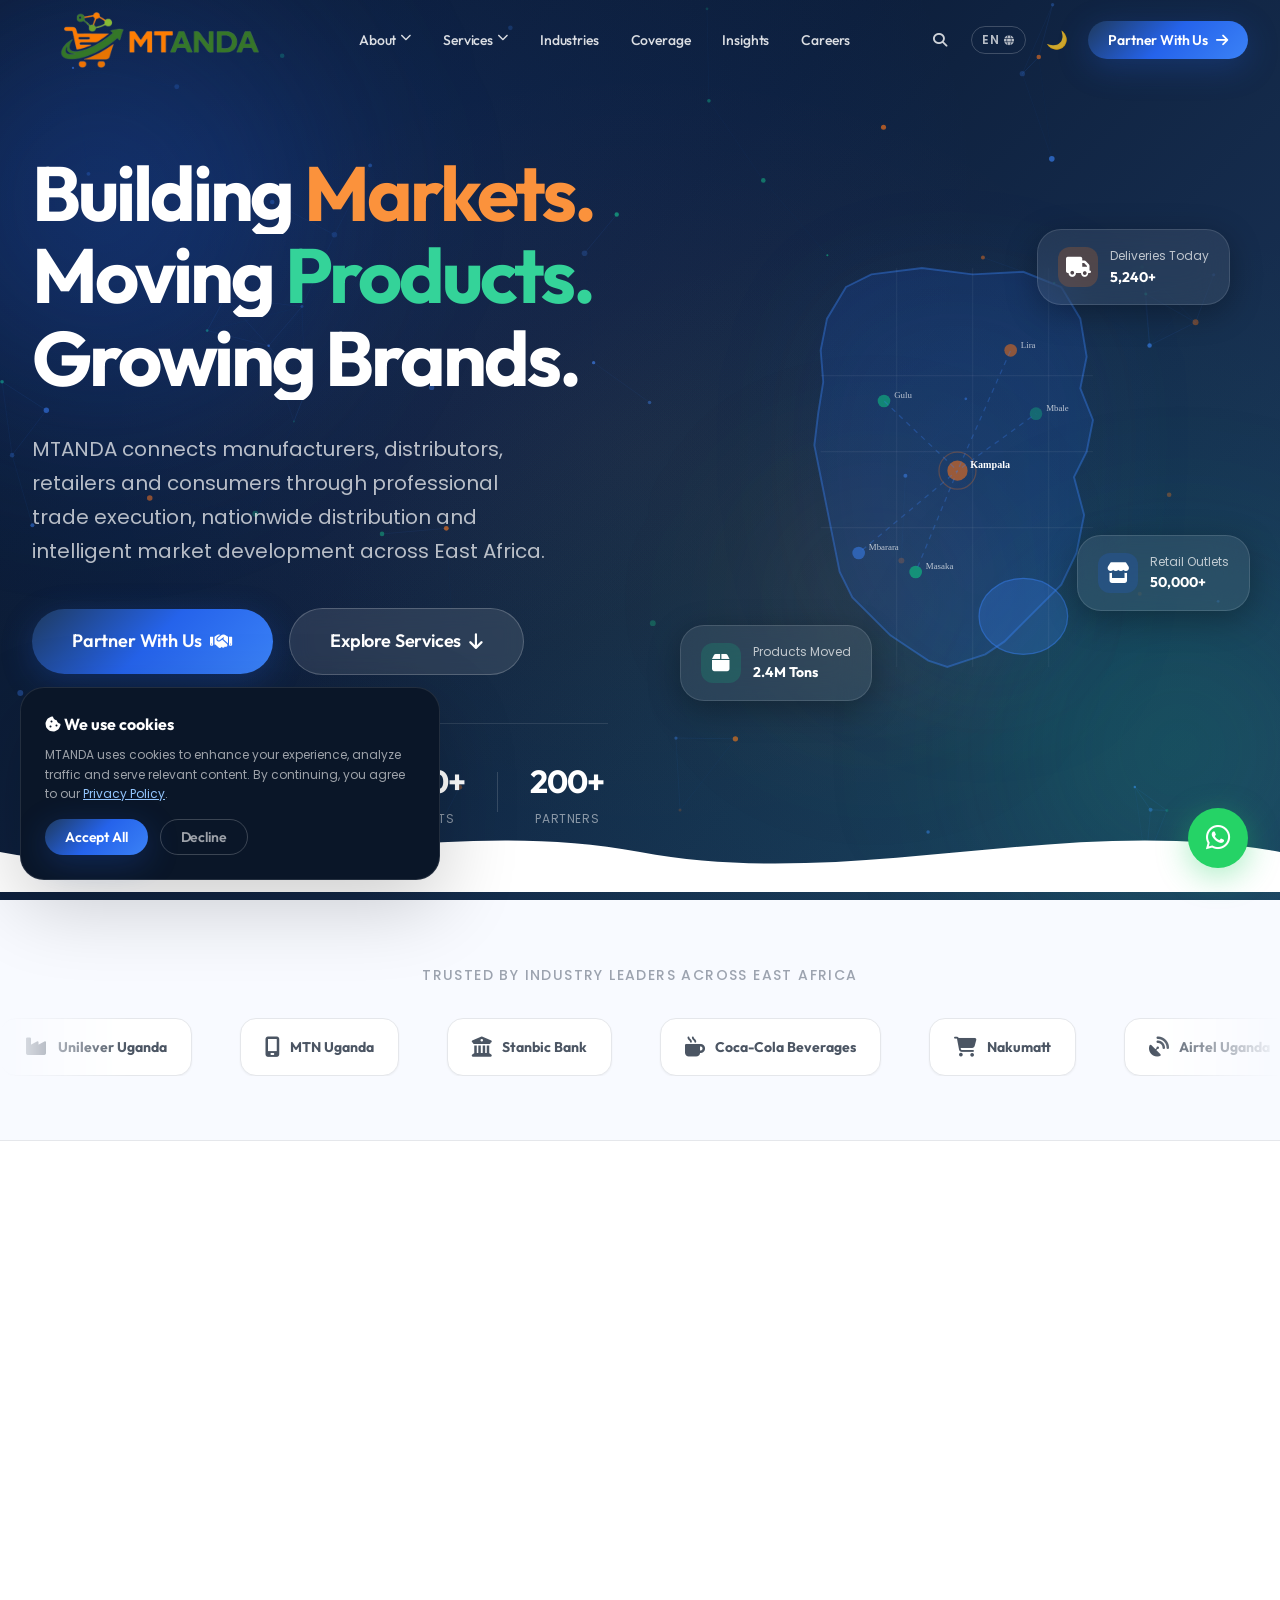
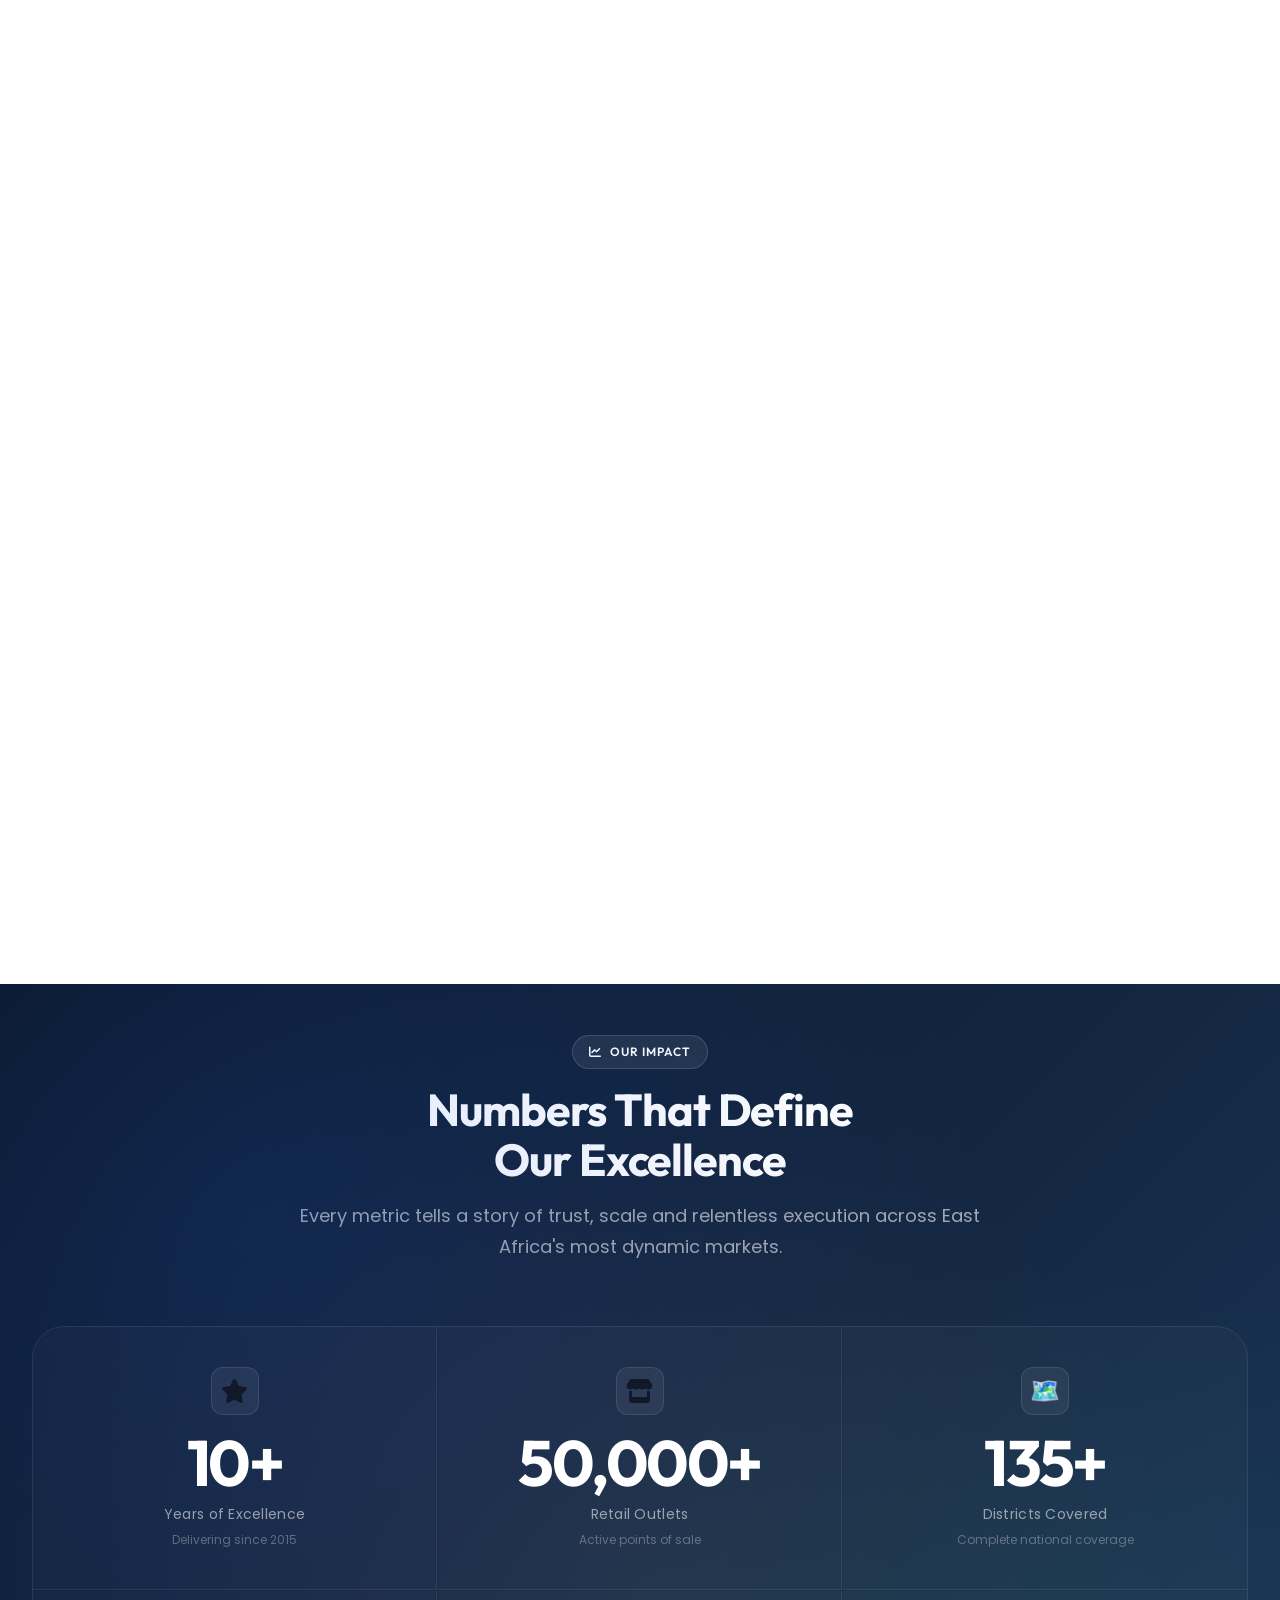
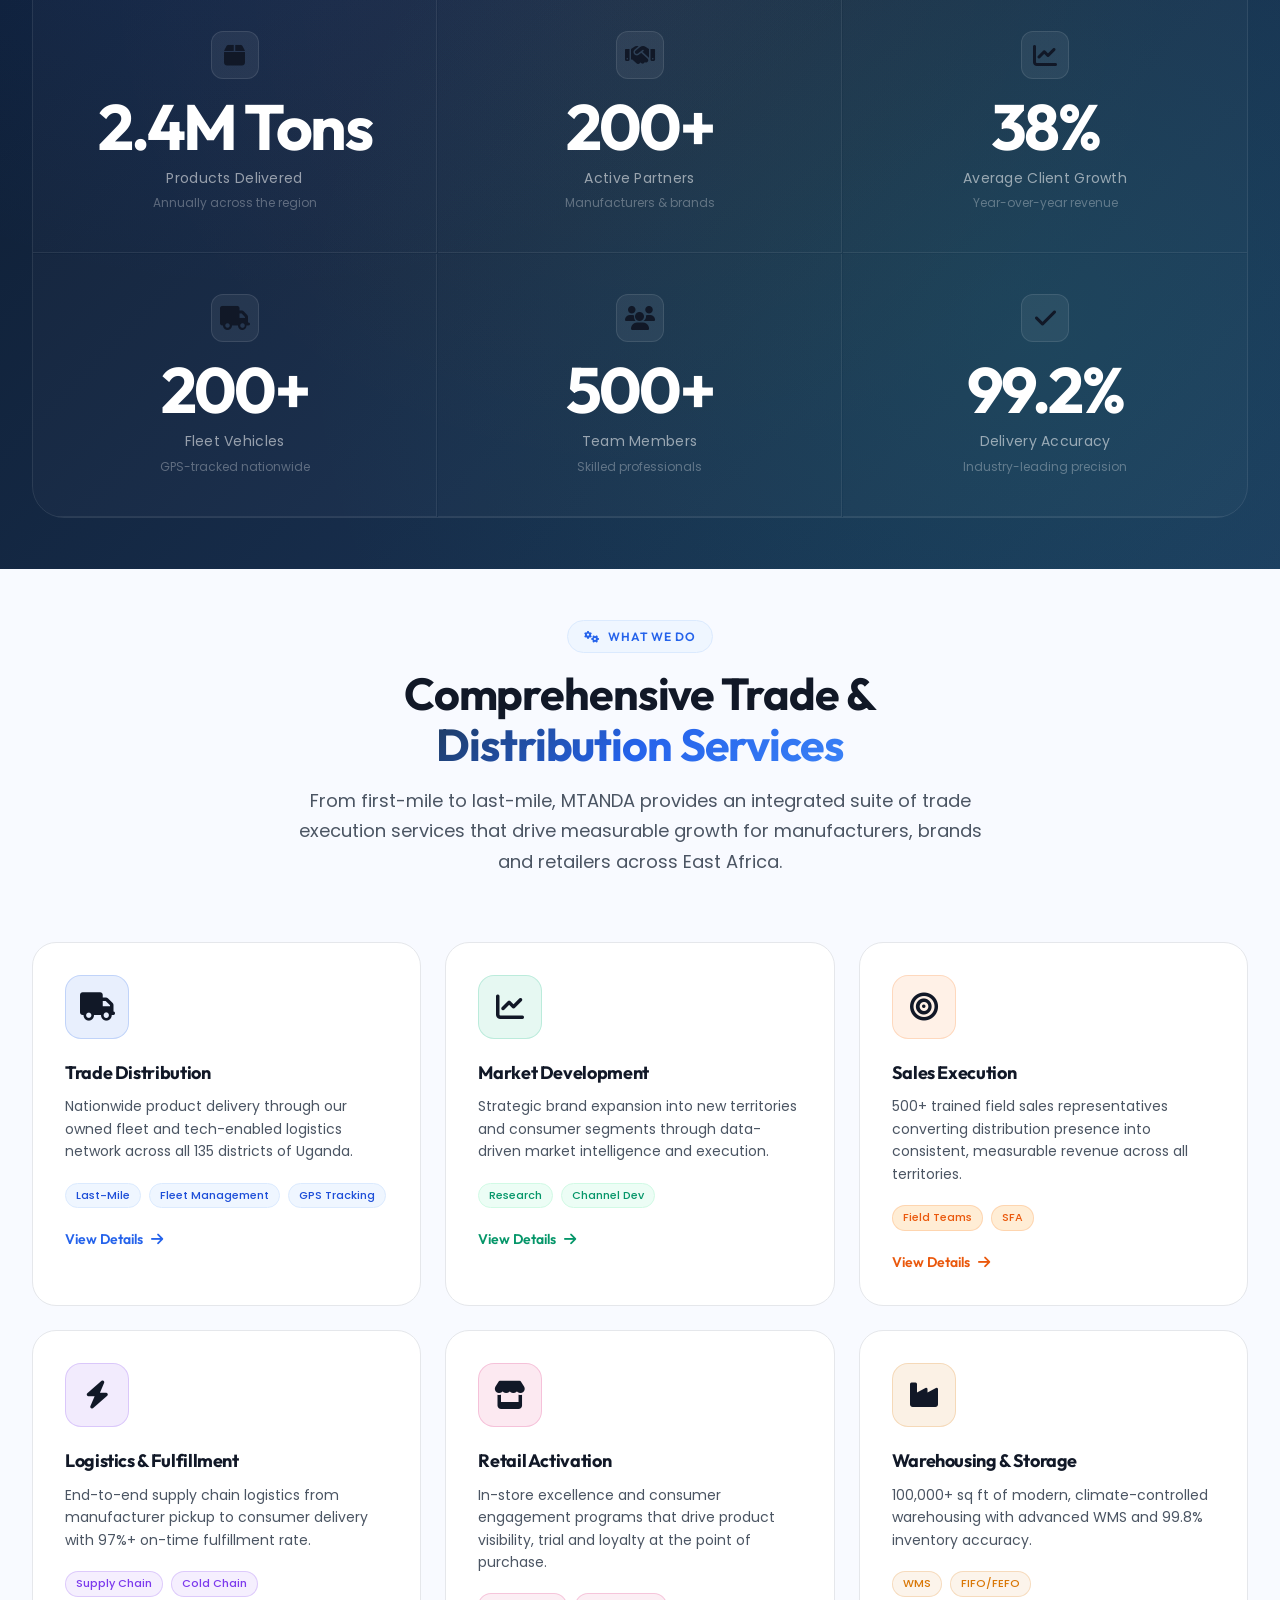
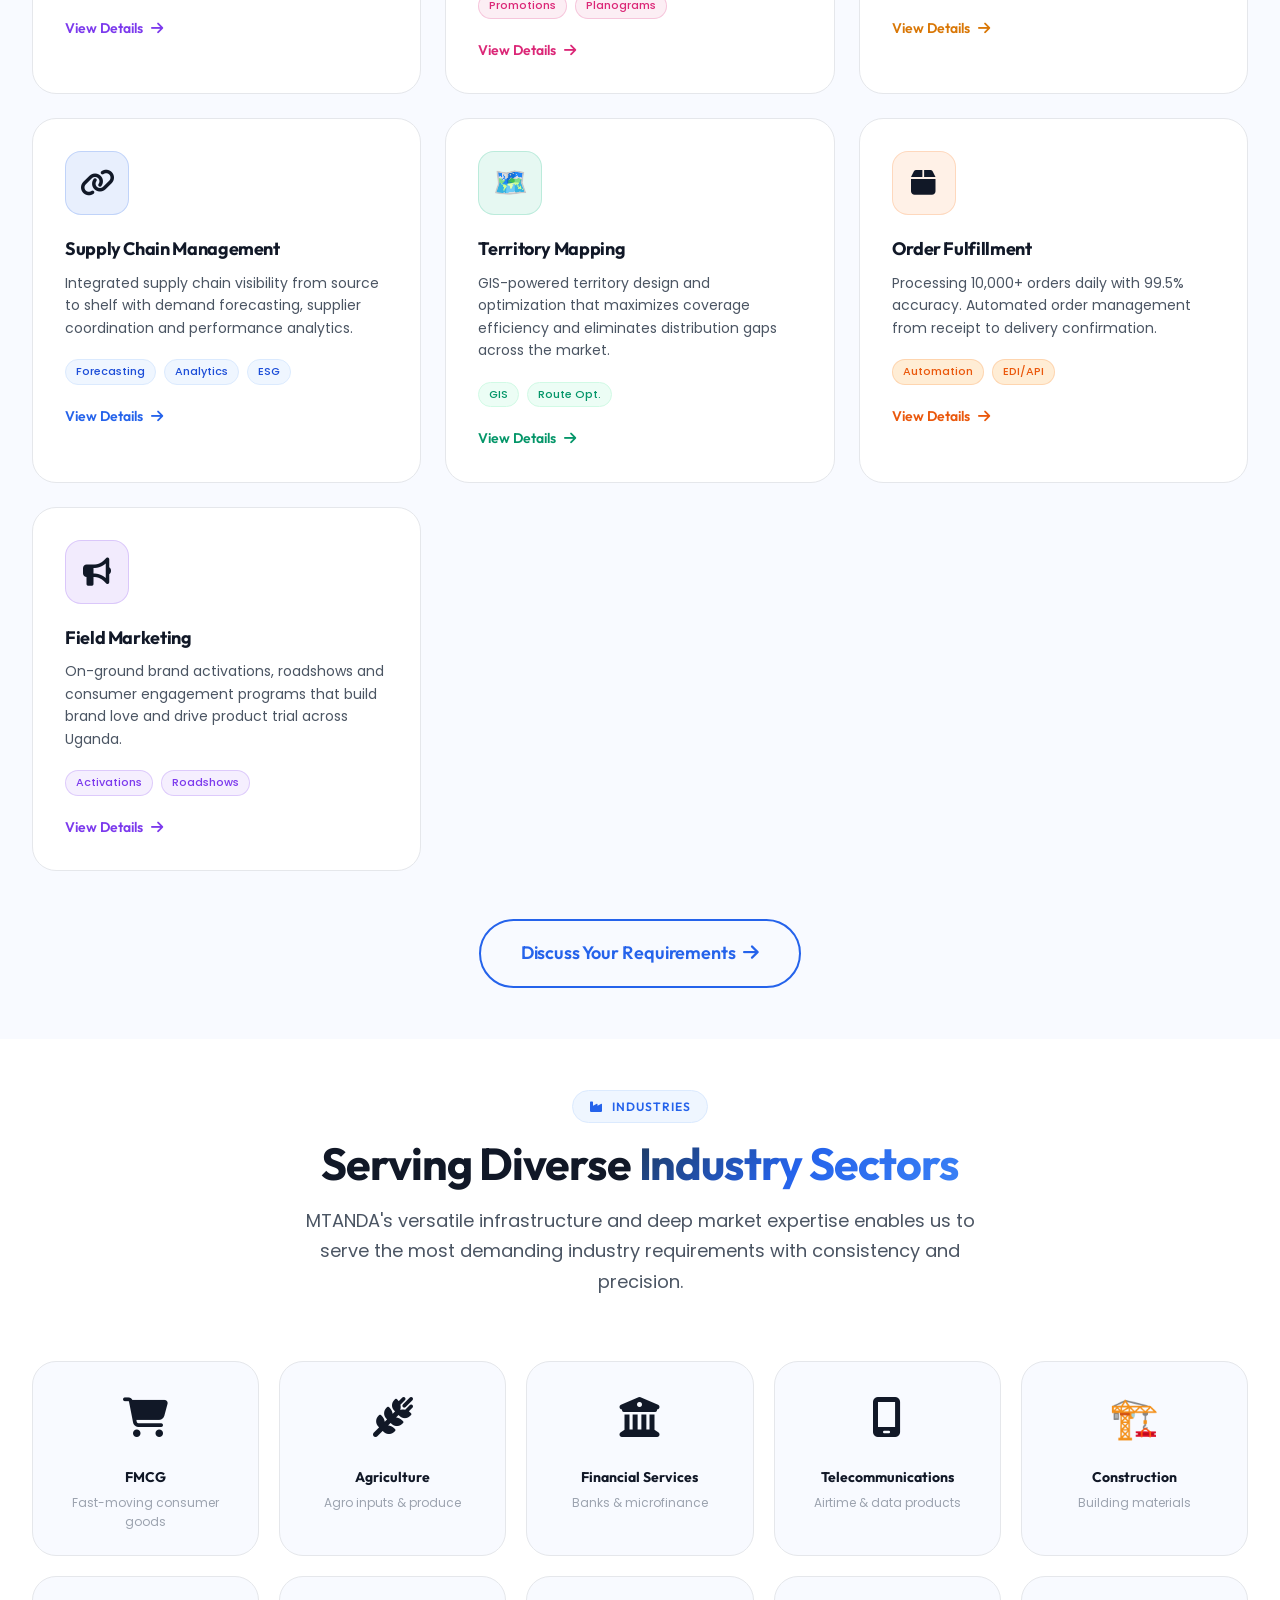
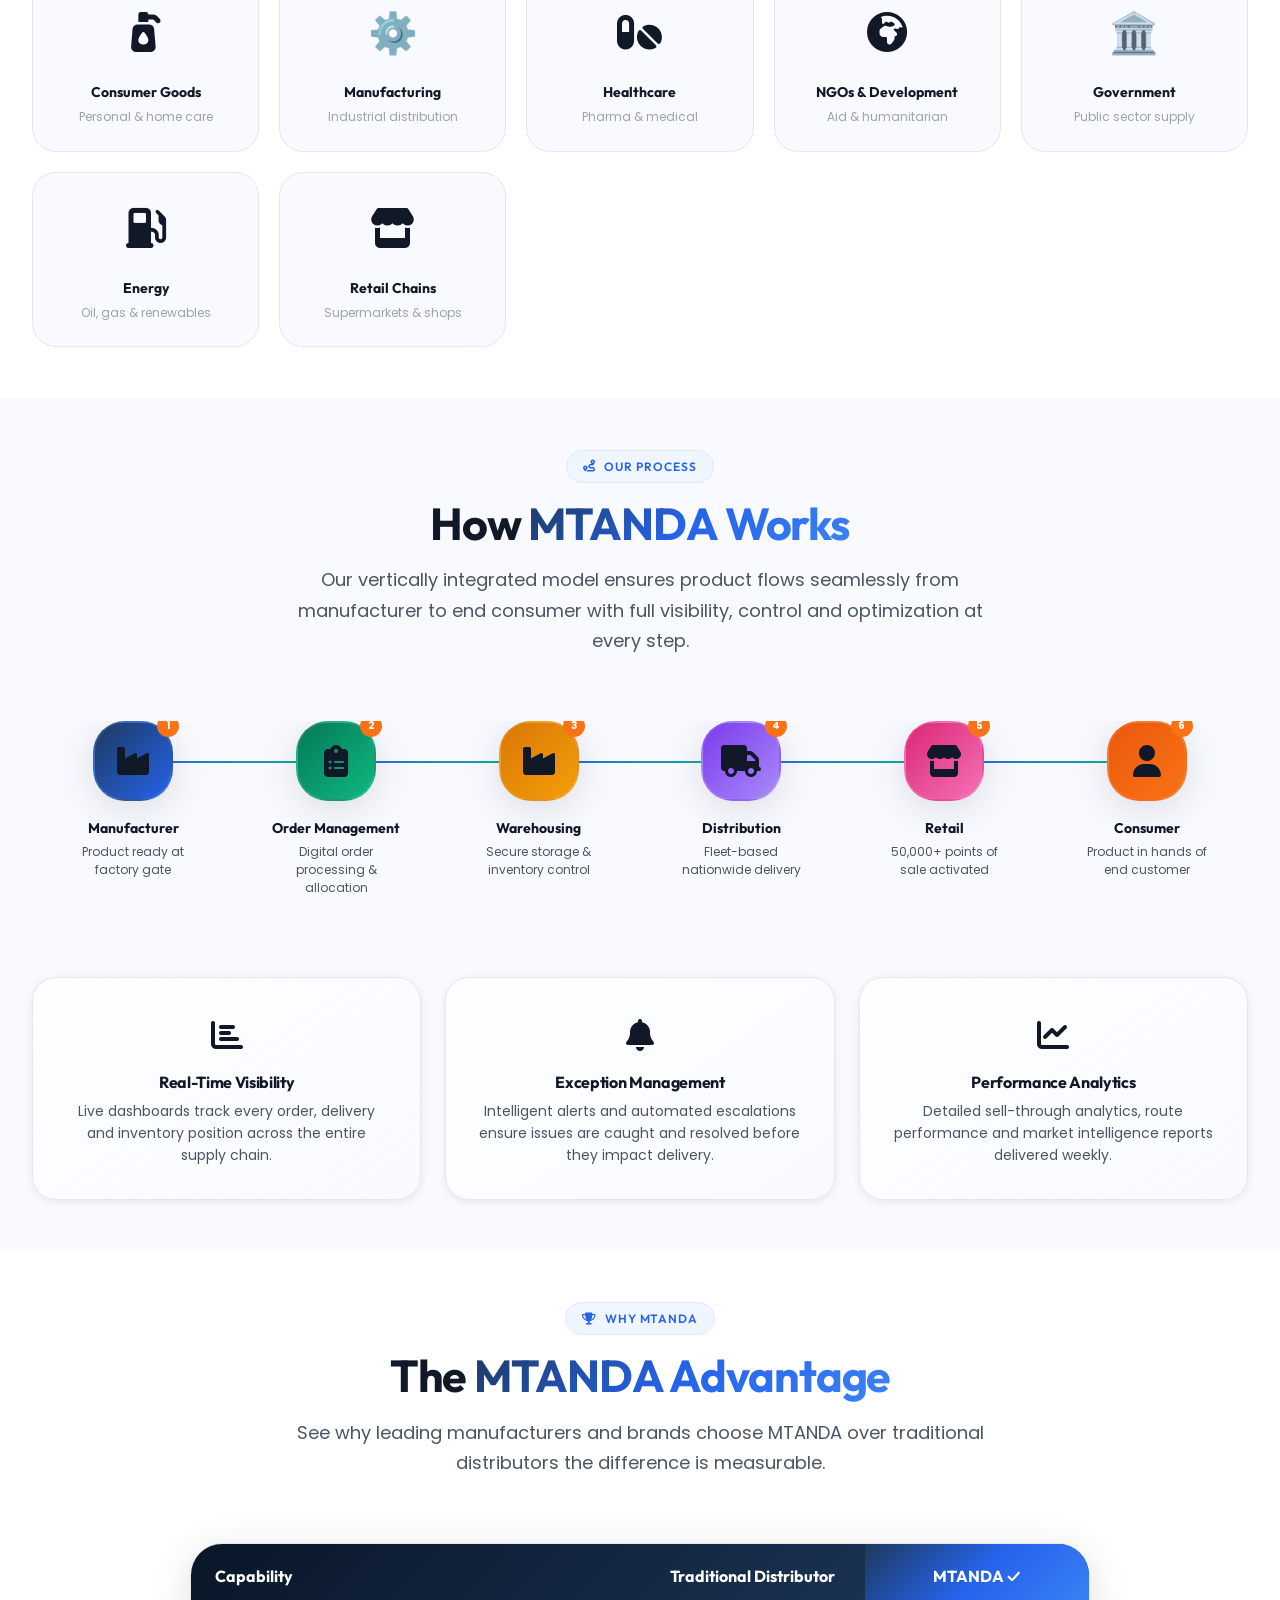
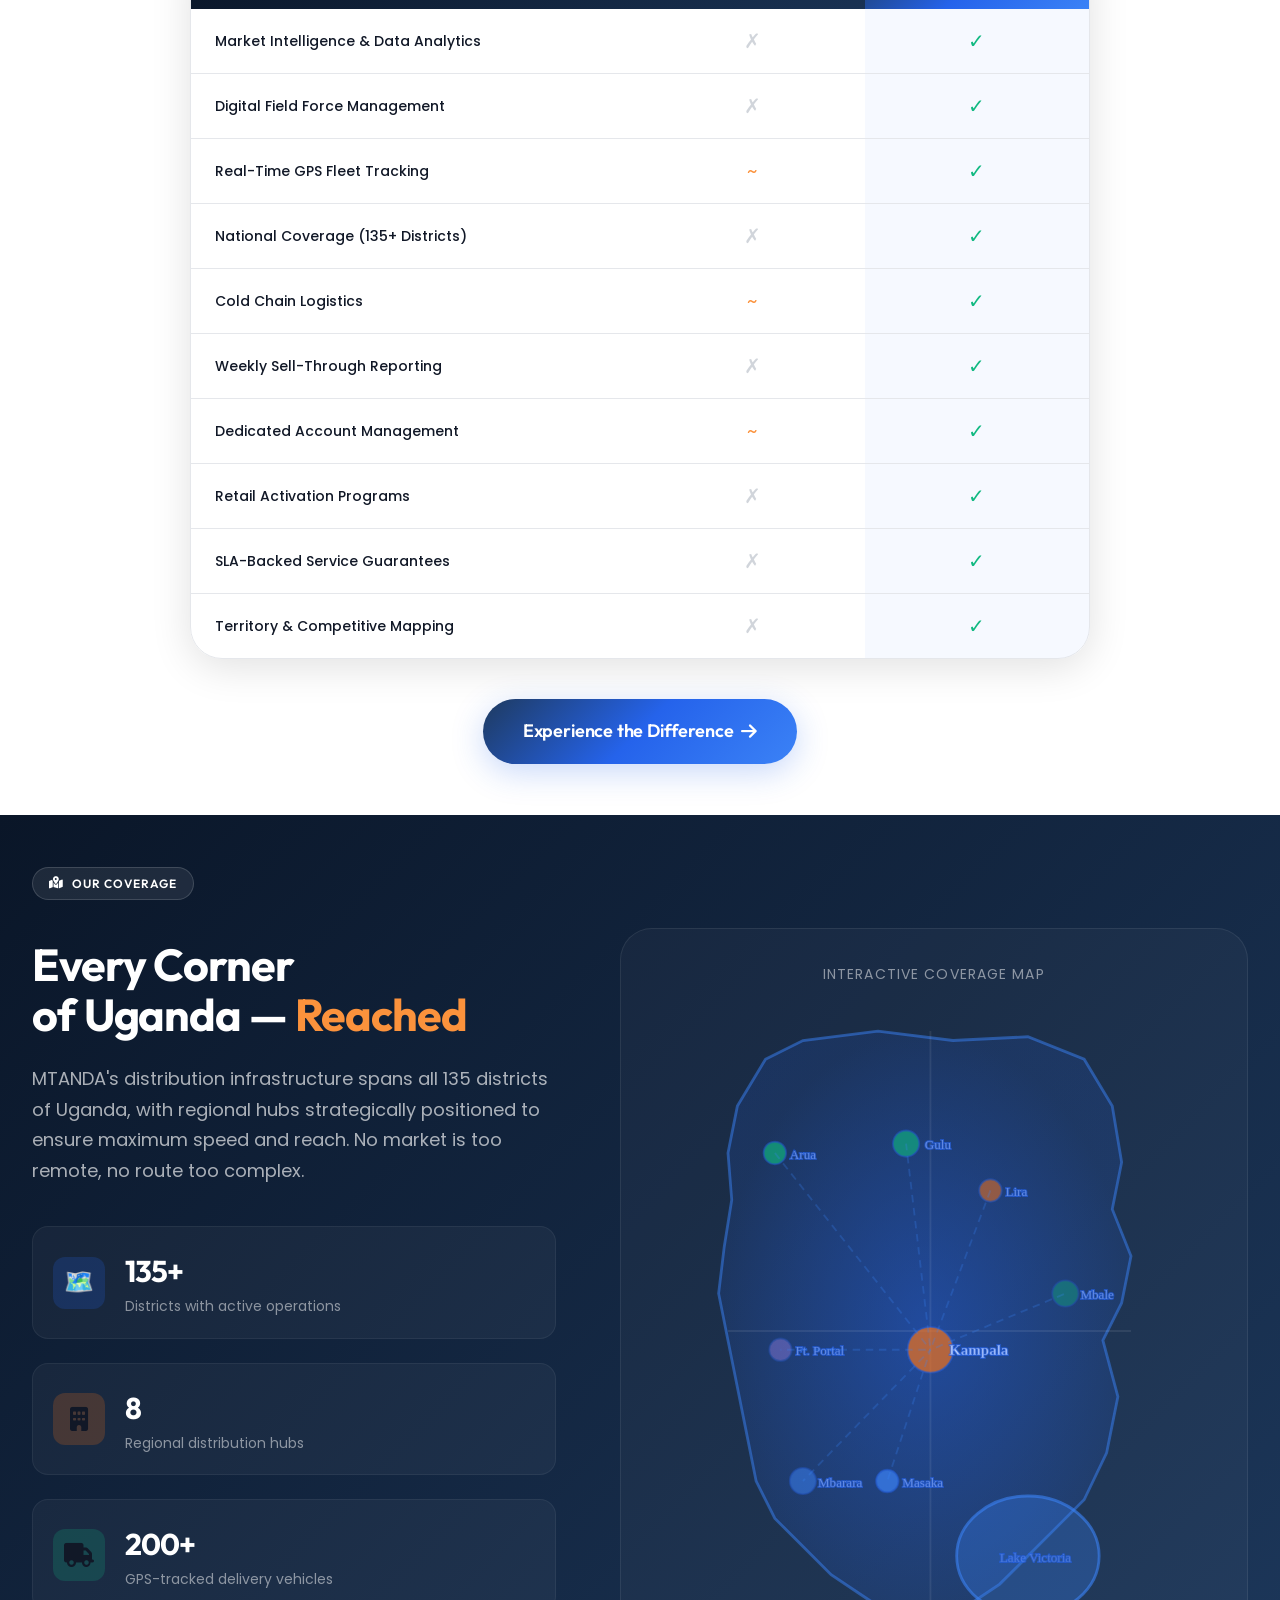
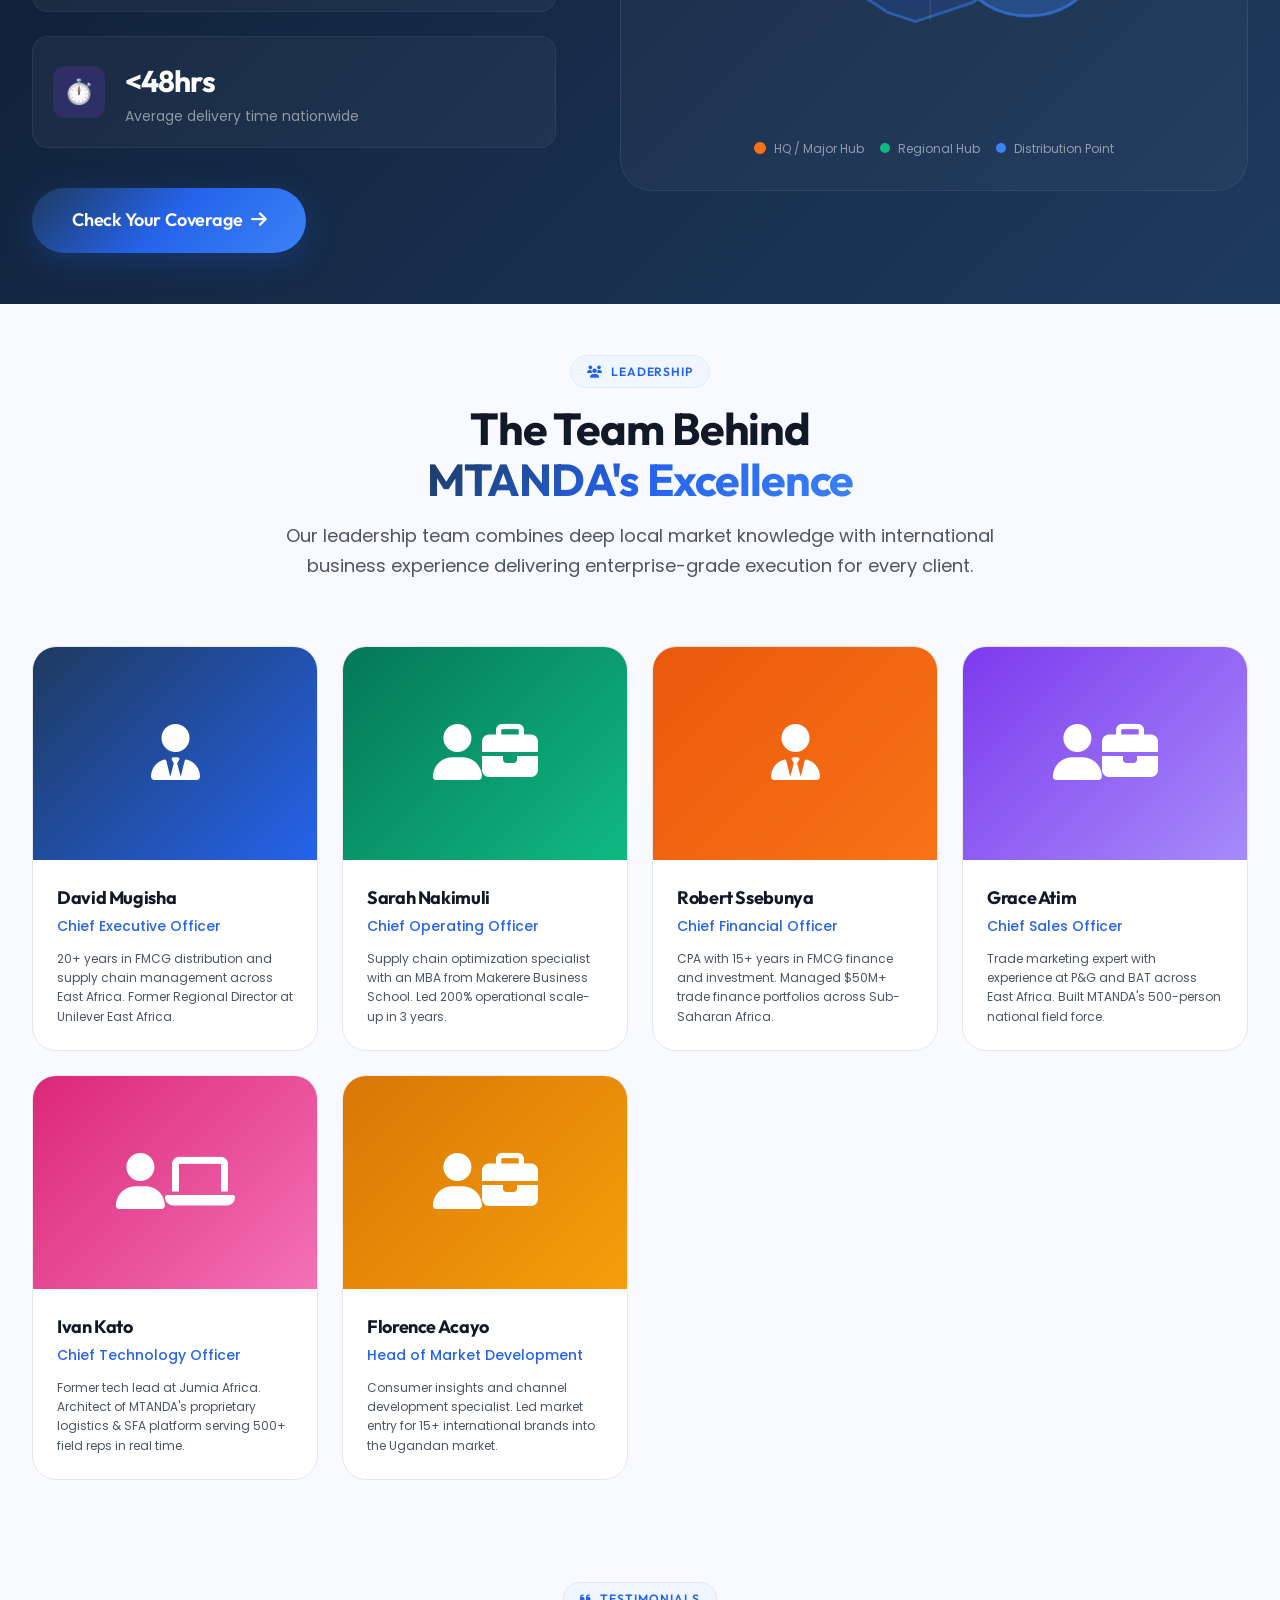
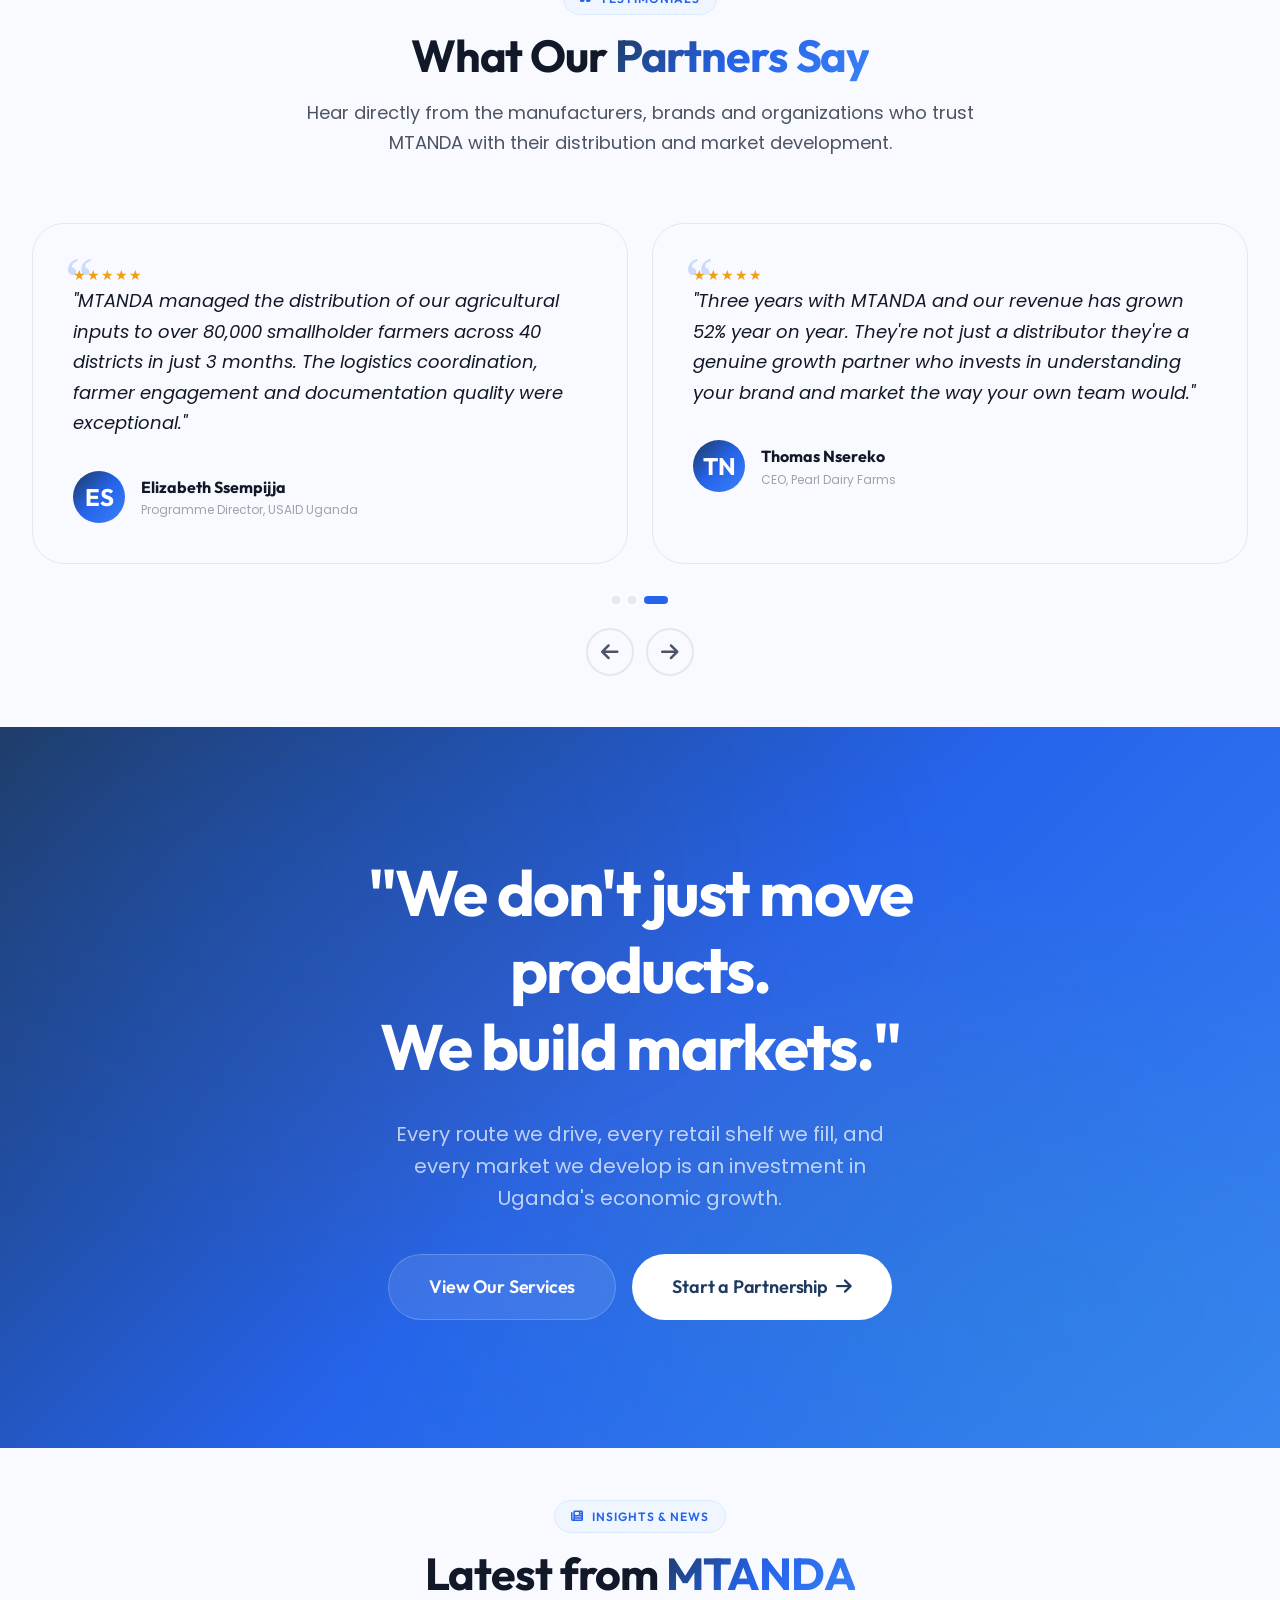
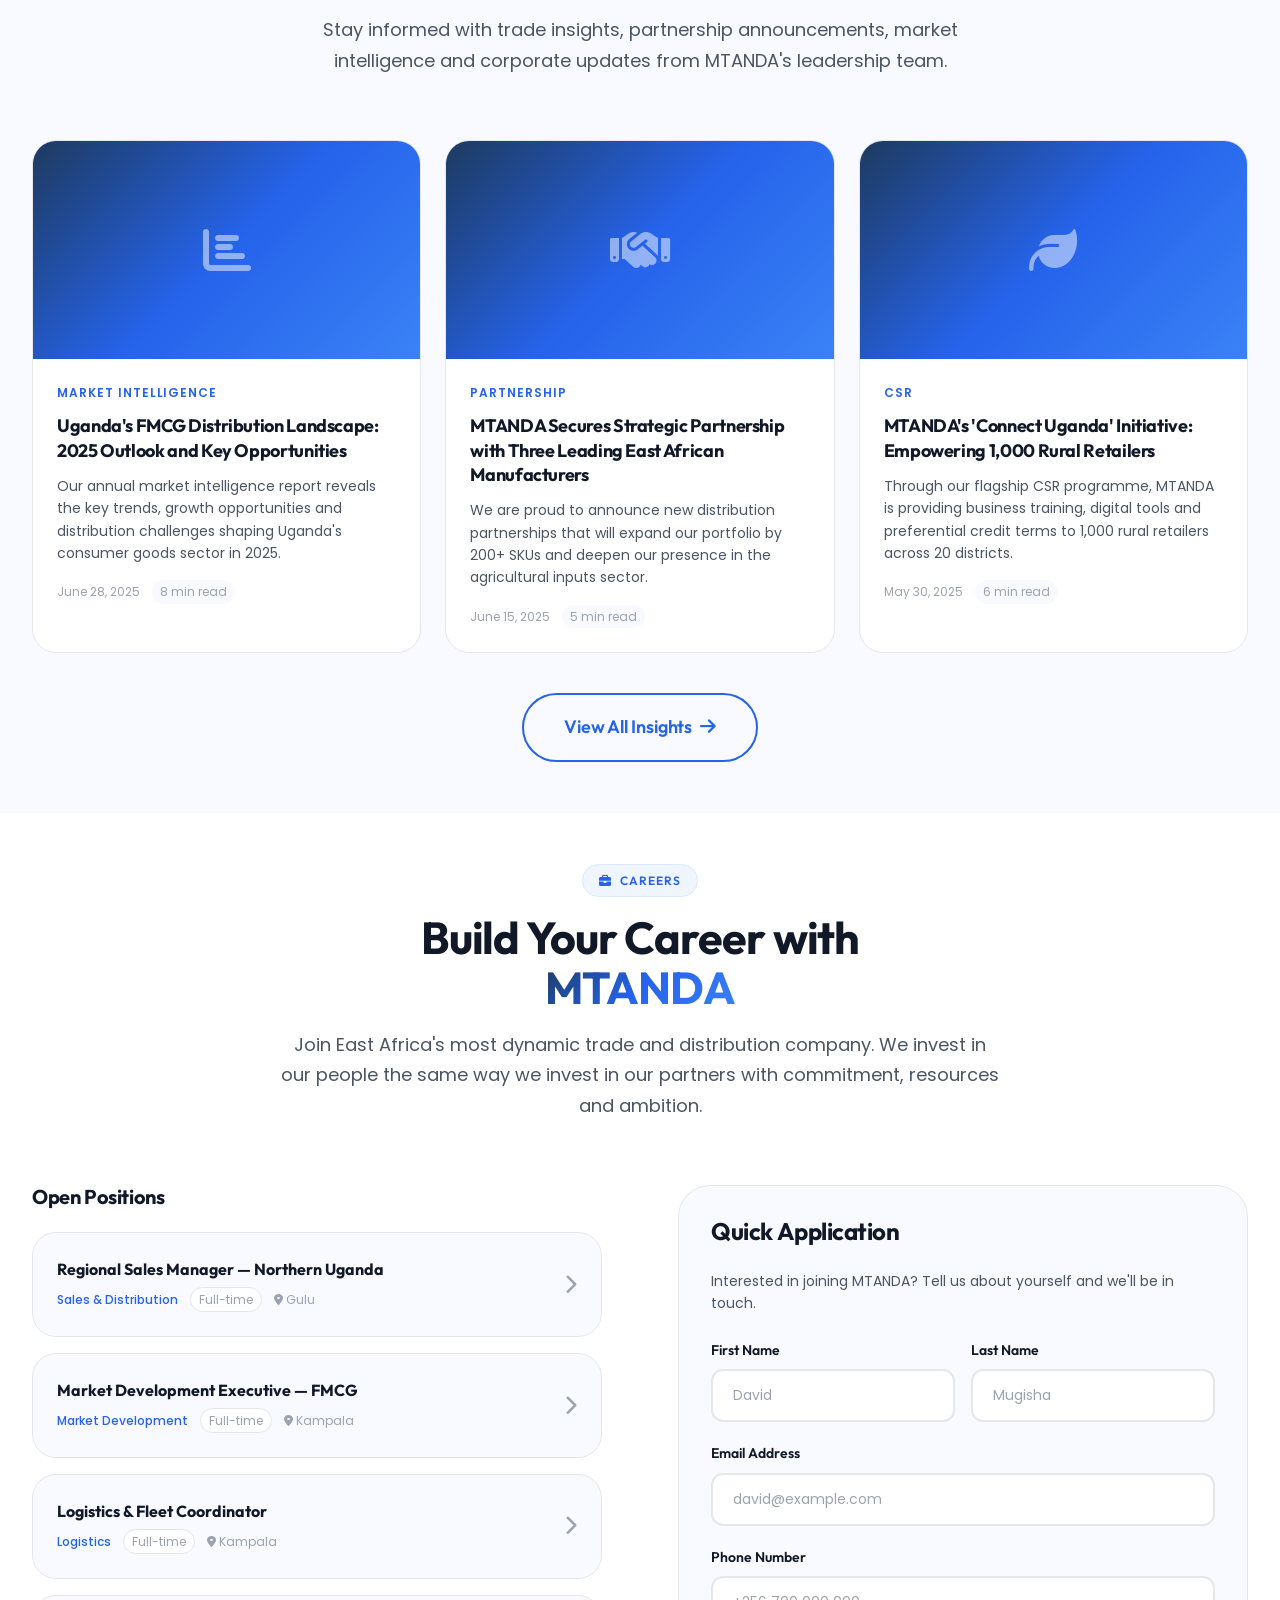
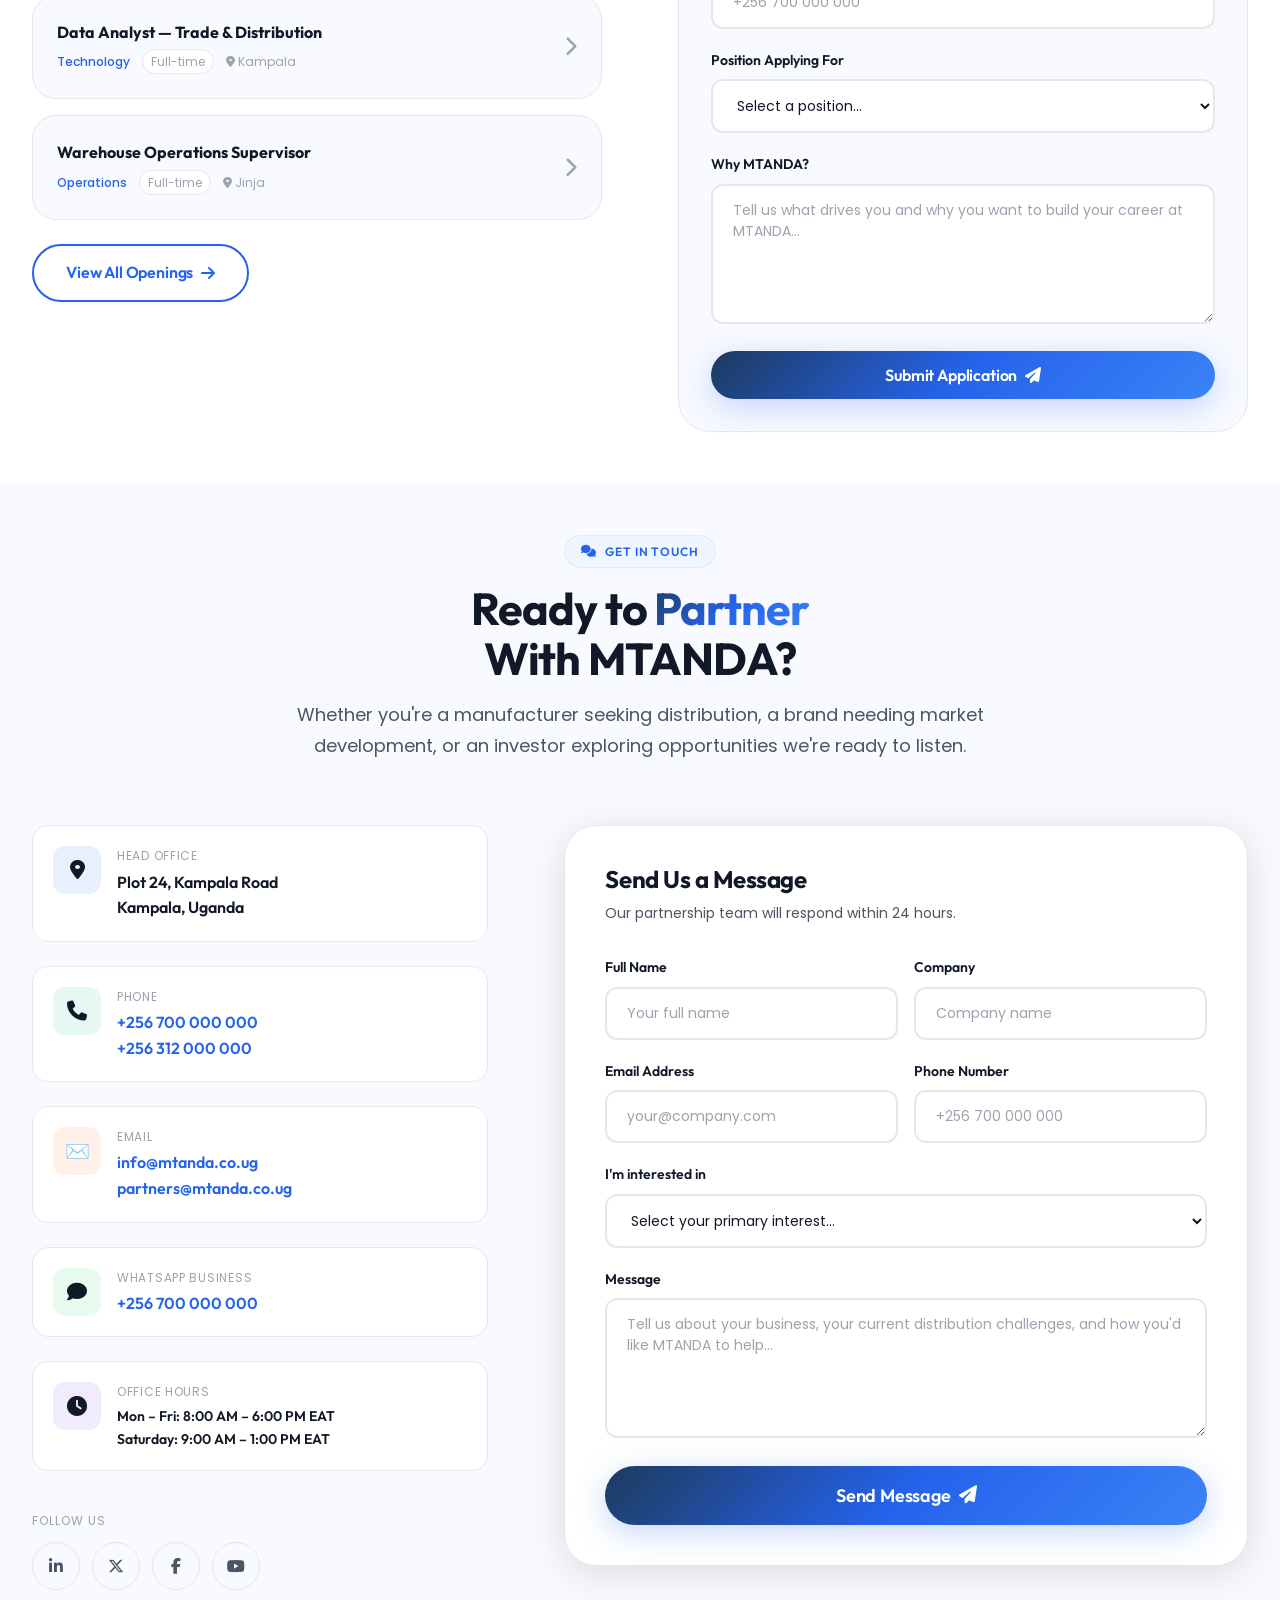
==== index.html @ e6c15548 "Add files via upload" ====
<!DOCTYPE html>
<html lang="en" data-theme="light">
<head>
  <meta charset="UTF-8" />
  <meta name="viewport" content="width=device-width, initial-scale=1.0" />
  <meta http-equiv="X-UA-Compatible" content="IE=edge" />

  <!-- Primary Meta -->
  <title>MTANDA — Building Markets. Moving Products. Growing Brands.</title>
  <meta name="description" content="MTANDA (Ceres Holdings Limited) is Uganda's premier trade distribution, supply chain, and market development company. We connect manufacturers, distributors, retailers, and consumers across East Africa." />
  <meta name="keywords" content="MTANDA, Uganda distribution, supply chain Uganda, trade distribution, market development, last-mile logistics, Ceres Holdings, FMCG Uganda" />
  <meta name="author" content="MTANDA — Ceres Holdings Limited" />
  <meta name="robots" content="index, follow" />
  <link rel="canonical" href="https://mtanda.co.ug/" />

  <!-- Open Graph -->
  <meta property="og:type" content="website" />
  <meta property="og:url" content="https://mtanda.co.ug/" />
  <meta property="og:title" content="MTANDA — Building Markets. Moving Products. Growing Brands." />
  <meta property="og:description" content="Uganda's premier trade distribution and supply chain company, connecting manufacturers to consumers across East Africa." />
  <meta property="og:image" content="https://mtanda.co.ug/assets/images/og-image.jpg" />
  <meta property="og:locale" content="en_UG" />
  <meta property="og:site_name" content="MTANDA" />

  <!-- Twitter Card -->
  <meta name="twitter:card" content="summary_large_image" />
  <meta name="twitter:title" content="MTANDA — Building Markets. Moving Products. Growing Brands." />
  <meta name="twitter:description" content="Uganda's premier trade distribution and supply chain company." />
  <meta name="twitter:image" content="https://mtanda.co.ug/assets/images/og-image.jpg" />

  <!-- PWA -->
  <link rel="manifest" href="/manifest.json" />
  <meta name="theme-color" content="#0A1628" />
  <meta name="apple-mobile-web-app-capable" content="yes" />
  <meta name="apple-mobile-web-app-status-bar-style" content="black-translucent" />
  <meta name="apple-mobile-web-app-title" content="MTANDA" />

  <!-- Preconnect -->
  <link rel="preconnect" href="https://fonts.googleapis.com" />
  <link rel="preconnect" href="https://fonts.gstatic.com" crossorigin />

  <!-- Fonts -->
  <link href="https://fonts.googleapis.com/css2?family=Outfit:wght@300;400;500;600;700;800&family=Poppins:wght@300;400;500;600;700;800&display=swap" rel="stylesheet" />

  <!-- Icons (Font Awesome) -->
  <link rel="stylesheet" href="https://cdnjs.cloudflare.com/ajax/libs/font-awesome/6.5.1/css/all.min.css" crossorigin="anonymous" />

  <!-- Styles -->
  <link rel="stylesheet" href="css/main.css" />

  <!-- Schema Markup -->
  <script type="application/ld+json">
  {
    "@context": "https://schema.org",
    "@type": "Organization",
    "name": "MTANDA",
    "legalName": "Ceres Holdings Limited",
    "url": "https://mtanda.co.ug",
    "logo": "https://mtanda.co.ug/assets/images/logo.png",
    "description": "Uganda's premier trade distribution, supply chain, and market development company.",
    "address": {
      "@type": "PostalAddress",
      "streetAddress": "Plot 24, Kampala Road",
      "addressLocality": "Kampala",
      "addressRegion": "Central Region",
      "addressCountry": "UG"
    },
    "contactPoint": {
      "@type": "ContactPoint",
      "telephone": "+256-700-000-000",
      "contactType": "customer service",
      "availableLanguage": ["English", "Swahili"]
    },
    "sameAs": [
      "https://www.linkedin.com/company/mtanda-ug",
      "https://twitter.com/mtanda_ug"
    ],
    "foundingDate": "2015",
    "numberOfEmployees": { "@type": "QuantitativeValue", "value": 500 },
    "areaServed": ["Uganda", "East Africa"],
    "serviceType": ["Trade Distribution", "Supply Chain Management", "Market Development", "Last-Mile Logistics"]
  }
  </script>
</head>

<body>
  <!-- ═══════════════════════════════════════
       LOADING SCREEN
  ═══════════════════════════════════════ -->
  <div id="loading-screen" role="status" aria-label="Loading MTANDA website">
    <div class="loader-logo" style="margin-bottom: 1rem;">
      <img src="img/Mtanda.png" alt="MTANDA Logo" style="max-height: 240px;" />
    </div>
    <div class="loader-bar">
      <div class="loader-progress"></div>
    </div>
    <div style="font-size:0.75rem;color:rgba(255,255,255,0.3);letter-spacing:0.05em;">Building Markets. Moving Products. Growing Brands.</div>
  </div>

  <!-- ═══════════════════════════════════════
       SCROLL PROGRESS
  ═══════════════════════════════════════ -->
  <div id="scroll-progress" aria-hidden="true"></div>

  <!-- ═══════════════════════════════════════
       NAVIGATION
  ═══════════════════════════════════════ -->
  <header>
    <nav id="navbar" role="navigation" aria-label="Main navigation">
      <div class="nav-inner">
        <!-- Logo -->
        <a href="/" class="nav-logo" aria-label="MTANDA Home">
          <img src="img/Mtanda.png" alt="MTANDA Logo" style="height: 144px; width: auto;" />
        </a>

        <!-- Desktop Menu -->
        <ul class="nav-menu" role="list">
          <li class="nav-item">
            <a href="about.html" class="nav-link" data-page="about.html">
              About <i class="fa-solid fa-chevron-down chevron" aria-hidden="true"></i>
            </a>
            <div class="mega-menu" role="menu" aria-label="About submenu">
              <div class="mega-menu-grid">
                <a href="about.html#story" class="mega-link" role="menuitem">
                  <div class="mega-link-icon" style="background:#EFF6FF;"><i class="fa-solid fa-building"></i></div>
                  <div class="mega-link-text"><strong>Our Story</strong><span>Who we are & our journey</span></div>
                </a>
                <a href="about.html#mission" class="mega-link" role="menuitem">
                  <div class="mega-link-icon" style="background:#ECFDF5;"><i class="fa-solid fa-bullseye"></i></div>
                  <div class="mega-link-text"><strong>Mission & Vision</strong><span>Our purpose and direction</span></div>
                </a>
                <a href="about.html#leadership" class="mega-link" role="menuitem">
                  <div class="mega-link-icon" style="background:#FFEDD5;"><i class="fa-solid fa-users"></i></div>
                  <div class="mega-link-text"><strong>Leadership Team</strong><span>Meet our executives</span></div>
                </a>
              </div>
            </div>
          </li>
          <li class="nav-item">
            <a href="services.html" class="nav-link" data-page="services.html">
              Services <i class="fa-solid fa-chevron-down chevron" aria-hidden="true"></i>
            </a>
            <div class="mega-menu" role="menu" aria-label="Services submenu">
              <div class="mega-menu-grid">
                <a href="services.html#trade-distribution" class="mega-link" role="menuitem">
                  <div class="mega-link-icon" style="background:#EFF6FF;"><i class="fa-solid fa-truck"></i></div>
                  <div class="mega-link-text"><strong>Trade Distribution</strong><span>Nationwide product delivery</span></div>
                </a>
                <a href="services.html#market-development" class="mega-link" role="menuitem">
                  <div class="mega-link-icon" style="background:#ECFDF5;"><i class="fa-solid fa-chart-line"></i></div>
                  <div class="mega-link-text"><strong>Market Development</strong><span>Strategic market expansion</span></div>
                </a>
                <a href="services.html#sales-execution" class="mega-link" role="menuitem">
                  <div class="mega-link-icon" style="background:#FFEDD5;"><i class="fa-solid fa-bullseye"></i></div>
                  <div class="mega-link-text"><strong>Sales Execution</strong><span>Field teams driving revenue</span></div>
                </a>
                <a href="services.html#logistics" class="mega-link" role="menuitem">
                  <div class="mega-link-icon" style="background:#EFF6FF;"><i class="fa-solid fa-bolt"></i></div>
                  <div class="mega-link-text"><strong>Logistics</strong><span>End-to-end fulfillment</span></div>
                </a>
                <a href="services.html#warehousing" class="mega-link" role="menuitem">
                  <div class="mega-link-icon" style="background:#ECFDF5;"><i class="fa-solid fa-industry"></i></div>
                  <div class="mega-link-text"><strong>Warehousing</strong><span>Storage & inventory</span></div>
                </a>
                <a href="services.html#supply-chain" class="mega-link" role="menuitem">
                  <div class="mega-link-icon" style="background:#FFEDD5;"><i class="fa-solid fa-link"></i></div>
                  <div class="mega-link-text"><strong>Supply Chain</strong><span>End-to-end visibility</span></div>
                </a>
              </div>
            </div>
          </li>
          <li class="nav-item">
            <a href="industries.html" class="nav-link" data-page="industries.html">Industries</a>
          </li>
          <li class="nav-item">
            <a href="coverage.html" class="nav-link" data-page="coverage.html">Coverage</a>
          </li>
          <li class="nav-item">
            <a href="blog.html" class="nav-link" data-page="blog.html">Insights</a>
          </li>
          <li class="nav-item">
            <a href="careers.html" class="nav-link" data-page="careers.html">Careers</a>
          </li>
        </ul>

        <!-- Nav Actions -->
        <div class="nav-actions">
          <!-- Search -->
          <button class="nav-btn-ghost" data-search-toggle id="search-trigger" aria-label="Search">
            <i class="fa-solid fa-magnifying-glass" aria-hidden="true"></i>
          </button>
          <!-- Language -->
          <div class="lang-switcher">
            <button class="lang-btn" data-lang-toggle aria-label="Switch language">
              <span data-lang-btn>EN</span>
              <i class="fa-solid fa-globe" aria-hidden="true" style="font-size:0.625rem;"></i>
            </button>
          </div>
          <!-- Theme -->
          <button class="theme-toggle" data-theme-toggle aria-label="Toggle dark mode" id="theme-btn">
            <span data-theme-icon><i class="fa-solid fa-moon"></i></span>
          </button>
          <!-- CTA -->
          <a href="contact.html" class="btn btn-primary btn-sm" id="nav-cta">
            Partner With Us
            <i class="fa-solid fa-arrow-right" aria-hidden="true"></i>
          </a>
          <!-- Hamburger -->
          <button class="mobile-menu-btn" id="mobile-menu-btn" aria-label="Open mobile menu" aria-expanded="false" aria-controls="mobile-menu">
            <span class="hamburger-line"></span>
            <span class="hamburger-line"></span>
            <span class="hamburger-line"></span>
          </button>
        </div>
      </div>
    </nav>
  </header>

  <!-- Mobile Menu -->
  <div id="mobile-menu" role="dialog" aria-modal="true" aria-label="Mobile navigation menu">
    <a href="about.html" class="mobile-nav-link">About MTANDA</a>
    <a href="services.html" class="mobile-nav-link">Our Services</a>
    <a href="industries.html" class="mobile-nav-link">Industries</a>
    <a href="coverage.html" class="mobile-nav-link">Coverage</a>
    <a href="partners.html" class="mobile-nav-link">Partners</a>
    <a href="blog.html" class="mobile-nav-link">Insights & News</a>
    <a href="careers.html" class="mobile-nav-link">Careers</a>
    <a href="contact.html" class="mobile-nav-link">Contact Us</a>
    <div style="margin-top:2rem;">
      <a href="contact.html" class="btn btn-primary w-full" style="justify-content:center;">Partner With Us</a>
    </div>
  </div>

  <!-- Search Overlay -->
  <div id="search-overlay" role="search" aria-label="Site search">
    <div class="search-box">
      <input type="search" id="search-input" class="search-input" placeholder="Search services, industries..." aria-label="Search" autocomplete="off" />
      <div class="search-close" tabindex="0" role="button" aria-label="Close search">Press ESC or click to close</div>
    </div>
  </div>

  <main id="main-content">
    <!-- ═══════════════════════════════════════
         SECTION 1: HERO
    ═══════════════════════════════════════ -->
    <section id="hero" aria-label="Hero section">
      <canvas id="hero-canvas" aria-hidden="true"></canvas>
      <div class="hero-bg-gradient" aria-hidden="true"></div>
      <div class="hero-blob hero-blob-1" aria-hidden="true"></div>
      <div class="hero-blob hero-blob-2" aria-hidden="true"></div>
      <div class="hero-blob hero-blob-3" aria-hidden="true"></div>

      <div class="hero-content">
        <div class="container">
          <div class="hero-inner">
            <!-- Left: Text -->
            <div class="hero-text">
              <div class="hero-badge" data-aos="fade-up">
                <span class="hero-badge-dot" aria-hidden="true"></span>
                Uganda's #1 Trade Distribution Company
              </div>
              <h1 class="hero-headline" data-aos="fade-up" data-aos-delay="100">
                <span class="line">Building <span class="accent">Markets.</span></span>
                <span class="line">Moving <span class="emerald">Products.</span></span>
                <span class="line">Growing Brands.</span>
              </h1>
              <p class="hero-subtitle" data-aos="fade-up" data-aos-delay="200">
                MTANDA connects manufacturers, distributors, retailers and consumers through professional trade execution, nationwide distribution and intelligent market development across East Africa.
              </p>
              <div class="hero-actions" data-aos="fade-up" data-aos-delay="300">
                <a href="#contact" class="btn btn-primary btn-lg" id="hero-partner-btn">
                  Partner With Us
                  <i class="fa-solid fa-handshake" aria-hidden="true"></i>
                </a>
                <a href="#services" class="btn btn-secondary btn-lg" id="hero-services-btn">
                  Explore Services
                  <i class="fa-solid fa-arrow-down" aria-hidden="true"></i>
                </a>
              </div>
              <div class="hero-stats" data-aos="fade-up" data-aos-delay="400">
                <div class="hero-stat-item">
                  <div class="hero-stat-number"><span data-counter="10" data-suffix="+">0+</span></div>
                  <div class="hero-stat-label">Years Experience</div>
                </div>
                <div class="hero-stat-divider" aria-hidden="true"></div>
                <div class="hero-stat-item">
                  <div class="hero-stat-number"><span data-counter="135" data-suffix="+">0+</span></div>
                  <div class="hero-stat-label">Districts</div>
                </div>
                <div class="hero-stat-divider" aria-hidden="true"></div>
                <div class="hero-stat-item">
                  <div class="hero-stat-number"><span data-counter="50000" data-suffix="+">0+</span></div>
                  <div class="hero-stat-label">Retail Outlets</div>
                </div>
                <div class="hero-stat-divider" aria-hidden="true"></div>
                <div class="hero-stat-item">
                  <div class="hero-stat-number"><span data-counter="200" data-suffix="+">0+</span></div>
                  <div class="hero-stat-label">Partners</div>
                </div>
              </div>
            </div>

            <!-- Right: Visual -->
            <div class="hero-visual" aria-hidden="true">
              <!-- Uganda Map SVG -->
              <div class="hero-map-container">
                <svg viewBox="0 0 300 380" fill="none" xmlns="http://www.w3.org/2000/svg" style="width:100%;max-width:380px;margin:0 auto;display:block;filter:drop-shadow(0 20px 60px rgba(37,99,235,0.4));">
                  <!-- Uganda outline shape -->
                  <path d="M60,30 L80,20 L120,15 L160,20 L200,18 L230,30 L245,55 L250,85 L245,110 L255,135 L250,160 L240,180 L248,210 L242,240 L230,265 L215,280 L200,295 L185,310 L170,320 L155,325 L140,330 L125,325 L110,315 L95,305 L80,290 L65,275 L55,255 L50,230 L45,205 L40,180 L35,155 L38,130 L42,105 L40,80 L45,55 Z" fill="rgba(37,99,235,0.15)" stroke="rgba(59,130,246,0.4)" stroke-width="1.5"/>
                  <!-- Lake Victoria -->
                  <ellipse cx="200" cy="290" rx="35" ry="30" fill="rgba(59,130,246,0.25)" stroke="rgba(59,130,246,0.5)" stroke-width="1"/>
                  <!-- Grid lines -->
                  <line x1="40" y1="100" x2="255" y2="100" stroke="rgba(255,255,255,0.05)" stroke-width="1"/>
                  <line x1="40" y1="160" x2="255" y2="160" stroke="rgba(255,255,255,0.05)" stroke-width="1"/>
                  <line x1="40" y1="220" x2="255" y2="220" stroke="rgba(255,255,255,0.05)" stroke-width="1"/>
                  <line x1="100" y1="15" x2="100" y2="330" stroke="rgba(255,255,255,0.05)" stroke-width="1"/>
                  <line x1="160" y1="15" x2="160" y2="330" stroke="rgba(255,255,255,0.05)" stroke-width="1"/>
                  <line x1="220" y1="15" x2="220" y2="330" stroke="rgba(255,255,255,0.05)" stroke-width="1"/>
                  <!-- District dots -->
                  <circle cx="148" cy="175" r="8" fill="#F97316" opacity="0.9"><animate attributeName="opacity" values="0.9;0.3;0.9" dur="2s" repeatCount="indefinite"/></circle>
                  <circle cx="148" cy="175" r="16" fill="none" stroke="#F97316" stroke-width="1"><animate attributeName="r" values="8;20;8" dur="2s" repeatCount="indefinite"/><animate attributeName="opacity" values="0.6;0;0.6" dur="2s" repeatCount="indefinite"/></circle>
                  <!-- Kampala label -->
                  <text x="158" y="173" fill="white" font-size="8" font-family="Inter" font-weight="600">Kampala</text>
                  <!-- Other cities -->
                  <circle cx="90" cy="120" r="5" fill="#10B981" opacity="0.8"><animate attributeName="opacity" values="0.8;0.3;0.8" dur="3s" repeatCount="indefinite"/></circle>
                  <text x="98" y="118" fill="rgba(255,255,255,0.7)" font-size="7" font-family="Inter">Gulu</text>
                  <circle cx="210" cy="130" r="5" fill="#10B981" opacity="0.8"><animate attributeName="opacity" values="0.8;0.3;0.8" dur="2.5s" repeatCount="indefinite"/></circle>
                  <text x="218" y="128" fill="rgba(255,255,255,0.7)" font-size="7" font-family="Inter">Mbale</text>
                  <circle cx="70" cy="240" r="5" fill="#3B82F6" opacity="0.8"><animate attributeName="opacity" values="0.8;0.3;0.8" dur="3.5s" repeatCount="indefinite"/></circle>
                  <text x="78" y="238" fill="rgba(255,255,255,0.7)" font-size="7" font-family="Inter">Mbarara</text>
                  <circle cx="190" cy="80" r="5" fill="#F97316" opacity="0.8"><animate attributeName="opacity" values="0.8;0.3;0.8" dur="2s" repeatCount="indefinite"/></circle>
                  <text x="198" y="78" fill="rgba(255,255,255,0.7)" font-size="7" font-family="Inter">Lira</text>
                  <circle cx="115" cy="255" r="5" fill="#10B981" opacity="0.8"><animate attributeName="opacity" values="0.8;0.3;0.8" dur="4s" repeatCount="indefinite"/></circle>
                  <text x="123" y="253" fill="rgba(255,255,255,0.7)" font-size="7" font-family="Inter">Masaka</text>
                  <!-- Connection lines -->
                  <line x1="148" y1="175" x2="90" y2="120" stroke="rgba(59,130,246,0.3)" stroke-width="1" stroke-dasharray="4,4"><animate attributeName="stroke-dashoffset" values="0;-8" dur="1s" repeatCount="indefinite"/></line>
                  <line x1="148" y1="175" x2="210" y2="130" stroke="rgba(59,130,246,0.3)" stroke-width="1" stroke-dasharray="4,4"><animate attributeName="stroke-dashoffset" values="0;-8" dur="1.2s" repeatCount="indefinite"/></line>
                  <line x1="148" y1="175" x2="70" y2="240" stroke="rgba(59,130,246,0.3)" stroke-width="1" stroke-dasharray="4,4"><animate attributeName="stroke-dashoffset" values="0;-8" dur="0.9s" repeatCount="indefinite"/></line>
                  <line x1="148" y1="175" x2="190" y2="80" stroke="rgba(59,130,246,0.3)" stroke-width="1" stroke-dasharray="4,4"><animate attributeName="stroke-dashoffset" values="0;-8" dur="1.1s" repeatCount="indefinite"/></line>
                  <line x1="148" y1="175" x2="115" y2="255" stroke="rgba(59,130,246,0.3)" stroke-width="1" stroke-dasharray="4,4"><animate attributeName="stroke-dashoffset" values="0;-8" dur="1.3s" repeatCount="indefinite"/></line>
                </svg>

                <!-- Floating Cards -->
                <div class="hero-card-float" style="top:-20px;right:-30px;" aria-hidden="true">
                  <div class="float-card-icon" style="background:rgba(249,115,22,0.2);"><i class="fa-solid fa-truck"></i></div>
                  <div>
                    <div class="float-card-label">Deliveries Today</div>
                    <div class="float-card-value">5,240+</div>
                  </div>
                </div>
                <div class="hero-card-float" style="bottom:30px;left:-40px;" aria-hidden="true">
                  <div class="float-card-icon" style="background:rgba(16,185,129,0.2);"><i class="fa-solid fa-box"></i></div>
                  <div>
                    <div class="float-card-label">Products Moved</div>
                    <div class="float-card-value">2.4M Tons</div>
                  </div>
                </div>
                <div class="hero-card-float" style="bottom:120px;right:-50px;" aria-hidden="true">
                  <div class="float-card-icon" style="background:rgba(37,99,235,0.2);"><i class="fa-solid fa-store"></i></div>
                  <div>
                    <div class="float-card-label">Retail Outlets</div>
                    <div class="float-card-value">50,000+</div>
                  </div>
                </div>
              </div>
            </div>
          </div>
        </div>
      </div>

      <!-- Wave divider -->
      <div style="position:absolute;bottom:0;left:0;right:0;" aria-hidden="true">
        <svg viewBox="0 0 1440 80" fill="none" xmlns="http://www.w3.org/2000/svg" preserveAspectRatio="none" style="width:100%;height:80px;">
          <path d="M0,40 C240,80 480,0 720,40 C960,80 1200,0 1440,40 L1440,80 L0,80 Z" fill="white"/>
        </svg>
      </div>
    </section>

    <!-- ═══════════════════════════════════════
         SECTION 2: TRUSTED BY
    ═══════════════════════════════════════ -->
    <section id="trusted-by" aria-label="Trusted by leading companies">
      <div class="container">
        <p class="trusted-label">Trusted by industry leaders across East Africa</p>
      </div>
      <div class="logos-wrapper">
        <div class="logos-track" aria-hidden="true">
          <!-- Set 1 -->
          <div class="logo-item"><span class="logo-icon"><i class="fa-solid fa-industry"></i></span> Unilever Uganda</div>
          <div class="logo-item"><span class="logo-icon"><i class="fa-solid fa-mobile-screen"></i></span> MTN Uganda</div>
          <div class="logo-item"><span class="logo-icon"><i class="fa-solid fa-building-columns"></i></span> Stanbic Bank</div>
          <div class="logo-item"><span class="logo-icon"><i class="fa-solid fa-mug-hot"></i></span> Coca-Cola Beverages</div>
          <div class="logo-item"><span class="logo-icon"><i class="fa-solid fa-cart-shopping"></i></span> Nakumatt</div>
          <div class="logo-item"><span class="logo-icon"><i class="fa-solid fa-satellite-dish"></i></span> Airtel Uganda</div>
          <div class="logo-item"><span class="logo-icon">🏗️</span> National Building Review</div>
          <div class="logo-item"><span class="logo-icon"><i class="fa-solid fa-wheat-awn"></i></span> USAID Uganda</div>
          <div class="logo-item"><span class="logo-icon"><i class="fa-solid fa-pills"></i></span> GlaxoSmithKline</div>
          <div class="logo-item"><span class="logo-icon"><i class="fa-solid fa-pump-soap"></i></span> Procter & Gamble</div>
          <div class="logo-item"><span class="logo-icon">🏛️</span> Ministry of Trade</div>
          <div class="logo-item"><span class="logo-icon"><i class="fa-solid fa-gas-pump"></i></span> Total Energies</div>
          <!-- Set 2 (duplicate for seamless scroll) -->
          <div class="logo-item"><span class="logo-icon"><i class="fa-solid fa-industry"></i></span> Unilever Uganda</div>
          <div class="logo-item"><span class="logo-icon"><i class="fa-solid fa-mobile-screen"></i></span> MTN Uganda</div>
          <div class="logo-item"><span class="logo-icon"><i class="fa-solid fa-building-columns"></i></span> Stanbic Bank</div>
          <div class="logo-item"><span class="logo-icon"><i class="fa-solid fa-mug-hot"></i></span> Coca-Cola Beverages</div>
          <div class="logo-item"><span class="logo-icon"><i class="fa-solid fa-cart-shopping"></i></span> Nakumatt</div>
          <div class="logo-item"><span class="logo-icon"><i class="fa-solid fa-satellite-dish"></i></span> Airtel Uganda</div>
          <div class="logo-item"><span class="logo-icon">🏗️</span> National Building Review</div>
          <div class="logo-item"><span class="logo-icon"><i class="fa-solid fa-wheat-awn"></i></span> USAID Uganda</div>
          <div class="logo-item"><span class="logo-icon"><i class="fa-solid fa-pills"></i></span> GlaxoSmithKline</div>
          <div class="logo-item"><span class="logo-icon"><i class="fa-solid fa-pump-soap"></i></span> Procter & Gamble</div>
          <div class="logo-item"><span class="logo-icon">🏛️</span> Ministry of Trade</div>
          <div class="logo-item"><span class="logo-icon"><i class="fa-solid fa-gas-pump"></i></span> Total Energies</div>
        </div>
      </div>
    </section>

    <!-- ═══════════════════════════════════════
         SECTION 3: ABOUT
    ═══════════════════════════════════════ -->
    <section id="about" class="section" aria-label="About MTANDA">
      <div class="container">
        <div class="about-grid">
          <!-- Left: Story -->
          <div>
            <div class="section-tag" data-aos="fade-right">
              <i class="fa-solid fa-building" aria-hidden="true"></i>
              About MTANDA
            </div>
            <h2 class="display-md" style="margin-bottom:var(--space-6);" data-aos="fade-right" data-aos-delay="100">
              East Africa's Most<br><span class="text-gradient">Trusted Trade Partner</span>
            </h2>
            <p class="about-story" data-aos="fade-right" data-aos-delay="150">
              Founded as <strong>Ceres Holdings Limited</strong>, MTANDA was born from a simple but powerful idea: Uganda's markets deserve world-class distribution. Since our founding, we have grown from a regional distributor into East Africa's most comprehensive trade execution and supply chain partner.
            </p>
            <p class="about-story" data-aos="fade-right" data-aos-delay="200">
              Today, MTANDA operates across all 135 districts of Uganda with an integrated team of field specialists, logistics professionals, and market development experts who bring unmatched execution capability to every partnership.
            </p>

            <div class="about-values" data-aos="fade-right" data-aos-delay="250">
              <div class="value-card tilt-card">
                <div class="value-icon"><i class="fa-solid fa-bullseye"></i></div>
                <div class="value-title">Precision Execution</div>
                <div class="value-desc">Every order delivered with accuracy, speed and full chain-of-custody visibility.</div>
              </div>
              <div class="value-card tilt-card">
                <div class="value-icon"><i class="fa-solid fa-handshake"></i></div>
                <div class="value-title">Trusted Partnerships</div>
                <div class="value-desc">Long-term relationships built on transparency, reliability and shared growth.</div>
              </div>
              <div class="value-card tilt-card">
                <div class="value-icon"><i class="fa-solid fa-lightbulb"></i></div>
                <div class="value-title">Market Intelligence</div>
                <div class="value-desc">Data-driven insights that transform distribution into competitive advantage.</div>
              </div>
              <div class="value-card tilt-card">
                <div class="value-icon"><i class="fa-solid fa-earth-africa"></i></div>
                <div class="value-title">Pan-African Reach</div>
                <div class="value-desc">Infrastructure and ambition to scale across East Africa's emerging markets.</div>
              </div>
            </div>

            <a href="#contact" class="btn btn-primary btn-lg" data-aos="fade-right" data-aos-delay="300" id="about-cta">
              Work With Us
              <i class="fa-solid fa-arrow-right" aria-hidden="true"></i>
            </a>
          </div>

          <!-- Right: Mission/Vision + Timeline -->
          <div>
            <!-- MVV Cards -->
            <div style="display:grid;gap:var(--space-5);margin-bottom:var(--space-8);">
              <div class="card" style="background:var(--gradient-primary);border:none;color:white;" data-aos="fade-left" data-aos-delay="100">
                <div style="font-size:1.75rem;margin-bottom:var(--space-3);"><i class="fa-solid fa-bullseye"></i></div>
                <h3 style="font-family:var(--font-display);font-size:var(--text-lg);font-weight:700;margin-bottom:var(--space-2);color:white;">Our Mission</h3>
                <p style="font-size:var(--text-sm);color:rgba(255,255,255,0.8);line-height:1.7;">To build efficient, transparent and intelligent trade ecosystems that connect manufacturers to consumers creating economic value for all stakeholders across the supply chain.</p>
              </div>
              <div class="card" style="background:var(--gradient-emerald);border:none;color:white;" data-aos="fade-left" data-aos-delay="150">
                <div style="font-size:1.75rem;margin-bottom:var(--space-3);"><i class="fa-solid fa-binoculars"></i></div>
                <h3 style="font-family:var(--font-display);font-size:var(--text-lg);font-weight:700;margin-bottom:var(--space-2);color:white;">Our Vision</h3>
                <p style="font-size:var(--text-sm);color:rgba(255,255,255,0.8);line-height:1.7;">To be the most trusted and technologically advanced trade distribution company across East and Central Africa setting the standard for supply chain excellence.</p>
              </div>
            </div>

            <!-- Timeline -->
            <h3 style="font-family:var(--font-display);font-size:var(--text-xl);font-weight:700;color:var(--text-primary);margin-bottom:var(--space-6);" data-aos="fade-left" data-aos-delay="200">Our Journey</h3>
            <div class="timeline" data-aos="fade-left" data-aos-delay="250">
              <div class="timeline-item">
                <div class="timeline-dot"></div>
                <div class="timeline-year">2015 — Founded</div>
                <div class="timeline-title">Ceres Holdings Limited established</div>
                <div class="timeline-desc">MTANDA launched operations in Kampala with a founding team of 12 professionals and a clear vision for transforming Uganda's distribution landscape.</div>
              </div>
              <div class="timeline-item">
                <div class="timeline-dot" style="background:var(--secondary);"></div>
                <div class="timeline-year">2017 — Regional Expansion</div>
                <div class="timeline-title">Expanded to 40 districts</div>
                <div class="timeline-desc">Opened regional hubs in Gulu, Mbale, and Mbarara. Grew to 150+ staff and onboarded our first FMCG multinational clients.</div>
              </div>
              <div class="timeline-item">
                <div class="timeline-dot" style="background:var(--accent);"></div>
                <div class="timeline-year">2019 — Technology Leap</div>
                <div class="timeline-title">Launched digital field force management</div>
                <div class="timeline-desc">Deployed proprietary mobile-based sales force automation, real-time GPS tracking and BI dashboard — a first in Uganda's distribution sector.</div>
              </div>
              <div class="timeline-item">
                <div class="timeline-dot" style="background:var(--primary);"></div>
                <div class="timeline-year">2021 — National Coverage</div>
                <div class="timeline-title">All 135 districts covered</div>
                <div class="timeline-desc">Achieved full national coverage. Grew fleet to 200+ vehicles, established 100,000+ sq ft of warehousing and expanded team to 500+ professionals.</div>
              </div>
              <div class="timeline-item">
                <div class="timeline-dot" style="background:var(--secondary);"></div>
                <div class="timeline-year">2023 — Market Leadership</div>
                <div class="timeline-title">Uganda's #1 trade distribution company</div>
                <div class="timeline-desc">Recognized as the market leader in trade distribution. Launched East Africa expansion and onboarded 50+ new manufacturer partnerships.</div>
              </div>
              <div class="timeline-item">
                <div class="timeline-dot" style="background:var(--accent);"></div>
                <div class="timeline-year">Today — East Africa's Trade Partner</div>
                <div class="timeline-title">50,000+ retail outlets served</div>
                <div class="timeline-desc">Serving 200+ partners, managing 50,000+ retail outlets and moving over 2.4 million tons of products annually across the region.</div>
              </div>
            </div>
          </div>
        </div>
      </div>
    </section>

    <!-- ═══════════════════════════════════════
         SECTION 4: STATISTICS
    ═══════════════════════════════════════ -->
    <section id="statistics" class="section" aria-label="MTANDA impact statistics">
      <div class="container">
        <div class="section-header" data-aos="fade-up">
          <div class="section-tag" style="background:rgba(255,255,255,0.08);border-color:rgba(255,255,255,0.15);color:white;">
            <i class="fa-solid fa-chart-line" aria-hidden="true"></i>
            Our Impact
          </div>
          <h2 class="display-md" style="color:white;">Numbers That Define<br>Our Excellence</h2>
          <p style="color:rgba(255,255,255,0.6);">Every metric tells a story of trust, scale and relentless execution across East Africa's most dynamic markets.</p>
        </div>

        <div class="stats-grid">
          <div class="stat-item" data-aos="scale-up" data-aos-delay="0">
            <div class="stat-icon"><i class="fa-solid fa-star"></i></div>
            <div class="stat-number">
              <span data-counter="10" data-suffix="+" data-duration="2000">0+</span>
            </div>
            <div class="stat-label">Years of Excellence</div>
            <div class="stat-sub">Delivering since 2015</div>
          </div>
          <div class="stat-item" data-aos="scale-up" data-aos-delay="80">
            <div class="stat-icon"><i class="fa-solid fa-store"></i></div>
            <div class="stat-number">
              <span data-counter="50000" data-suffix="+" data-duration="2500">0+</span>
            </div>
            <div class="stat-label">Retail Outlets</div>
            <div class="stat-sub">Active points of sale</div>
          </div>
          <div class="stat-item" data-aos="scale-up" data-aos-delay="160">
            <div class="stat-icon">🗺️</div>
            <div class="stat-number">
              <span data-counter="135" data-suffix="+" data-duration="1800">0+</span>
            </div>
            <div class="stat-label">Districts Covered</div>
            <div class="stat-sub">Complete national coverage</div>
          </div>
          <div class="stat-item" data-aos="scale-up" data-aos-delay="0">
            <div class="stat-icon"><i class="fa-solid fa-box"></i></div>
            <div class="stat-number">
              <span data-counter="2.4" data-suffix="M Tons" data-duration="2200">0</span>
            </div>
            <div class="stat-label">Products Delivered</div>
            <div class="stat-sub">Annually across the region</div>
          </div>
          <div class="stat-item" data-aos="scale-up" data-aos-delay="80">
            <div class="stat-icon"><i class="fa-solid fa-handshake"></i></div>
            <div class="stat-number">
              <span data-counter="200" data-suffix="+" data-duration="1900">0+</span>
            </div>
            <div class="stat-label">Active Partners</div>
            <div class="stat-sub">Manufacturers & brands</div>
          </div>
          <div class="stat-item" data-aos="scale-up" data-aos-delay="160">
            <div class="stat-icon"><i class="fa-solid fa-chart-line"></i></div>
            <div class="stat-number">
              <span data-counter="38" data-suffix="%" data-duration="1700">0%</span>
            </div>
            <div class="stat-label">Average Client Growth</div>
            <div class="stat-sub">Year-over-year revenue</div>
          </div>
          <div class="stat-item" data-aos="scale-up" data-aos-delay="0">
            <div class="stat-icon"><i class="fa-solid fa-truck"></i></div>
            <div class="stat-number">
              <span data-counter="200" data-suffix="+" data-duration="1800">0+</span>
            </div>
            <div class="stat-label">Fleet Vehicles</div>
            <div class="stat-sub">GPS-tracked nationwide</div>
          </div>
          <div class="stat-item" data-aos="scale-up" data-aos-delay="80">
            <div class="stat-icon"><i class="fa-solid fa-users"></i></div>
            <div class="stat-number">
              <span data-counter="500" data-suffix="+" data-duration="2000">0+</span>
            </div>
            <div class="stat-label">Team Members</div>
            <div class="stat-sub">Skilled professionals</div>
          </div>
          <div class="stat-item" data-aos="scale-up" data-aos-delay="160">
            <div class="stat-icon"><i class="fa-solid fa-check"></i></div>
            <div class="stat-number">
              <span data-counter="99.2" data-suffix="%" data-duration="2100">0%</span>
            </div>
            <div class="stat-label">Delivery Accuracy</div>
            <div class="stat-sub">Industry-leading precision</div>
          </div>
        </div>
      </div>
    </section>

    <!-- ═══════════════════════════════════════
         SECTION 5: SERVICES
    ═══════════════════════════════════════ -->
    <section id="services" class="section" aria-label="MTANDA Services">
      <div class="container">
        <div class="section-header" data-aos="fade-up">
          <div class="section-tag">
            <i class="fa-solid fa-gears" aria-hidden="true"></i>
            What We Do
          </div>
          <h2 class="display-md">Comprehensive Trade & <br><span class="text-gradient">Distribution Services</span></h2>
          <p>From first-mile to last-mile, MTANDA provides an integrated suite of trade execution services that drive measurable growth for manufacturers, brands and retailers across East Africa.</p>
        </div>

        <div class="services-grid">
          <!-- Service 1 -->
          <div class="service-card service-card-1 tilt-card" data-service-modal="trade-distribution" tabindex="0" role="button" aria-label="View Trade Distribution service details" data-aos="fade-up" data-aos-delay="0" id="service-trade">
            <div class="service-icon-wrap" style="background:rgba(37,99,235,0.1);border:1px solid rgba(37,99,235,0.2);"><i class="fa-solid fa-truck"></i></div>
            <div class="service-title">Trade Distribution</div>
            <div class="service-desc">Nationwide product delivery through our owned fleet and tech-enabled logistics network across all 135 districts of Uganda.</div>
            <div class="service-tags">
              <span class="service-tag">Last-Mile</span>
              <span class="service-tag">Fleet Management</span>
              <span class="service-tag">GPS Tracking</span>
            </div>
            <div class="service-cta">
              View Details <i class="fa-solid fa-arrow-right" aria-hidden="true"></i>
            </div>
          </div>

          <!-- Service 2 -->
          <div class="service-card service-card-2 tilt-card" data-service-modal="market-development" tabindex="0" role="button" aria-label="View Market Development service details" data-aos="fade-up" data-aos-delay="60" id="service-market">
            <div class="service-icon-wrap" style="background:rgba(16,185,129,0.1);border:1px solid rgba(16,185,129,0.2);"><i class="fa-solid fa-chart-line"></i></div>
            <div class="service-title">Market Development</div>
            <div class="service-desc">Strategic brand expansion into new territories and consumer segments through data-driven market intelligence and execution.</div>
            <div class="service-tags">
              <span class="service-tag" style="background:var(--emerald-50);color:var(--emerald-600);border-color:var(--emerald-100);">Research</span>
              <span class="service-tag" style="background:var(--emerald-50);color:var(--emerald-600);border-color:var(--emerald-100);">Channel Dev</span>
            </div>
            <div class="service-cta" style="color:var(--emerald-600);">
              View Details <i class="fa-solid fa-arrow-right" aria-hidden="true"></i>
            </div>
          </div>

          <!-- Service 3 -->
          <div class="service-card service-card-3 tilt-card" data-service-modal="sales-execution" tabindex="0" role="button" aria-label="View Sales Execution service details" data-aos="fade-up" data-aos-delay="120" id="service-sales">
            <div class="service-icon-wrap" style="background:rgba(249,115,22,0.1);border:1px solid rgba(249,115,22,0.2);"><i class="fa-solid fa-bullseye"></i></div>
            <div class="service-title">Sales Execution</div>
            <div class="service-desc">500+ trained field sales representatives converting distribution presence into consistent, measurable revenue across all territories.</div>
            <div class="service-tags">
              <span class="service-tag" style="background:var(--orange-100);color:var(--orange-600);border-color:rgba(249,115,22,0.2);">Field Teams</span>
              <span class="service-tag" style="background:var(--orange-100);color:var(--orange-600);border-color:rgba(249,115,22,0.2);">SFA</span>
            </div>
            <div class="service-cta" style="color:var(--orange-600);">
              View Details <i class="fa-solid fa-arrow-right" aria-hidden="true"></i>
            </div>
          </div>

          <!-- Service 4 -->
          <div class="service-card service-card-4 tilt-card" data-service-modal="logistics" tabindex="0" role="button" aria-label="View Logistics service details" data-aos="fade-up" data-aos-delay="0" id="service-logistics">
            <div class="service-icon-wrap" style="background:rgba(124,58,237,0.1);border:1px solid rgba(124,58,237,0.2);"><i class="fa-solid fa-bolt"></i></div>
            <div class="service-title">Logistics & Fulfillment</div>
            <div class="service-desc">End-to-end supply chain logistics from manufacturer pickup to consumer delivery with 97%+ on-time fulfillment rate.</div>
            <div class="service-tags">
              <span class="service-tag" style="background:rgba(124,58,237,0.08);color:#7C3AED;border-color:rgba(124,58,237,0.2);">Supply Chain</span>
              <span class="service-tag" style="background:rgba(124,58,237,0.08);color:#7C3AED;border-color:rgba(124,58,237,0.2);">Cold Chain</span>
            </div>
            <div class="service-cta" style="color:#7C3AED;">
              View Details <i class="fa-solid fa-arrow-right" aria-hidden="true"></i>
            </div>
          </div>

          <!-- Service 5 -->
          <div class="service-card service-card-5 tilt-card" data-service-modal="retail-activation" tabindex="0" role="button" aria-label="View Retail Activation service details" data-aos="fade-up" data-aos-delay="60" id="service-retail">
            <div class="service-icon-wrap" style="background:rgba(219,39,119,0.1);border:1px solid rgba(219,39,119,0.2);"><i class="fa-solid fa-store"></i></div>
            <div class="service-title">Retail Activation</div>
            <div class="service-desc">In-store excellence and consumer engagement programs that drive product visibility, trial and loyalty at the point of purchase.</div>
            <div class="service-tags">
              <span class="service-tag" style="background:rgba(219,39,119,0.08);color:#DB2777;border-color:rgba(219,39,119,0.2);">Promotions</span>
              <span class="service-tag" style="background:rgba(219,39,119,0.08);color:#DB2777;border-color:rgba(219,39,119,0.2);">Planograms</span>
            </div>
            <div class="service-cta" style="color:#DB2777;">
              View Details <i class="fa-solid fa-arrow-right" aria-hidden="true"></i>
            </div>
          </div>

          <!-- Service 6 -->
          <div class="service-card service-card-6 tilt-card" data-service-modal="warehousing" tabindex="0" role="button" aria-label="View Warehousing service details" data-aos="fade-up" data-aos-delay="120" id="service-warehousing">
            <div class="service-icon-wrap" style="background:rgba(217,119,6,0.1);border:1px solid rgba(217,119,6,0.2);"><i class="fa-solid fa-industry"></i></div>
            <div class="service-title">Warehousing & Storage</div>
            <div class="service-desc">100,000+ sq ft of modern, climate-controlled warehousing with advanced WMS and 99.8% inventory accuracy.</div>
            <div class="service-tags">
              <span class="service-tag" style="background:rgba(217,119,6,0.08);color:#D97706;border-color:rgba(217,119,6,0.2);">WMS</span>
              <span class="service-tag" style="background:rgba(217,119,6,0.08);color:#D97706;border-color:rgba(217,119,6,0.2);">FIFO/FEFO</span>
            </div>
            <div class="service-cta" style="color:#D97706;">
              View Details <i class="fa-solid fa-arrow-right" aria-hidden="true"></i>
            </div>
          </div>

          <!-- Service 7 -->
          <div class="service-card service-card-7 tilt-card" data-service-modal="supply-chain" tabindex="0" role="button" aria-label="View Supply Chain service details" data-aos="fade-up" data-aos-delay="0" id="service-supplychain">
            <div class="service-icon-wrap" style="background:rgba(37,99,235,0.1);border:1px solid rgba(37,99,235,0.2);"><i class="fa-solid fa-link"></i></div>
            <div class="service-title">Supply Chain Management</div>
            <div class="service-desc">Integrated supply chain visibility from source to shelf with demand forecasting, supplier coordination and performance analytics.</div>
            <div class="service-tags">
              <span class="service-tag">Forecasting</span>
              <span class="service-tag">Analytics</span>
              <span class="service-tag">ESG</span>
            </div>
            <div class="service-cta">
              View Details <i class="fa-solid fa-arrow-right" aria-hidden="true"></i>
            </div>
          </div>

          <!-- Service 8 -->
          <div class="service-card service-card-8 tilt-card" data-service-modal="territory-mapping" tabindex="0" role="button" aria-label="View Territory Mapping service details" data-aos="fade-up" data-aos-delay="60" id="service-territory">
            <div class="service-icon-wrap" style="background:rgba(16,185,129,0.1);border:1px solid rgba(16,185,129,0.2);">🗺️</div>
            <div class="service-title">Territory Mapping</div>
            <div class="service-desc">GIS-powered territory design and optimization that maximizes coverage efficiency and eliminates distribution gaps across the market.</div>
            <div class="service-tags">
              <span class="service-tag" style="background:var(--emerald-50);color:var(--emerald-600);border-color:var(--emerald-100);">GIS</span>
              <span class="service-tag" style="background:var(--emerald-50);color:var(--emerald-600);border-color:var(--emerald-100);">Route Opt.</span>
            </div>
            <div class="service-cta" style="color:var(--emerald-600);">
              View Details <i class="fa-solid fa-arrow-right" aria-hidden="true"></i>
            </div>
          </div>

          <!-- Service 9 -->
          <div class="service-card service-card-9 tilt-card" data-service-modal="order-fulfillment" tabindex="0" role="button" aria-label="View Order Fulfillment service details" data-aos="fade-up" data-aos-delay="120" id="service-fulfillment">
            <div class="service-icon-wrap" style="background:rgba(249,115,22,0.1);border:1px solid rgba(249,115,22,0.2);"><i class="fa-solid fa-box"></i></div>
            <div class="service-title">Order Fulfillment</div>
            <div class="service-desc">Processing 10,000+ orders daily with 99.5% accuracy. Automated order management from receipt to delivery confirmation.</div>
            <div class="service-tags">
              <span class="service-tag" style="background:var(--orange-100);color:var(--orange-600);border-color:rgba(249,115,22,0.2);">Automation</span>
              <span class="service-tag" style="background:var(--orange-100);color:var(--orange-600);border-color:rgba(249,115,22,0.2);">EDI/API</span>
            </div>
            <div class="service-cta" style="color:var(--orange-600);">
              View Details <i class="fa-solid fa-arrow-right" aria-hidden="true"></i>
            </div>
          </div>

          <!-- Service 10 -->
          <div class="service-card service-card-10 tilt-card" data-service-modal="field-marketing" tabindex="0" role="button" aria-label="View Field Marketing service details" data-aos="fade-up" data-aos-delay="0" id="service-marketing">
            <div class="service-icon-wrap" style="background:rgba(124,58,237,0.1);border:1px solid rgba(124,58,237,0.2);"><i class="fa-solid fa-bullhorn"></i></div>
            <div class="service-title">Field Marketing</div>
            <div class="service-desc">On-ground brand activations, roadshows and consumer engagement programs that build brand love and drive product trial across Uganda.</div>
            <div class="service-tags">
              <span class="service-tag" style="background:rgba(124,58,237,0.08);color:#7C3AED;border-color:rgba(124,58,237,0.2);">Activations</span>
              <span class="service-tag" style="background:rgba(124,58,237,0.08);color:#7C3AED;border-color:rgba(124,58,237,0.2);">Roadshows</span>
            </div>
            <div class="service-cta" style="color:#7C3AED;">
              View Details <i class="fa-solid fa-arrow-right" aria-hidden="true"></i>
            </div>
          </div>
        </div>

        <div style="text-align:center;margin-top:var(--space-12);" data-aos="fade-up">
          <a href="#contact" class="btn btn-outline btn-lg" id="services-cta">
            Discuss Your Requirements
            <i class="fa-solid fa-arrow-right" aria-hidden="true"></i>
          </a>
        </div>
      </div>
    </section>

    <!-- ═══════════════════════════════════════
         SECTION 6: INDUSTRIES
    ═══════════════════════════════════════ -->
    <section id="industries" class="section" style="background:var(--bg-primary);" aria-label="Industries we serve">
      <div class="container">
        <div class="section-header" data-aos="fade-up">
          <div class="section-tag">
            <i class="fa-solid fa-industry" aria-hidden="true"></i>
            Industries
          </div>
          <h2 class="display-md">Serving Diverse <span class="text-gradient">Industry Sectors</span></h2>
          <p>MTANDA's versatile infrastructure and deep market expertise enables us to serve the most demanding industry requirements with consistency and precision.</p>
        </div>

        <div class="industries-grid">
          <div class="industry-card" style="--card-color:rgba(37,99,235,0.08);" data-aos="scale-up" data-aos-delay="0" id="industry-fmcg">
            <div class="industry-icon"><i class="fa-solid fa-cart-shopping"></i></div>
            <div class="industry-name">FMCG</div>
            <div class="industry-sub">Fast-moving consumer goods</div>
          </div>
          <div class="industry-card" data-aos="scale-up" data-aos-delay="50" id="industry-agriculture">
            <div class="industry-icon"><i class="fa-solid fa-wheat-awn"></i></div>
            <div class="industry-name">Agriculture</div>
            <div class="industry-sub">Agro inputs & produce</div>
          </div>
          <div class="industry-card" data-aos="scale-up" data-aos-delay="100" id="industry-finance">
            <div class="industry-icon"><i class="fa-solid fa-building-columns"></i></div>
            <div class="industry-name">Financial Services</div>
            <div class="industry-sub">Banks & microfinance</div>
          </div>
          <div class="industry-card" data-aos="scale-up" data-aos-delay="150" id="industry-telecom">
            <div class="industry-icon"><i class="fa-solid fa-mobile-screen"></i></div>
            <div class="industry-name">Telecommunications</div>
            <div class="industry-sub">Airtime & data products</div>
          </div>
          <div class="industry-card" data-aos="scale-up" data-aos-delay="200" id="industry-construction">
            <div class="industry-icon">🏗️</div>
            <div class="industry-name">Construction</div>
            <div class="industry-sub">Building materials</div>
          </div>
          <div class="industry-card" data-aos="scale-up" data-aos-delay="0" id="industry-consumer">
            <div class="industry-icon"><i class="fa-solid fa-pump-soap"></i></div>
            <div class="industry-name">Consumer Goods</div>
            <div class="industry-sub">Personal & home care</div>
          </div>
          <div class="industry-card" data-aos="scale-up" data-aos-delay="50" id="industry-manufacturing">
            <div class="industry-icon">⚙️</div>
            <div class="industry-name">Manufacturing</div>
            <div class="industry-sub">Industrial distribution</div>
          </div>
          <div class="industry-card" data-aos="scale-up" data-aos-delay="100" id="industry-pharma">
            <div class="industry-icon"><i class="fa-solid fa-pills"></i></div>
            <div class="industry-name">Healthcare</div>
            <div class="industry-sub">Pharma & medical</div>
          </div>
          <div class="industry-card" data-aos="scale-up" data-aos-delay="150" id="industry-ngo">
            <div class="industry-icon"><i class="fa-solid fa-earth-africa"></i></div>
            <div class="industry-name">NGOs & Development</div>
            <div class="industry-sub">Aid & humanitarian</div>
          </div>
          <div class="industry-card" data-aos="scale-up" data-aos-delay="200" id="industry-government">
            <div class="industry-icon">🏛️</div>
            <div class="industry-name">Government</div>
            <div class="industry-sub">Public sector supply</div>
          </div>
          <div class="industry-card" data-aos="scale-up" data-aos-delay="0" id="industry-energy">
            <div class="industry-icon"><i class="fa-solid fa-gas-pump"></i></div>
            <div class="industry-name">Energy</div>
            <div class="industry-sub">Oil, gas & renewables</div>
          </div>
          <div class="industry-card" data-aos="scale-up" data-aos-delay="50" id="industry-retail">
            <div class="industry-icon"><i class="fa-solid fa-store"></i></div>
            <div class="industry-name">Retail Chains</div>
            <div class="industry-sub">Supermarkets & shops</div>
          </div>
        </div>
      </div>
    </section>

    <!-- ═══════════════════════════════════════
         SECTION 7: HOW MTANDA WORKS
    ═══════════════════════════════════════ -->
    <section id="process" class="section" aria-label="How MTANDA works">
      <div class="container">
        <div class="section-header" data-aos="fade-up">
          <div class="section-tag">
            <i class="fa-solid fa-route" aria-hidden="true"></i>
            Our Process
          </div>
          <h2 class="display-md">How <span class="text-gradient">MTANDA Works</span></h2>
          <p>Our vertically integrated model ensures product flows seamlessly from manufacturer to end consumer with full visibility, control and optimization at every step.</p>
        </div>

        <div style="overflow-x:auto;padding-bottom:var(--space-4);">
          <div class="process-flow" style="min-width:800px;" data-aos="fade-up" data-aos-delay="100">

            <div class="process-step">
              <div class="process-connector"></div>
              <div class="process-node" style="background:linear-gradient(135deg,#1E3A5F,#2563EB);">
                <i class="fa-solid fa-industry"></i>
                <span class="process-step-num">1</span>
              </div>
              <div class="process-step-title">Manufacturer</div>
              <div class="process-step-desc">Product ready at factory gate</div>
            </div>

            <div class="process-step">
              <div class="process-connector"></div>
              <div class="process-node" style="background:linear-gradient(135deg,#047857,#10B981);">
                <i class="fa-solid fa-clipboard-list"></i>
                <span class="process-step-num">2</span>
              </div>
              <div class="process-step-title">Order Management</div>
              <div class="process-step-desc">Digital order processing & allocation</div>
            </div>

            <div class="process-step">
              <div class="process-connector"></div>
              <div class="process-node" style="background:linear-gradient(135deg,#D97706,#F59E0B);">
                <i class="fa-solid fa-industry"></i>
                <span class="process-step-num">3</span>
              </div>
              <div class="process-step-title">Warehousing</div>
              <div class="process-step-desc">Secure storage & inventory control</div>
            </div>

            <div class="process-step">
              <div class="process-connector"></div>
              <div class="process-node" style="background:linear-gradient(135deg,#7C3AED,#A78BFA);">
                <i class="fa-solid fa-truck"></i>
                <span class="process-step-num">4</span>
              </div>
              <div class="process-step-title">Distribution</div>
              <div class="process-step-desc">Fleet-based nationwide delivery</div>
            </div>

            <div class="process-step">
              <div class="process-connector"></div>
              <div class="process-node" style="background:linear-gradient(135deg,#DB2777,#F472B6);">
                <i class="fa-solid fa-store"></i>
                <span class="process-step-num">5</span>
              </div>
              <div class="process-step-title">Retail</div>
              <div class="process-step-desc">50,000+ points of sale activated</div>
            </div>

            <div class="process-step">
              <div class="process-node" style="background:linear-gradient(135deg,#EA580C,#F97316);">
                <i class="fa-solid fa-user"></i>
                <span class="process-step-num">6</span>
              </div>
              <div class="process-step-title">Consumer</div>
              <div class="process-step-desc">Product in hands of end customer</div>
            </div>
          </div>
        </div>

        <!-- Process features -->
        <div style="display:grid;grid-template-columns:repeat(3,1fr);gap:var(--space-6);margin-top:var(--space-12);" data-aos="fade-up" data-aos-delay="200">
          <div class="card" style="text-align:center;" id="process-feature-1">
            <div style="font-size:2rem;margin-bottom:var(--space-3);"><i class="fa-solid fa-chart-bar"></i></div>
            <h4 style="font-family:var(--font-display);font-weight:700;margin-bottom:var(--space-2);">Real-Time Visibility</h4>
            <p style="font-size:var(--text-sm);color:var(--text-secondary);">Live dashboards track every order, delivery and inventory position across the entire supply chain.</p>
          </div>
          <div class="card" style="text-align:center;" id="process-feature-2">
            <div style="font-size:2rem;margin-bottom:var(--space-3);"><i class="fa-solid fa-bell"></i></div>
            <h4 style="font-family:var(--font-display);font-weight:700;margin-bottom:var(--space-2);">Exception Management</h4>
            <p style="font-size:var(--text-sm);color:var(--text-secondary);">Intelligent alerts and automated escalations ensure issues are caught and resolved before they impact delivery.</p>
          </div>
          <div class="card" style="text-align:center;" id="process-feature-3">
            <div style="font-size:2rem;margin-bottom:var(--space-3);"><i class="fa-solid fa-chart-line"></i></div>
            <h4 style="font-family:var(--font-display);font-weight:700;margin-bottom:var(--space-2);">Performance Analytics</h4>
            <p style="font-size:var(--text-sm);color:var(--text-secondary);">Detailed sell-through analytics, route performance and market intelligence reports delivered weekly.</p>
          </div>
        </div>
      </div>
    </section>

    <!-- ═══════════════════════════════════════
         SECTION 8: WHY CHOOSE MTANDA
    ═══════════════════════════════════════ -->
    <section id="comparison" class="section" aria-label="Why choose MTANDA">
      <div class="container">
        <div class="section-header" data-aos="fade-up">
          <div class="section-tag">
            <i class="fa-solid fa-trophy" aria-hidden="true"></i>
            Why MTANDA
          </div>
          <h2 class="display-md">The <span class="text-gradient">MTANDA Advantage</span></h2>
          <p>See why leading manufacturers and brands choose MTANDA over traditional distributors the difference is measurable.</p>
        </div>

        <div class="comparison-wrapper" data-aos="scale-up" data-aos-delay="100">
          <div class="comparison-table" role="table" aria-label="MTANDA vs Traditional Distributor comparison">
            <div class="comparison-header" role="row">
              <div role="columnheader">Capability</div>
              <div role="columnheader" style="text-align:center;">Traditional Distributor</div>
              <div class="mtanda-col" role="columnheader" style="text-align:center;">MTANDA ✓</div>
            </div>

            <div class="comparison-row" role="row">
              <div class="comparison-feature" role="cell">Market Intelligence & Data Analytics</div>
              <div role="cell" style="justify-content:center;"><span class="check-no">✗</span></div>
              <div class="mtanda-col" role="cell"><span class="check-yes">✓</span></div>
            </div>
            <div class="comparison-row" role="row">
              <div class="comparison-feature" role="cell">Digital Field Force Management</div>
              <div role="cell" style="justify-content:center;"><span class="check-no">✗</span></div>
              <div class="mtanda-col" role="cell"><span class="check-yes">✓</span></div>
            </div>
            <div class="comparison-row" role="row">
              <div class="comparison-feature" role="cell">Real-Time GPS Fleet Tracking</div>
              <div role="cell" style="justify-content:center;"><span class="check-partial">~</span></div>
              <div class="mtanda-col" role="cell"><span class="check-yes">✓</span></div>
            </div>
            <div class="comparison-row" role="row">
              <div class="comparison-feature" role="cell">National Coverage (135+ Districts)</div>
              <div role="cell" style="justify-content:center;"><span class="check-no">✗</span></div>
              <div class="mtanda-col" role="cell"><span class="check-yes">✓</span></div>
            </div>
            <div class="comparison-row" role="row">
              <div class="comparison-feature" role="cell">Cold Chain Logistics</div>
              <div role="cell" style="justify-content:center;"><span class="check-partial">~</span></div>
              <div class="mtanda-col" role="cell"><span class="check-yes">✓</span></div>
            </div>
            <div class="comparison-row" role="row">
              <div class="comparison-feature" role="cell">Weekly Sell-Through Reporting</div>
              <div role="cell" style="justify-content:center;"><span class="check-no">✗</span></div>
              <div class="mtanda-col" role="cell"><span class="check-yes">✓</span></div>
            </div>
            <div class="comparison-row" role="row">
              <div class="comparison-feature" role="cell">Dedicated Account Management</div>
              <div role="cell" style="justify-content:center;"><span class="check-partial">~</span></div>
              <div class="mtanda-col" role="cell"><span class="check-yes">✓</span></div>
            </div>
            <div class="comparison-row" role="row">
              <div class="comparison-feature" role="cell">Retail Activation Programs</div>
              <div role="cell" style="justify-content:center;"><span class="check-no">✗</span></div>
              <div class="mtanda-col" role="cell"><span class="check-yes">✓</span></div>
            </div>
            <div class="comparison-row" role="row">
              <div class="comparison-feature" role="cell">SLA-Backed Service Guarantees</div>
              <div role="cell" style="justify-content:center;"><span class="check-no">✗</span></div>
              <div class="mtanda-col" role="cell"><span class="check-yes">✓</span></div>
            </div>
            <div class="comparison-row" role="row">
              <div class="comparison-feature" role="cell">Territory & Competitive Mapping</div>
              <div role="cell" style="justify-content:center;"><span class="check-no">✗</span></div>
              <div class="mtanda-col" role="cell"><span class="check-yes">✓</span></div>
            </div>
          </div>
        </div>

        <div style="text-align:center;margin-top:var(--space-10);" data-aos="fade-up">
          <a href="#contact" class="btn btn-primary btn-lg" id="comparison-cta">
            Experience the Difference
            <i class="fa-solid fa-arrow-right" aria-hidden="true"></i>
          </a>
        </div>
      </div>
    </section>

    <!-- ═══════════════════════════════════════
         SECTION 9: COVERAGE MAP
    ═══════════════════════════════════════ -->
    <section id="coverage" class="section" aria-label="Uganda coverage map">
      <div class="container">
        <div class="coverage-inner">
          <!-- Left: Stats -->
          <div class="coverage-stats">
            <div class="section-tag" style="background:rgba(255,255,255,0.08);border-color:rgba(255,255,255,0.15);color:white;align-self:flex-start;" data-aos="fade-right">
              <i class="fa-solid fa-map-location-dot" aria-hidden="true"></i>
              Our Coverage
            </div>
            <h2 class="display-md" style="color:white;" data-aos="fade-right" data-aos-delay="50">
              Every Corner<br>of Uganda — <span style="color:var(--orange-400);">Reached</span>
            </h2>
            <p style="color:rgba(255,255,255,0.65);font-size:var(--text-lg);line-height:1.7;margin-bottom:var(--space-4);" data-aos="fade-right" data-aos-delay="100">
              MTANDA's distribution infrastructure spans all 135 districts of Uganda, with regional hubs strategically positioned to ensure maximum speed and reach. No market is too remote, no route too complex.
            </p>

            <div class="coverage-stat" data-aos="fade-right" data-aos-delay="150">
              <div class="coverage-stat-icon" style="background:rgba(37,99,235,0.2);">🗺️</div>
              <div>
                <div class="coverage-stat-num"><span data-counter="135" data-suffix="+">0+</span></div>
                <div class="coverage-stat-label">Districts with active operations</div>
              </div>
            </div>
            <div class="coverage-stat" data-aos="fade-right" data-aos-delay="200">
              <div class="coverage-stat-icon" style="background:rgba(249,115,22,0.2);"><i class="fa-solid fa-building"></i></div>
              <div>
                <div class="coverage-stat-num">8</div>
                <div class="coverage-stat-label">Regional distribution hubs</div>
              </div>
            </div>
            <div class="coverage-stat" data-aos="fade-right" data-aos-delay="250">
              <div class="coverage-stat-icon" style="background:rgba(16,185,129,0.2);"><i class="fa-solid fa-truck"></i></div>
              <div>
                <div class="coverage-stat-num"><span data-counter="200" data-suffix="+">0+</span></div>
                <div class="coverage-stat-label">GPS-tracked delivery vehicles</div>
              </div>
            </div>
            <div class="coverage-stat" data-aos="fade-right" data-aos-delay="300">
              <div class="coverage-stat-icon" style="background:rgba(124,58,237,0.2);">⏱️</div>
              <div>
                <div class="coverage-stat-num">&lt;48hrs</div>
                <div class="coverage-stat-label">Average delivery time nationwide</div>
              </div>
            </div>

            <a href="#contact" class="btn btn-primary btn-lg" style="align-self:flex-start;margin-top:var(--space-4);" data-aos="fade-right" data-aos-delay="350" id="coverage-cta">
              Check Your Coverage
              <i class="fa-solid fa-arrow-right" aria-hidden="true"></i>
            </a>
          </div>

          <!-- Right: Map -->
          <div class="map-container" data-aos="fade-left" data-aos-delay="100">
            <div style="text-align:center;margin-bottom:var(--space-4);">
              <span style="font-size:var(--text-sm);color:rgba(255,255,255,0.5);letter-spacing:0.08em;text-transform:uppercase;">Interactive Coverage Map</span>
            </div>
            <svg id="uganda-svg" viewBox="0 0 300 380" fill="none" xmlns="http://www.w3.org/2000/svg" role="img" aria-label="Uganda map showing MTANDA coverage">
              <defs>
                <radialGradient id="ugandaGradient" cx="50%" cy="50%" r="50%">
                  <stop offset="0%" style="stop-color:rgba(37,99,235,0.5)"/>
                  <stop offset="100%" style="stop-color:rgba(37,99,235,0.15)"/>
                </radialGradient>
              </defs>
              <!-- Uganda outline -->
              <path d="M60,30 L80,20 L120,15 L160,20 L200,18 L230,30 L245,55 L250,85 L245,110 L255,135 L250,160 L240,180 L248,210 L242,240 L230,265 L215,280 L200,295 L185,310 L170,320 L155,325 L140,330 L125,325 L110,315 L95,305 L80,290 L65,275 L55,255 L50,230 L45,205 L40,180 L35,155 L38,130 L42,105 L40,80 L45,55 Z" fill="url(#ugandaGradient)" stroke="rgba(59,130,246,0.5)" stroke-width="1.5"/>
              <!-- Regions -->
              <line x1="148" y1="15" x2="148" y2="330" stroke="rgba(255,255,255,0.08)" stroke-width="1"/>
              <line x1="40" y1="175" x2="255" y2="175" stroke="rgba(255,255,255,0.08)" stroke-width="1"/>
              <!-- Lake Victoria -->
              <ellipse cx="200" cy="295" rx="38" ry="32" fill="rgba(59,130,246,0.3)" stroke="rgba(59,130,246,0.6)" stroke-width="1.5"/>
              <text x="185" y="298" fill="rgba(255,255,255,0.4)" font-size="7" font-family="Inter">Lake Victoria</text>
              <!-- District markers -->
              <g id="district-markers">
                <!-- Kampala (central) -->
                <circle cx="148" cy="185" r="10" fill="#F97316" opacity="0.9">
                  <animate attributeName="r" values="10;14;10" dur="2s" repeatCount="indefinite"/>
                  <animate attributeName="opacity" values="0.9;0.5;0.9" dur="2s" repeatCount="indefinite"/>
                </circle>
                <text x="158" y="188" fill="white" font-size="8" font-family="Inter" font-weight="700">Kampala</text>
                <!-- Gulu (north) -->
                <circle cx="135" cy="75" r="7" fill="#10B981" opacity="0.8">
                  <animate attributeName="opacity" values="0.8;0.3;0.8" dur="3s" repeatCount="indefinite"/>
                </circle>
                <text x="145" y="78" fill="rgba(255,255,255,0.7)" font-size="7" font-family="Inter">Gulu</text>
                <!-- Mbale (east) -->
                <circle cx="220" cy="155" r="7" fill="#10B981" opacity="0.8">
                  <animate attributeName="opacity" values="0.8;0.3;0.8" dur="2.5s" repeatCount="indefinite"/>
                </circle>
                <text x="228" y="158" fill="rgba(255,255,255,0.7)" font-size="7" font-family="Inter">Mbale</text>
                <!-- Mbarara (south-west) -->
                <circle cx="80" cy="255" r="7" fill="#3B82F6" opacity="0.8">
                  <animate attributeName="opacity" values="0.8;0.3;0.8" dur="3.5s" repeatCount="indefinite"/>
                </circle>
                <text x="88" y="258" fill="rgba(255,255,255,0.7)" font-size="7" font-family="Inter">Mbarara</text>
                <!-- Lira -->
                <circle cx="180" cy="100" r="6" fill="#F97316" opacity="0.8">
                  <animate attributeName="opacity" values="0.8;0.3;0.8" dur="2s" repeatCount="indefinite"/>
                </circle>
                <text x="188" y="103" fill="rgba(255,255,255,0.7)" font-size="7" font-family="Inter">Lira</text>
                <!-- Arua (NW) -->
                <circle cx="65" cy="80" r="6" fill="#10B981" opacity="0.8">
                  <animate attributeName="opacity" values="0.8;0.3;0.8" dur="4s" repeatCount="indefinite"/>
                </circle>
                <text x="73" y="83" fill="rgba(255,255,255,0.7)" font-size="7" font-family="Inter">Arua</text>
                <!-- Fort Portal (west) -->
                <circle cx="68" cy="185" r="6" fill="#A78BFA" opacity="0.8">
                  <animate attributeName="opacity" values="0.8;0.3;0.8" dur="3.2s" repeatCount="indefinite"/>
                </circle>
                <text x="76" y="188" fill="rgba(255,255,255,0.7)" font-size="7" font-family="Inter">Ft. Portal</text>
                <!-- Masaka (south) -->
                <circle cx="125" cy="255" r="6" fill="#3B82F6" opacity="0.8">
                  <animate attributeName="opacity" values="0.8;0.3;0.8" dur="2.8s" repeatCount="indefinite"/>
                </circle>
                <text x="133" y="258" fill="rgba(255,255,255,0.7)" font-size="7" font-family="Inter">Masaka</text>
                <!-- Connection lines from Kampala -->
                <line x1="148" y1="185" x2="135" y2="75" stroke="rgba(59,130,246,0.25)" stroke-width="1" stroke-dasharray="4,3">
                  <animate attributeName="stroke-dashoffset" values="0;-7" dur="0.8s" repeatCount="indefinite"/>
                </line>
                <line x1="148" y1="185" x2="220" y2="155" stroke="rgba(59,130,246,0.25)" stroke-width="1" stroke-dasharray="4,3">
                  <animate attributeName="stroke-dashoffset" values="0;-7" dur="1s" repeatCount="indefinite"/>
                </line>
                <line x1="148" y1="185" x2="80" y2="255" stroke="rgba(59,130,246,0.25)" stroke-width="1" stroke-dasharray="4,3">
                  <animate attributeName="stroke-dashoffset" values="0;-7" dur="0.9s" repeatCount="indefinite"/>
                </line>
                <line x1="148" y1="185" x2="180" y2="100" stroke="rgba(59,130,246,0.25)" stroke-width="1" stroke-dasharray="4,3">
                  <animate attributeName="stroke-dashoffset" values="0;-7" dur="1.1s" repeatCount="indefinite"/>
                </line>
                <line x1="148" y1="185" x2="65" y2="80" stroke="rgba(59,130,246,0.25)" stroke-width="1" stroke-dasharray="4,3">
                  <animate attributeName="stroke-dashoffset" values="0;-7" dur="1.2s" repeatCount="indefinite"/>
                </line>
                <line x1="148" y1="185" x2="68" y2="185" stroke="rgba(59,130,246,0.25)" stroke-width="1" stroke-dasharray="4,3">
                  <animate attributeName="stroke-dashoffset" values="0;-7" dur="0.7s" repeatCount="indefinite"/>
                </line>
                <line x1="148" y1="185" x2="125" y2="255" stroke="rgba(59,130,246,0.25)" stroke-width="1" stroke-dasharray="4,3">
                  <animate attributeName="stroke-dashoffset" values="0;-7" dur="1.3s" repeatCount="indefinite"/>
                </line>
              </g>
            </svg>
            <div style="display:flex;gap:var(--space-4);justify-content:center;margin-top:var(--space-4);flex-wrap:wrap;">
              <div style="display:flex;align-items:center;gap:var(--space-2);">
                <div style="width:12px;height:12px;border-radius:50%;background:#F97316;"></div>
                <span style="font-size:0.75rem;color:rgba(255,255,255,0.5);">HQ / Major Hub</span>
              </div>
              <div style="display:flex;align-items:center;gap:var(--space-2);">
                <div style="width:10px;height:10px;border-radius:50%;background:#10B981;"></div>
                <span style="font-size:0.75rem;color:rgba(255,255,255,0.5);">Regional Hub</span>
              </div>
              <div style="display:flex;align-items:center;gap:var(--space-2);">
                <div style="width:10px;height:10px;border-radius:50%;background:#3B82F6;"></div>
                <span style="font-size:0.75rem;color:rgba(255,255,255,0.5);">Distribution Point</span>
              </div>
            </div>
          </div>
        </div>
      </div>
    </section>

    <!-- ═══════════════════════════════════════
         SECTION 10: MANAGEMENT TEAM
    ═══════════════════════════════════════ -->
    <section id="team" class="section" aria-label="MTANDA leadership team">
      <div class="container">
        <div class="section-header" data-aos="fade-up">
          <div class="section-tag">
            <i class="fa-solid fa-users" aria-hidden="true"></i>
            Leadership
          </div>
          <h2 class="display-md">The Team Behind <br><span class="text-gradient">MTANDA's Excellence</span></h2>
          <p>Our leadership team combines deep local market knowledge with international business experience delivering enterprise-grade execution for every client.</p>
        </div>

        <div class="team-grid">
          <div class="team-card" data-aos="fade-up" data-aos-delay="0" id="team-ceo">
            <div class="team-photo" style="background:linear-gradient(135deg,#1E3A5F,#2563EB);" aria-hidden="true">
              <span style="font-size:3.5rem;"><i class="fa-solid fa-user-tie"></i></span>
              <div class="team-photo-overlay">
                <a href="#contact" class="team-social-btn" aria-label="Email CEO"><i class="fa-solid fa-envelope" aria-hidden="true"></i></a>
                <a href="#" class="team-social-btn" aria-label="CEO LinkedIn"><i class="fa-brands fa-linkedin-in" aria-hidden="true"></i></a>
              </div>
            </div>
            <div class="team-info">
              <div class="team-name">David Mugisha</div>
              <div class="team-role">Chief Executive Officer</div>
              <div class="team-bio">20+ years in FMCG distribution and supply chain management across East Africa. Former Regional Director at Unilever East Africa.</div>
            </div>
          </div>

          <div class="team-card" data-aos="fade-up" data-aos-delay="80" id="team-coo">
            <div class="team-photo" style="background:linear-gradient(135deg,#047857,#10B981);" aria-hidden="true">
              <span style="font-size:3.5rem;"><i class="fa-solid fa-user"></i>‍<i class="fa-solid fa-briefcase"></i></span>
              <div class="team-photo-overlay">
                <a href="#contact" class="team-social-btn" aria-label="Email COO"><i class="fa-solid fa-envelope" aria-hidden="true"></i></a>
                <a href="#" class="team-social-btn" aria-label="COO LinkedIn"><i class="fa-brands fa-linkedin-in" aria-hidden="true"></i></a>
              </div>
            </div>
            <div class="team-info">
              <div class="team-name">Sarah Nakimuli</div>
              <div class="team-role">Chief Operating Officer</div>
              <div class="team-bio">Supply chain optimization specialist with an MBA from Makerere Business School. Led 200% operational scale-up in 3 years.</div>
            </div>
          </div>

          <div class="team-card" data-aos="fade-up" data-aos-delay="160" id="team-cfo">
            <div class="team-photo" style="background:linear-gradient(135deg,#EA580C,#F97316);" aria-hidden="true">
              <span style="font-size:3.5rem;"><i class="fa-solid fa-user-tie"></i></span>
              <div class="team-photo-overlay">
                <a href="#contact" class="team-social-btn" aria-label="Email CFO"><i class="fa-solid fa-envelope" aria-hidden="true"></i></a>
                <a href="#" class="team-social-btn" aria-label="CFO LinkedIn"><i class="fa-brands fa-linkedin-in" aria-hidden="true"></i></a>
              </div>
            </div>
            <div class="team-info">
              <div class="team-name">Robert Ssebunya</div>
              <div class="team-role">Chief Financial Officer</div>
              <div class="team-bio">CPA with 15+ years in FMCG finance and investment. Managed $50M+ trade finance portfolios across Sub-Saharan Africa.</div>
            </div>
          </div>

          <div class="team-card" data-aos="fade-up" data-aos-delay="0" id="team-cso">
            <div class="team-photo" style="background:linear-gradient(135deg,#7C3AED,#A78BFA);" aria-hidden="true">
              <span style="font-size:3.5rem;"><i class="fa-solid fa-user"></i>‍<i class="fa-solid fa-briefcase"></i></span>
              <div class="team-photo-overlay">
                <a href="#contact" class="team-social-btn" aria-label="Email CSO"><i class="fa-solid fa-envelope" aria-hidden="true"></i></a>
                <a href="#" class="team-social-btn" aria-label="CSO LinkedIn"><i class="fa-brands fa-linkedin-in" aria-hidden="true"></i></a>
              </div>
            </div>
            <div class="team-info">
              <div class="team-name">Grace Atim</div>
              <div class="team-role">Chief Sales Officer</div>
              <div class="team-bio">Trade marketing expert with experience at P&G and BAT across East Africa. Built MTANDA's 500-person national field force.</div>
            </div>
          </div>

          <div class="team-card" data-aos="fade-up" data-aos-delay="80" id="team-cto">
            <div class="team-photo" style="background:linear-gradient(135deg,#DB2777,#F472B6);" aria-hidden="true">
              <span style="font-size:3.5rem;"><i class="fa-solid fa-user"></i>‍<i class="fa-solid fa-laptop"></i></span>
              <div class="team-photo-overlay">
                <a href="#contact" class="team-social-btn" aria-label="Email CTO"><i class="fa-solid fa-envelope" aria-hidden="true"></i></a>
                <a href="#" class="team-social-btn" aria-label="CTO LinkedIn"><i class="fa-brands fa-linkedin-in" aria-hidden="true"></i></a>
              </div>
            </div>
            <div class="team-info">
              <div class="team-name">Ivan Kato</div>
              <div class="team-role">Chief Technology Officer</div>
              <div class="team-bio">Former tech lead at Jumia Africa. Architect of MTANDA's proprietary logistics & SFA platform serving 500+ field reps in real time.</div>
            </div>
          </div>

          <div class="team-card" data-aos="fade-up" data-aos-delay="160" id="team-cml">
            <div class="team-photo" style="background:linear-gradient(135deg,#D97706,#F59E0B);" aria-hidden="true">
              <span style="font-size:3.5rem;"><i class="fa-solid fa-user"></i>‍<i class="fa-solid fa-briefcase"></i></span>
              <div class="team-photo-overlay">
                <a href="#contact" class="team-social-btn" aria-label="Email CMO"><i class="fa-solid fa-envelope" aria-hidden="true"></i></a>
                <a href="#" class="team-social-btn" aria-label="CMO LinkedIn"><i class="fa-brands fa-linkedin-in" aria-hidden="true"></i></a>
              </div>
            </div>
            <div class="team-info">
              <div class="team-name">Florence Acayo</div>
              <div class="team-role">Head of Market Development</div>
              <div class="team-bio">Consumer insights and channel development specialist. Led market entry for 15+ international brands into the Ugandan market.</div>
            </div>
          </div>
        </div>
      </div>
    </section>

    <!-- ═══════════════════════════════════════
         SECTION 11: TESTIMONIALS
    ═══════════════════════════════════════ -->
    <section id="testimonials" class="section" style="background:var(--bg-secondary);" aria-label="Client testimonials">
      <div class="container">
        <div class="section-header" data-aos="fade-up">
          <div class="section-tag">
            <i class="fa-solid fa-quote-left" aria-hidden="true"></i>
            Testimonials
          </div>
          <h2 class="display-md">What Our <span class="text-gradient">Partners Say</span></h2>
          <p>Hear directly from the manufacturers, brands and organizations who trust MTANDA with their distribution and market development.</p>
        </div>

        <div class="testimonials-wrapper" data-aos="fade-up" data-aos-delay="100">
          <div class="testimonials-track" id="testimonials-track" role="list">

            <div class="testimonial-card" role="listitem">
              <div class="testimonial-quote" aria-hidden="true">&ldquo;</div>
              <div class="testimonial-stars" aria-label="5 stars">★★★★★</div>
              <p class="testimonial-text">"MTANDA transformed our distribution in Uganda. Within 6 months of partnering with them, we achieved national distribution coverage we had been trying to build for 3 years on our own. Their field team's execution is world-class."</p>
              <div class="testimonial-author">
                <div class="author-avatar" aria-hidden="true">JM</div>
                <div>
                  <div class="author-name">James Mukasa</div>
                  <div class="author-title">Country Manager, Unilever Uganda</div>
                </div>
              </div>
            </div>

            <div class="testimonial-card" role="listitem">
              <div class="testimonial-quote" aria-hidden="true">&ldquo;</div>
              <div class="testimonial-stars" aria-label="5 stars">★★★★★</div>
              <p class="testimonial-text">"The market intelligence reports MTANDA provides are better than anything we received from our previous distributors. We can see real-time sell-through, competitive positioning, and consumer sentiment. This level of transparency is rare."</p>
              <div class="testimonial-author">
                <div class="author-avatar" aria-hidden="true">AN</div>
                <div>
                  <div class="author-name">Amina Nakato</div>
                  <div class="author-title">Head of Sales, Coca-Cola Beverages Africa</div>
                </div>
              </div>
            </div>

            <div class="testimonial-card" role="listitem">
              <div class="testimonial-quote" aria-hidden="true">&ldquo;</div>
              <div class="testimonial-stars" aria-label="5 stars">★★★★★</div>
              <p class="testimonial-text">"When we needed to launch our MTN Mobile Money product across rural Uganda, MTANDA was the only partner with the reach and execution capability to do it right. They exceeded every KPI we set."</p>
              <div class="testimonial-author">
                <div class="author-avatar" aria-hidden="true">PO</div>
                <div>
                  <div class="author-name">Patrick Onyango</div>
                  <div class="author-title">Director, Channel Distribution, MTN Uganda</div>
                </div>
              </div>
            </div>

            <div class="testimonial-card" role="listitem">
              <div class="testimonial-quote" aria-hidden="true">&ldquo;</div>
              <div class="testimonial-stars" aria-label="5 stars">★★★★★</div>
              <p class="testimonial-text">"As an international brand entering the Uganda market for the first time, we needed a partner who understood the local landscape but operated to international standards. MTANDA was that partner. Our first-year market penetration exceeded targets by 45%."</p>
              <div class="testimonial-author">
                <div class="author-avatar" aria-hidden="true">RK</div>
                <div>
                  <div class="author-name">Rajiv Kumar</div>
                  <div class="author-title">VP Africa Operations, Nestlé International</div>
                </div>
              </div>
            </div>

            <div class="testimonial-card" role="listitem">
              <div class="testimonial-quote" aria-hidden="true">&ldquo;</div>
              <div class="testimonial-stars" aria-label="5 stars">★★★★★</div>
              <p class="testimonial-text">"MTANDA managed the distribution of our agricultural inputs to over 80,000 smallholder farmers across 40 districts in just 3 months. The logistics coordination, farmer engagement and documentation quality were exceptional."</p>
              <div class="testimonial-author">
                <div class="author-avatar" aria-hidden="true">ES</div>
                <div>
                  <div class="author-name">Elizabeth Ssempijja</div>
                  <div class="author-title">Programme Director, USAID Uganda</div>
                </div>
              </div>
            </div>

            <div class="testimonial-card" role="listitem">
              <div class="testimonial-quote" aria-hidden="true">&ldquo;</div>
              <div class="testimonial-stars" aria-label="5 stars">★★★★★</div>
              <p class="testimonial-text">"Three years with MTANDA and our revenue has grown 52% year on year. They're not just a distributor they're a genuine growth partner who invests in understanding your brand and market the way your own team would."</p>
              <div class="testimonial-author">
                <div class="author-avatar" aria-hidden="true">TN</div>
                <div>
                  <div class="author-name">Thomas Nsereko</div>
                  <div class="author-title">CEO, Pearl Dairy Farms</div>
                </div>
              </div>
            </div>

          </div>
        </div>

        <div class="slider-dots" id="slider-dots" aria-label="Testimonial navigation dots"></div>
        <div class="slider-controls">
          <button class="slider-btn" id="slider-prev" aria-label="Previous testimonial">
            <i class="fa-solid fa-arrow-left" aria-hidden="true"></i>
          </button>
          <button class="slider-btn" id="slider-next" aria-label="Next testimonial">
            <i class="fa-solid fa-arrow-right" aria-hidden="true"></i>
          </button>
        </div>
      </div>
    </section>

    <!-- ═══════════════════════════════════════
         SECTION 12: OUR COMMITMENT
    ═══════════════════════════════════════ -->
    <section id="commitment" aria-label="MTANDA commitment">
      <div class="container" style="position:relative;z-index:1;">
        <div class="commitment-quote" data-aos="scale-up">
          "We don't just move products.<br>We build markets."
        </div>
        <p class="commitment-sub" data-aos="fade-up" data-aos-delay="150">
          Every route we drive, every retail shelf we fill, and every market we develop is an investment in Uganda's economic growth.
        </p>
        <div style="display:flex;justify-content:center;gap:var(--space-4);flex-wrap:wrap;" data-aos="fade-up" data-aos-delay="250">
          <a href="#services" class="btn btn-secondary btn-lg" id="commitment-cta-1">View Our Services</a>
          <a href="#contact" class="btn btn-lg" style="background:white;color:var(--blue-700);" id="commitment-cta-2">
            Start a Partnership
            <i class="fa-solid fa-arrow-right" aria-hidden="true"></i>
          </a>
        </div>
      </div>
    </section>

    <!-- ═══════════════════════════════════════
         SECTION 13: NEWS & INSIGHTS
    ═══════════════════════════════════════ -->
    <section id="news" class="section" aria-label="News and insights">
      <div class="container">
        <div class="section-header" data-aos="fade-up">
          <div class="section-tag">
            <i class="fa-solid fa-newspaper" aria-hidden="true"></i>
            Insights & News
          </div>
          <h2 class="display-md">Latest from <span class="text-gradient">MTANDA</span></h2>
          <p>Stay informed with trade insights, partnership announcements, market intelligence and corporate updates from MTANDA's leadership team.</p>
        </div>

        <div class="news-grid">
          <article class="news-card" data-aos="fade-up" data-aos-delay="0" id="news-1">
            <div class="news-image" aria-hidden="true"><i class="fa-solid fa-chart-bar"></i></div>
            <div class="news-content">
              <div class="news-category">Market Intelligence</div>
              <h3 class="news-title">Uganda's FMCG Distribution Landscape: 2025 Outlook and Key Opportunities</h3>
              <p class="news-excerpt">Our annual market intelligence report reveals the key trends, growth opportunities and distribution challenges shaping Uganda's consumer goods sector in 2025.</p>
              <div class="news-meta">
                <span class="news-date">June 28, 2025</span>
                <span class="news-read-time">8 min read</span>
              </div>
            </div>
          </article>

          <article class="news-card" data-aos="fade-up" data-aos-delay="80" id="news-2">
            <div class="news-image" aria-hidden="true"><i class="fa-solid fa-handshake"></i></div>
            <div class="news-content">
              <div class="news-category">Partnership</div>
              <h3 class="news-title">MTANDA Secures Strategic Partnership with Three Leading East African Manufacturers</h3>
              <p class="news-excerpt">We are proud to announce new distribution partnerships that will expand our portfolio by 200+ SKUs and deepen our presence in the agricultural inputs sector.</p>
              <div class="news-meta">
                <span class="news-date">June 15, 2025</span>
                <span class="news-read-time">5 min read</span>
              </div>
            </div>
          </article>

          <article class="news-card" data-aos="fade-up" data-aos-delay="160" id="news-3">
            <div class="news-image" aria-hidden="true"><i class="fa-solid fa-leaf"></i></div>
            <div class="news-content">
              <div class="news-category">CSR</div>
              <h3 class="news-title">MTANDA's 'Connect Uganda' Initiative: Empowering 1,000 Rural Retailers</h3>
              <p class="news-excerpt">Through our flagship CSR programme, MTANDA is providing business training, digital tools and preferential credit terms to 1,000 rural retailers across 20 districts.</p>
              <div class="news-meta">
                <span class="news-date">May 30, 2025</span>
                <span class="news-read-time">6 min read</span>
              </div>
            </div>
          </article>
        </div>

        <div style="text-align:center;margin-top:var(--space-10);" data-aos="fade-up">
          <a href="blog.html" class="btn btn-outline btn-lg" id="news-more-btn">
            View All Insights
            <i class="fa-solid fa-arrow-right" aria-hidden="true"></i>
          </a>
        </div>
      </div>
    </section>

    <!-- ═══════════════════════════════════════
         SECTION 14: CAREERS
    ═══════════════════════════════════════ -->
    <section id="careers" class="section" style="background:var(--bg-primary);" aria-label="Careers at MTANDA">
      <div class="container">
        <div class="section-header" data-aos="fade-up">
          <div class="section-tag">
            <i class="fa-solid fa-briefcase" aria-hidden="true"></i>
            Careers
          </div>
          <h2 class="display-md">Build Your Career with <br><span class="text-gradient">MTANDA</span></h2>
          <p>Join East Africa's most dynamic trade and distribution company. We invest in our people the same way we invest in our partners with commitment, resources and ambition.</p>
        </div>

        <div class="careers-inner">
          <!-- Open Positions -->
          <div>
            <h3 style="font-family:var(--font-display);font-size:var(--text-xl);font-weight:700;color:var(--text-primary);margin-bottom:var(--space-6);" data-aos="fade-right">Open Positions</h3>
            <div class="jobs-list">
              <div class="job-card" data-aos="fade-right" data-aos-delay="50" id="job-rsm">
                <div class="job-info">
                  <div class="job-title">Regional Sales Manager — Northern Uganda</div>
                  <div class="job-meta-row">
                    <span class="job-dept">Sales & Distribution</span>
                    <span class="job-type">Full-time</span>
                    <span class="job-location"><i class="fa-solid fa-location-dot"></i> Gulu</span>
                  </div>
                </div>
                <span class="job-arrow"><i class="fa-solid fa-chevron-right" aria-hidden="true"></i></span>
              </div>
              <div class="job-card" data-aos="fade-right" data-aos-delay="100" id="job-md">
                <div class="job-info">
                  <div class="job-title">Market Development Executive — FMCG</div>
                  <div class="job-meta-row">
                    <span class="job-dept">Market Development</span>
                    <span class="job-type">Full-time</span>
                    <span class="job-location"><i class="fa-solid fa-location-dot"></i> Kampala</span>
                  </div>
                </div>
                <span class="job-arrow"><i class="fa-solid fa-chevron-right" aria-hidden="true"></i></span>
              </div>
              <div class="job-card" data-aos="fade-right" data-aos-delay="150" id="job-logistics">
                <div class="job-info">
                  <div class="job-title">Logistics & Fleet Coordinator</div>
                  <div class="job-meta-row">
                    <span class="job-dept">Logistics</span>
                    <span class="job-type">Full-time</span>
                    <span class="job-location"><i class="fa-solid fa-location-dot"></i> Kampala</span>
                  </div>
                </div>
                <span class="job-arrow"><i class="fa-solid fa-chevron-right" aria-hidden="true"></i></span>
              </div>
              <div class="job-card" data-aos="fade-right" data-aos-delay="200" id="job-data">
                <div class="job-info">
                  <div class="job-title">Data Analyst — Trade & Distribution</div>
                  <div class="job-meta-row">
                    <span class="job-dept">Technology</span>
                    <span class="job-type">Full-time</span>
                    <span class="job-location"><i class="fa-solid fa-location-dot"></i> Kampala</span>
                  </div>
                </div>
                <span class="job-arrow"><i class="fa-solid fa-chevron-right" aria-hidden="true"></i></span>
              </div>
              <div class="job-card" data-aos="fade-right" data-aos-delay="250" id="job-warehouse">
                <div class="job-info">
                  <div class="job-title">Warehouse Operations Supervisor</div>
                  <div class="job-meta-row">
                    <span class="job-dept">Operations</span>
                    <span class="job-type">Full-time</span>
                    <span class="job-location"><i class="fa-solid fa-location-dot"></i> Jinja</span>
                  </div>
                </div>
                <span class="job-arrow"><i class="fa-solid fa-chevron-right" aria-hidden="true"></i></span>
              </div>
            </div>
            <div style="margin-top:var(--space-6);" data-aos="fade-right" data-aos-delay="300">
              <a href="careers.html" class="btn btn-outline" id="all-jobs-btn">
                View All Openings <i class="fa-solid fa-arrow-right" aria-hidden="true"></i>
              </a>
            </div>
          </div>

          <!-- Application Form -->
          <div class="careers-form" data-aos="fade-left" data-aos-delay="100">
            <h3>Quick Application</h3>
            <p style="font-size:var(--text-sm);color:var(--text-secondary);margin-bottom:var(--space-6);">Interested in joining MTANDA? Tell us about yourself and we'll be in touch.</p>
            <form id="careers-form" novalidate>
              <div class="form-row">
                <div class="form-group">
                  <label class="form-label" for="career-first">First Name</label>
                  <input type="text" id="career-first" name="first_name" class="form-control" placeholder="David" required autocomplete="given-name" />
                </div>
                <div class="form-group">
                  <label class="form-label" for="career-last">Last Name</label>
                  <input type="text" id="career-last" name="last_name" class="form-control" placeholder="Mugisha" required autocomplete="family-name" />
                </div>
              </div>
              <div class="form-group">
                <label class="form-label" for="career-email">Email Address</label>
                <input type="email" id="career-email" name="email" class="form-control" placeholder="david@example.com" required autocomplete="email" />
              </div>
              <div class="form-group">
                <label class="form-label" for="career-phone">Phone Number</label>
                <input type="tel" id="career-phone" name="phone" class="form-control" placeholder="+256 700 000 000" autocomplete="tel" />
              </div>
              <div class="form-group">
                <label class="form-label" for="career-position">Position Applying For</label>
                <select id="career-position" name="position" class="form-control">
                  <option value="">Select a position...</option>
                  <option>Regional Sales Manager</option>
                  <option>Market Development Executive</option>
                  <option>Logistics & Fleet Coordinator</option>
                  <option>Data Analyst</option>
                  <option>Warehouse Operations Supervisor</option>
                  <option>Other / General Application</option>
                </select>
              </div>
              <div class="form-group">
                <label class="form-label" for="career-message">Why MTANDA?</label>
                <textarea id="career-message" name="message" class="form-control" placeholder="Tell us what drives you and why you want to build your career at MTANDA..." rows="3"></textarea>
              </div>
              <button type="submit" class="btn btn-primary w-full" style="justify-content:center;" id="career-submit">
                Submit Application
                <i class="fa-solid fa-paper-plane" aria-hidden="true"></i>
              </button>
            </form>
          </div>
        </div>
      </div>
    </section>

    <!-- ═══════════════════════════════════════
         SECTION 15: CONTACT
    ═══════════════════════════════════════ -->
    <section id="contact" class="section" style="background:var(--bg-secondary);" aria-label="Contact MTANDA">
      <div class="container">
        <div class="section-header" data-aos="fade-up">
          <div class="section-tag">
            <i class="fa-solid fa-comments" aria-hidden="true"></i>
            Get In Touch
          </div>
          <h2 class="display-md">Ready to <span class="text-gradient">Partner</span><br>With MTANDA?</h2>
          <p>Whether you're a manufacturer seeking distribution, a brand needing market development, or an investor exploring opportunities we're ready to listen.</p>
        </div>

        <div class="contact-inner">
          <!-- Contact Info -->
          <div class="contact-info">
            <div class="contact-detail" data-aos="fade-right" data-aos-delay="0" id="contact-office">
              <div class="contact-icon" style="background:rgba(37,99,235,0.1);"><i class="fa-solid fa-location-dot"></i></div>
              <div>
                <div class="contact-label">Head Office</div>
                <div class="contact-value">Plot 24, Kampala Road<br>Kampala, Uganda</div>
              </div>
            </div>
            <div class="contact-detail" data-aos="fade-right" data-aos-delay="50" id="contact-phone">
              <div class="contact-icon" style="background:rgba(16,185,129,0.1);"><i class="fa-solid fa-phone"></i></div>
              <div>
                <div class="contact-label">Phone</div>
                <div class="contact-value">
                  <a href="tel:+256700000000">+256 700 000 000</a><br>
                  <a href="tel:+256312000000">+256 312 000 000</a>
                </div>
              </div>
            </div>
            <div class="contact-detail" data-aos="fade-right" data-aos-delay="100" id="contact-email">
              <div class="contact-icon" style="background:rgba(249,115,22,0.1);">✉️</div>
              <div>
                <div class="contact-label">Email</div>
                <div class="contact-value">
                  <a href="mailto:info@mtanda.co.ug">info@mtanda.co.ug</a><br>
                  <a href="mailto:partners@mtanda.co.ug">partners@mtanda.co.ug</a>
                </div>
              </div>
            </div>
            <div class="contact-detail" data-aos="fade-right" data-aos-delay="150" id="contact-whatsapp">
              <div class="contact-icon" style="background:rgba(37,211,102,0.1);"><i class="fa-solid fa-comment"></i></div>
              <div>
                <div class="contact-label">WhatsApp Business</div>
                <div class="contact-value">
                  <a href="https://wa.me/256700000000" target="_blank" rel="noopener noreferrer">+256 700 000 000</a>
                </div>
              </div>
            </div>
            <div class="contact-detail" data-aos="fade-right" data-aos-delay="200" id="contact-hours">
              <div class="contact-icon" style="background:rgba(124,58,237,0.1);"><i class="fa-solid fa-clock"></i></div>
              <div>
                <div class="contact-label">Office Hours</div>
                <div class="contact-value" style="font-size:var(--text-sm);">
                  Mon – Fri: 8:00 AM – 6:00 PM EAT<br>
                  Saturday: 9:00 AM – 1:00 PM EAT
                </div>
              </div>
            </div>

            <!-- Social -->
            <div style="margin-top:var(--space-4);" data-aos="fade-right" data-aos-delay="250">
              <div style="font-size:var(--text-xs);color:var(--text-muted);text-transform:uppercase;letter-spacing:0.08em;margin-bottom:var(--space-3);">Follow Us</div>
              <div style="display:flex;gap:var(--space-3);">
                <a href="#" class="btn btn-icon" style="border:1px solid var(--border-color);color:var(--gray-600);font-size:1rem;" aria-label="LinkedIn"><i class="fa-brands fa-linkedin-in" aria-hidden="true"></i></a>
                <a href="#" class="btn btn-icon" style="border:1px solid var(--border-color);color:var(--gray-600);font-size:1rem;" aria-label="Twitter/X"><i class="fa-brands fa-x-twitter" aria-hidden="true"></i></a>
                <a href="#" class="btn btn-icon" style="border:1px solid var(--border-color);color:var(--gray-600);font-size:1rem;" aria-label="Facebook"><i class="fa-brands fa-facebook-f" aria-hidden="true"></i></a>
                <a href="#" class="btn btn-icon" style="border:1px solid var(--border-color);color:var(--gray-600);font-size:1rem;" aria-label="YouTube"><i class="fa-brands fa-youtube" aria-hidden="true"></i></a>
              </div>
            </div>
          </div>

          <!-- Contact Form -->
          <div style="background:var(--bg-primary);border-radius:var(--radius-2xl);padding:var(--space-10);border:1px solid var(--border-color);box-shadow:var(--shadow-lg);" data-aos="fade-left" data-aos-delay="100">
            <h3 style="font-family:var(--font-display);font-size:var(--text-2xl);font-weight:700;margin-bottom:var(--space-2);">Send Us a Message</h3>
            <p style="color:var(--text-secondary);font-size:var(--text-sm);margin-bottom:var(--space-8);">Our partnership team will respond within 24 hours.</p>
            <form id="contact-form" novalidate>
              <div class="form-row">
                <div class="form-group">
                  <label class="form-label" for="contact-name">Full Name</label>
                  <input type="text" id="contact-name" name="name" class="form-control" placeholder="Your full name" required autocomplete="name" />
                </div>
                <div class="form-group">
                  <label class="form-label" for="contact-company">Company</label>
                  <input type="text" id="contact-company" name="company" class="form-control" placeholder="Company name" autocomplete="organization" />
                </div>
              </div>
              <div class="form-row">
                <div class="form-group">
                  <label class="form-label" for="contact-email-input">Email Address</label>
                  <input type="email" id="contact-email-input" name="email" class="form-control" placeholder="your@company.com" required autocomplete="email" />
                </div>
                <div class="form-group">
                  <label class="form-label" for="contact-phone-input">Phone Number</label>
                  <input type="tel" id="contact-phone-input" name="phone" class="form-control" placeholder="+256 700 000 000" autocomplete="tel" />
                </div>
              </div>
              <div class="form-group">
                <label class="form-label" for="contact-interest">I'm interested in</label>
                <select id="contact-interest" name="interest" class="form-control">
                  <option value="">Select your primary interest...</option>
                  <option>Trade Distribution Partnership</option>
                  <option>Market Development Services</option>
                  <option>Sales Execution</option>
                  <option>Logistics & Warehousing</option>
                  <option>Supply Chain Consulting</option>
                  <option>Investment Opportunities</option>
                  <option>General Enquiry</option>
                </select>
              </div>
              <div class="form-group">
                <label class="form-label" for="contact-message">Message</label>
                <textarea id="contact-message" name="message" class="form-control" placeholder="Tell us about your business, your current distribution challenges, and how you'd like MTANDA to help..." rows="5" required></textarea>
              </div>
              <button type="submit" class="btn btn-primary btn-lg w-full" style="justify-content:center;" id="contact-submit">
                Send Message
                <i class="fa-solid fa-paper-plane" aria-hidden="true"></i>
              </button>
            </form>
          </div>
        </div>
      </div>
    </section>

  </main>

  <!-- ═══════════════════════════════════════
       FOOTER
  ═══════════════════════════════════════ -->
  <footer id="footer" role="contentinfo">
    <div class="container">
      <div class="footer-grid">
        <!-- Brand -->
        <div class="footer-brand">
          <img src="img/Mtanda.png" alt="MTANDA Logo" style="max-height: 180px; margin-bottom: 1rem;" />
          <p>Building markets, moving products and growing brands across Uganda and East Africa since 2015. Your trusted trade distribution partner.</p>
          <div class="footer-social">
            <a href="#" class="footer-social-link" aria-label="MTANDA on LinkedIn"><i class="fa-brands fa-linkedin-in" aria-hidden="true"></i></a>
            <a href="#" class="footer-social-link" aria-label="MTANDA on X/Twitter"><i class="fa-brands fa-x-twitter" aria-hidden="true"></i></a>
            <a href="#" class="footer-social-link" aria-label="MTANDA on Facebook"><i class="fa-brands fa-facebook-f" aria-hidden="true"></i></a>
            <a href="#" class="footer-social-link" aria-label="MTANDA on YouTube"><i class="fa-brands fa-youtube" aria-hidden="true"></i></a>
            <a href="https://wa.me/256700000000" class="footer-social-link" aria-label="MTANDA on WhatsApp" target="_blank" rel="noopener noreferrer"><i class="fa-brands fa-whatsapp" aria-hidden="true"></i></a>
          </div>
          <div style="margin-top:var(--space-6);">
            <div style="font-size:0.7rem;color:rgba(255,255,255,0.35);letter-spacing:0.1em;text-transform:uppercase;margin-bottom:var(--space-3);">Newsletter</div>
            <div class="newsletter-form">
              <input type="email" class="newsletter-input" placeholder="Your email address" aria-label="Newsletter email" id="newsletter-email" autocomplete="email" />
              <button class="newsletter-btn" id="newsletter-submit" type="button" aria-label="Subscribe to newsletter">Subscribe</button>
            </div>
          </div>
        </div>

        <!-- Company -->
        <nav aria-label="Company links">
          <div class="footer-col">
            <h4>Company</h4>
            <ul class="footer-links">
              <li><a href="#about" class="footer-link">About MTANDA</a></li>
              <li><a href="#team" class="footer-link">Leadership Team</a></li>
              <li><a href="#news" class="footer-link">News & Insights</a></li>
              <li><a href="#careers" class="footer-link">Careers</a></li>
              <li><a href="#contact" class="footer-link">Contact Us</a></li>
            </ul>
          </div>
        </nav>

        <!-- Services -->
        <nav aria-label="Services links">
          <div class="footer-col">
            <h4>Services</h4>
            <ul class="footer-links">
              <li><a href="#services" class="footer-link">Trade Distribution</a></li>
              <li><a href="#services" class="footer-link">Market Development</a></li>
              <li><a href="#services" class="footer-link">Sales Execution</a></li>
              <li><a href="#services" class="footer-link">Warehousing</a></li>
              <li><a href="#services" class="footer-link">Logistics</a></li>
              <li><a href="#services" class="footer-link">Field Marketing</a></li>
            </ul>
          </div>
        </nav>

        <!-- Industries -->
        <nav aria-label="Industries links">
          <div class="footer-col">
            <h4>Industries</h4>
            <ul class="footer-links">
              <li><a href="#industries" class="footer-link">FMCG</a></li>
              <li><a href="#industries" class="footer-link">Agriculture</a></li>
              <li><a href="#industries" class="footer-link">Telecommunications</a></li>
              <li><a href="#industries" class="footer-link">Financial Services</a></li>
              <li><a href="#industries" class="footer-link">Healthcare</a></li>
              <li><a href="#industries" class="footer-link">Government & NGOs</a></li>
            </ul>
          </div>
        </nav>
      </div>

      <!-- Footer Bottom -->
      <div class="footer-bottom">
        <p class="footer-copyright">
          © 2025 MTANDA — Ceres Holdings Limited. All rights reserved.
        </p>
        <div class="footer-legal">
          <a href="privacy.html">Privacy Policy</a>
          <a href="terms.html">Terms of Service</a>
          <a href="#contact">Sitemap</a>
        </div>
      </div>
    </div>
  </footer>

  <!-- ═══════════════════════════════════════
       FLOATING ELEMENTS
  ═══════════════════════════════════════ -->

  <!-- WhatsApp Button -->
  <a href="https://wa.me/256700000000?text=Hello%20MTANDA%2C%20I%27d%20like%20to%20learn%20more%20about%20your%20distribution%20services."
     id="whatsapp-btn"
     target="_blank"
     rel="noopener noreferrer"
     aria-label="Chat with MTANDA on WhatsApp">
    <i class="fa-brands fa-whatsapp" aria-hidden="true"></i>
  </a>

  <!-- Back to Top -->
  <button id="back-to-top" aria-label="Back to top">
    <i class="fa-solid fa-chevron-up" aria-hidden="true"></i>
  </button>

  <!-- ═══════════════════════════════════════
       SERVICE MODAL
  ═══════════════════════════════════════ -->
  <div id="modal-overlay" role="dialog" aria-modal="true" aria-labelledby="modal-title">
    <div class="modal-box" id="modal-box">
      <div class="modal-header">
        <div>
          <h2 id="modal-title" style="font-family:var(--font-display);font-size:var(--text-2xl);font-weight:700;"></h2>
          <p id="modal-subtitle" style="color:var(--text-secondary);font-size:var(--text-sm);margin-top:4px;"></p>
        </div>
        <button class="modal-close" id="modal-close" aria-label="Close modal">✕</button>
      </div>
      <div class="modal-body" id="modal-body"></div>
    </div>
  </div>

  <!-- ═══════════════════════════════════════
       COOKIE CONSENT
  ═══════════════════════════════════════ -->
  <div id="cookie-banner" role="alertdialog" aria-label="Cookie consent" aria-describedby="cookie-text">
    <div class="cookie-title"><i class="fa-solid fa-cookie-bite"></i> We use cookies</div>
    <p class="cookie-text" id="cookie-text">MTANDA uses cookies to enhance your experience, analyze traffic and serve relevant content. By continuing, you agree to our <a href="privacy.html" style="color:var(--blue-300);text-decoration:underline;">Privacy Policy</a>.</p>
    <div class="cookie-actions">
      <button class="btn btn-primary btn-sm" id="cookie-accept">Accept All</button>
      <button class="btn btn-sm" style="color:rgba(255,255,255,0.6);border:1px solid rgba(255,255,255,0.2);" id="cookie-decline">Decline</button>
    </div>
  </div>

  <!-- Scripts -->
  <script src="js/main.js" defer></script>
</body>
</html>
---- css/main.css ----
/* ============================================
   MTANDA Corporate Website — Core Design System
   © 2025 Ceres Holdings Limited
   ============================================ */

/* ── Google Fonts Import ── */
@import url('https://fonts.googleapis.com/css2?family=Outfit:wght@300;400;500;600;700;800&family=Poppins:wght@300;400;500;600;700;800&display=swap');

/* ── CSS Custom Properties ── */
:root {
  /* Brand Colors */
  --blue-900: #0A1628;
  --blue-800: #0D1F3C;
  --blue-700: #1E3A5F;
  --blue-600: #1D4ED8;
  --blue-500: #2563EB;
  --blue-400: #3B82F6;
  --blue-300: #93C5FD;
  --blue-100: #DBEAFE;
  --blue-50:  #EFF6FF;

  --emerald-900: #064E3B;
  --emerald-700: #047857;
  --emerald-600: #059669;
  --emerald-500: #10B981;
  --emerald-400: #34D399;
  --emerald-100: #D1FAE5;
  --emerald-50:  #ECFDF5;

  --orange-600: #EA580C;
  --orange-500: #F97316;
  --orange-400: #FB923C;
  --orange-100: #FFEDD5;

  --gray-950: #030712;
  --gray-900: #111827;
  --gray-800: #1F2937;
  --gray-700: #374151;
  --gray-600: #4B5563;
  --gray-500: #6B7280;
  --gray-400: #9CA3AF;
  --gray-300: #D1D5DB;
  --gray-200: #E5E7EB;
  --gray-100: #F3F4F6;
  --gray-50:  #F9FAFB;

  /* Semantic tokens */
  --primary:       var(--blue-500);
  --primary-dark:  var(--blue-700);
  --primary-light: var(--blue-300);
  --secondary:     var(--emerald-500);
  --accent:        var(--orange-500);

  /* Backgrounds */
  --bg-primary:   #FFFFFF;
  --bg-secondary: #F8FAFF;
  --bg-tertiary:  #EEF2FF;
  --bg-dark:      var(--blue-900);
  --bg-dark-2:    var(--blue-800);

  /* Text */
  --text-primary:   var(--gray-900);
  --text-secondary: var(--gray-600);
  --text-muted:     var(--gray-400);
  --text-white:     #FFFFFF;
  --text-inverse:   #FFFFFF;

  /* Borders */
  --border-color:  var(--gray-200);
  --border-light:  rgba(255,255,255,0.1);
  --border-focus:  var(--blue-500);

  /* Shadows */
  --shadow-xs:  0 1px 2px rgba(0,0,0,0.05);
  --shadow-sm:  0 2px 8px rgba(0,0,0,0.08);
  --shadow-md:  0 4px 20px rgba(0,0,0,0.10);
  --shadow-lg:  0 8px 40px rgba(0,0,0,0.12);
  --shadow-xl:  0 16px 64px rgba(0,0,0,0.15);
  --shadow-2xl: 0 24px 80px rgba(0,0,0,0.20);
  --shadow-blue: 0 8px 32px rgba(37,99,235,0.25);
  --shadow-emerald: 0 8px 32px rgba(16,185,129,0.25);
  --shadow-glow: 0 0 40px rgba(37,99,235,0.3);

  /* Gradients */
  --gradient-primary: linear-gradient(135deg, #1E3A5F 0%, #2563EB 50%, #3B82F6 100%);
  --gradient-dark:    linear-gradient(135deg, #0A1628 0%, #1E3A5F 100%);
  --gradient-emerald: linear-gradient(135deg, #047857 0%, #10B981 100%);
  --gradient-hero:    linear-gradient(135deg, #0A1628 0%, #0D1F3C 40%, #1E3A5F 100%);
  --gradient-subtle:  linear-gradient(180deg, #FFFFFF 0%, #F8FAFF 100%);
  --gradient-card:    linear-gradient(145deg, rgba(255,255,255,0.9) 0%, rgba(248,250,255,0.8) 100%);
  --gradient-orange:  linear-gradient(135deg, #EA580C 0%, #F97316 100%);
  --gradient-mesh:    radial-gradient(ellipse at 20% 20%, rgba(37,99,235,0.15) 0%, transparent 50%),
                      radial-gradient(ellipse at 80% 80%, rgba(16,185,129,0.10) 0%, transparent 50%),
                      radial-gradient(ellipse at 50% 50%, rgba(249,115,22,0.05) 0%, transparent 60%);

  /* Typography */
  --font-display: 'Outfit', sans-serif;
  --font-body:    'Poppins', sans-serif;
  --font-mono:    'JetBrains Mono', monospace;

  /* Font sizes */
  --text-xs:   0.75rem;
  --text-sm:   0.875rem;
  --text-base: 1rem;
  --text-lg:   1.125rem;
  --text-xl:   1.25rem;
  --text-2xl:  1.5rem;
  --text-3xl:  1.875rem;
  --text-4xl:  2.25rem;
  --text-5xl:  3rem;
  --text-6xl:  3.75rem;
  --text-7xl:  4.5rem;
  --text-8xl:  6rem;

  /* Spacing */
  --space-1:  0.25rem;
  --space-2:  0.5rem;
  --space-3:  0.75rem;
  --space-4:  1rem;
  --space-5:  1.25rem;
  --space-6:  1.5rem;
  --space-8:  2rem;
  --space-10: 2.5rem;
  --space-12: 3rem;
  --space-16: 4rem;
  --space-20: 5rem;
  --space-24: 6rem;
  --space-32: 8rem;

  /* Border radius */
  --radius-sm:   6px;
  --radius-md:   12px;
  --radius-lg:   16px;
  --radius-xl:   24px;
  --radius-2xl:  32px;
  --radius-3xl:  48px;
  --radius-full: 9999px;

  /* Transitions */
  --transition-fast:   150ms cubic-bezier(0.4,0,0.2,1);
  --transition-base:   250ms cubic-bezier(0.4,0,0.2,1);
  --transition-slow:   400ms cubic-bezier(0.4,0,0.2,1);
  --transition-spring: 500ms cubic-bezier(0.34,1.56,0.64,1);

  /* Z-index */
  --z-base:    1;
  --z-card:    10;
  --z-nav:     100;
  --z-modal:   200;
  --z-toast:   300;
  --z-loading: 9999;

  /* Layout */
  --container-max: 1280px;
  --container-wide: 1440px;
  --nav-height: 80px;
  --section-padding: clamp(2rem, 4vw, 4rem);
}

/* ── Dark Mode Variables ── */
[data-theme="dark"] {
  --bg-primary:   #0A1628;
  --bg-secondary: #0D1F3C;
  --bg-tertiary:  #1E3A5F;
  --text-primary:   #F1F5F9;
  --text-secondary: #94A3B8;
  --text-muted:     #64748B;
  --border-color:   rgba(255,255,255,0.08);
  --shadow-sm:  0 2px 8px rgba(0,0,0,0.3);
  --shadow-md:  0 4px 20px rgba(0,0,0,0.4);
  --shadow-lg:  0 8px 40px rgba(0,0,0,0.5);
  --gradient-subtle: linear-gradient(180deg, #0A1628 0%, #0D1F3C 100%);
  --gradient-card: linear-gradient(145deg, rgba(30,58,95,0.6) 0%, rgba(13,31,60,0.8) 100%);
}

/* ── Reset & Base ── */
*, *::before, *::after {
  box-sizing: border-box;
  margin: 0;
  padding: 0;
}

html {
  scroll-behavior: smooth;
  -webkit-text-size-adjust: 100%;
  scroll-padding-top: var(--nav-height);
}

body {
  font-family: var(--font-body);
  font-size: var(--text-base);
  line-height: 1.6;
  color: var(--text-primary);
  background: var(--bg-primary);
  overflow-x: hidden;
  transition: background var(--transition-slow), color var(--transition-slow);
  -webkit-font-smoothing: antialiased;
  -moz-osx-font-smoothing: grayscale;
}

img, video {
  max-width: 100%;
  height: auto;
  display: block;
}

a {
  color: inherit;
  text-decoration: none;
}

ul, ol { list-style: none; }
button { cursor: pointer; border: none; background: none; font-family: inherit; }
input, textarea, select { font-family: inherit; }

/* ── Typography ── */
h1, h2, h3, h4, h5, h6 {
  font-family: var(--font-display);
  font-weight: 700;
  line-height: 1.15;
  color: var(--text-primary);
  letter-spacing: -0.02em;
}

.display-xl {
  font-size: clamp(3rem, 8vw, 6rem);
  font-weight: 700;
  letter-spacing: -0.04em;
  line-height: 1.05;
}
.display-lg {
  font-size: clamp(2.25rem, 5vw, 4.5rem);
  font-weight: 700;
  letter-spacing: -0.03em;
  line-height: 1.08;
}
.display-md {
  font-size: clamp(1.75rem, 3.5vw, 3rem);
  font-weight: 700;
  letter-spacing: -0.025em;
  line-height: 1.12;
}
.display-sm {
  font-size: clamp(1.5rem, 2.5vw, 2.25rem);
  font-weight: 600;
  letter-spacing: -0.02em;
}

.text-gradient {
  background: var(--gradient-primary);
  -webkit-background-clip: text;
  -webkit-text-fill-color: transparent;
  background-clip: text;
}
.text-gradient-emerald {
  background: var(--gradient-emerald);
  -webkit-background-clip: text;
  -webkit-text-fill-color: transparent;
  background-clip: text;
}
.text-gradient-orange {
  background: var(--gradient-orange);
  -webkit-background-clip: text;
  -webkit-text-fill-color: transparent;
  background-clip: text;
}

/* ── Layout ── */
.container {
  width: 100%;
  max-width: var(--container-max);
  margin: 0 auto;
  padding: 0 clamp(1rem, 4vw, 2rem);
}
.container-wide {
  width: 100%;
  max-width: var(--container-wide);
  margin: 0 auto;
  padding: 0 clamp(1rem, 4vw, 2rem);
}

.section {
  padding: var(--section-padding) 0;
}
.section-sm { padding: clamp(1.5rem, 2.5vw, 2.5rem) 0; }

.grid-2 { display: grid; grid-template-columns: repeat(2, 1fr); gap: var(--space-8); }
.grid-3 { display: grid; grid-template-columns: repeat(3, 1fr); gap: var(--space-6); }
.grid-4 { display: grid; grid-template-columns: repeat(4, 1fr); gap: var(--space-6); }

/* ── Buttons ── */
.btn {
  display: inline-flex;
  align-items: center;
  gap: var(--space-2);
  padding: 0.875rem 2rem;
  border-radius: var(--radius-full);
  font-family: var(--font-display);
  font-size: var(--text-base);
  font-weight: 600;
  letter-spacing: -0.01em;
  transition: all var(--transition-spring);
  position: relative;
  overflow: hidden;
  white-space: nowrap;
}
.btn::before {
  content: '';
  position: absolute;
  inset: 0;
  background: rgba(255,255,255,0.1);
  opacity: 0;
  transition: opacity var(--transition-fast);
}
.btn:hover::before { opacity: 1; }

.btn-primary {
  background: var(--gradient-primary);
  color: white;
  box-shadow: var(--shadow-blue);
}
.btn-primary:hover {
  transform: translateY(-2px);
  box-shadow: 0 12px 40px rgba(37,99,235,0.4);
}
.btn-primary:active { transform: translateY(0); }

.btn-secondary {
  background: rgba(255,255,255,0.1);
  color: white;
  border: 1px solid rgba(255,255,255,0.2);
  backdrop-filter: blur(10px);
}
.btn-secondary:hover {
  background: rgba(255,255,255,0.2);
  transform: translateY(-2px);
  border-color: rgba(255,255,255,0.4);
}

.btn-outline {
  background: transparent;
  color: var(--primary);
  border: 2px solid var(--primary);
}
.btn-outline:hover {
  background: var(--primary);
  color: white;
  transform: translateY(-2px);
  box-shadow: var(--shadow-blue);
}

.btn-emerald {
  background: var(--gradient-emerald);
  color: white;
  box-shadow: var(--shadow-emerald);
}
.btn-emerald:hover {
  transform: translateY(-2px);
  box-shadow: 0 12px 40px rgba(16,185,129,0.4);
}

.btn-orange {
  background: var(--gradient-orange);
  color: white;
}
.btn-orange:hover {
  transform: translateY(-2px);
  box-shadow: 0 12px 40px rgba(249,115,22,0.4);
}

.btn-sm {
  padding: 0.5rem 1.25rem;
  font-size: var(--text-sm);
}
.btn-lg {
  padding: 1.125rem 2.5rem;
  font-size: var(--text-lg);
}

.btn-icon {
  width: 48px;
  height: 48px;
  padding: 0;
  justify-content: center;
  border-radius: var(--radius-full);
}

/* ── Cards ── */
.card {
  background: var(--gradient-card);
  border: 1px solid var(--border-color);
  border-radius: var(--radius-xl);
  padding: var(--space-8);
  box-shadow: var(--shadow-sm);
  transition: all var(--transition-slow);
  position: relative;
  overflow: hidden;
}
.card::before {
  content: '';
  position: absolute;
  top: 0;
  left: 0;
  right: 0;
  height: 3px;
  background: var(--gradient-primary);
  opacity: 0;
  transition: opacity var(--transition-base);
}
.card:hover {
  transform: translateY(-6px);
  box-shadow: var(--shadow-xl);
  border-color: rgba(37,99,235,0.2);
}
.card:hover::before { opacity: 1; }

.card-glass {
  background: rgba(255,255,255,0.08);
  backdrop-filter: blur(20px);
  -webkit-backdrop-filter: blur(20px);
  border: 1px solid rgba(255,255,255,0.12);
  border-radius: var(--radius-xl);
  box-shadow: 0 8px 32px rgba(0,0,0,0.2);
}

/* ── Section Headers ── */
.section-tag {
  display: inline-flex;
  align-items: center;
  gap: var(--space-2);
  padding: 0.375rem 1rem;
  background: var(--blue-50);
  border: 1px solid var(--blue-100);
  border-radius: var(--radius-full);
  font-family: var(--font-display);
  font-size: var(--text-xs);
  font-weight: 600;
  color: var(--primary);
  text-transform: uppercase;
  letter-spacing: 0.08em;
  margin-bottom: var(--space-4);
}
[data-theme="dark"] .section-tag {
  background: rgba(37,99,235,0.15);
  border-color: rgba(37,99,235,0.3);
}

.section-header {
  text-align: center;
  max-width: 720px;
  margin: 0 auto var(--space-16);
}
.section-header p {
  font-size: var(--text-lg);
  color: var(--text-secondary);
  line-height: 1.7;
  margin-top: var(--space-4);
}

/* ── Badge ── */
.badge {
  display: inline-flex;
  align-items: center;
  gap: 6px;
  padding: 4px 12px;
  border-radius: var(--radius-full);
  font-size: var(--text-xs);
  font-weight: 600;
}
.badge-blue    { background: var(--blue-50);    color: var(--blue-600);    border: 1px solid var(--blue-100); }
.badge-emerald { background: var(--emerald-50); color: var(--emerald-600); border: 1px solid var(--emerald-100); }
.badge-orange  { background: var(--orange-100); color: var(--orange-600);  border: 1px solid rgba(249,115,22,0.2); }

/* ── Divider ── */
.divider {
  width: 60px;
  height: 4px;
  border-radius: var(--radius-full);
  background: var(--gradient-primary);
  margin: var(--space-4) auto;
}

/* ── Glassmorphism ── */
.glass {
  background: rgba(255,255,255,0.06);
  backdrop-filter: blur(24px);
  -webkit-backdrop-filter: blur(24px);
  border: 1px solid rgba(255,255,255,0.1);
}

/* ── Utilities ── */
.flex           { display: flex; }
.flex-col       { flex-direction: column; }
.items-center   { align-items: center; }
.items-start    { align-items: flex-start; }
.justify-center { justify-content: center; }
.justify-between{ justify-content: space-between; }
.gap-4          { gap: var(--space-4); }
.gap-6          { gap: var(--space-6); }
.gap-8          { gap: var(--space-8); }
.text-center    { text-align: center; }
.text-left      { text-align: left; }
.relative       { position: relative; }
.overflow-hidden{ overflow: hidden; }
.w-full         { width: 100%; }
.sr-only        { position: absolute; width: 1px; height: 1px; padding: 0; margin: -1px; overflow: hidden; clip: rect(0,0,0,0); white-space: nowrap; border: 0; }

/* ── Focus styles ── */
:focus-visible {
  outline: 2px solid var(--primary);
  outline-offset: 3px;
  border-radius: 4px;
}

/* ── Selection ── */
::selection {
  background: rgba(37,99,235,0.2);
  color: var(--text-primary);
}

/* ── Scrollbar ── */
::-webkit-scrollbar { width: 6px; }
::-webkit-scrollbar-track { background: var(--bg-secondary); }
::-webkit-scrollbar-thumb { background: var(--gray-300); border-radius: 3px; }
::-webkit-scrollbar-thumb:hover { background: var(--primary); }

/* ── Loading Screen ── */
#loading-screen {
  position: fixed;
  inset: 0;
  background: var(--blue-900);
  z-index: var(--z-loading);
  display: flex;
  flex-direction: column;
  align-items: center;
  justify-content: center;
  gap: var(--space-6);
  transition: opacity 0.5s ease, visibility 0.5s ease;
}
#loading-screen.hidden {
  opacity: 0;
  visibility: hidden;
  pointer-events: none;
}
.loader-logo {
  font-family: var(--font-display);
  font-size: 2rem;
  font-weight: 700;
  color: white;
  letter-spacing: -0.04em;
}
.loader-bar {
  width: 200px;
  height: 3px;
  background: rgba(255,255,255,0.15);
  border-radius: var(--radius-full);
  overflow: hidden;
}
.loader-progress {
  height: 100%;
  background: var(--gradient-primary);
  border-radius: var(--radius-full);
  animation: loadProgress 1.5s ease-in-out forwards;
}
@keyframes loadProgress {
  0%   { width: 0%; }
  60%  { width: 70%; }
  100% { width: 100%; }
}

/* ── Navigation ── */
#navbar {
  position: fixed;
  top: 0;
  left: 0;
  right: 0;
  height: var(--nav-height);
  z-index: var(--z-nav);
  transition: all var(--transition-slow);
}
#navbar .nav-inner {
  display: flex;
  align-items: center;
  justify-content: space-between;
  height: 100%;
  padding: 0 clamp(1rem, 4vw, 2rem);
  max-width: var(--container-wide);
  margin: 0 auto;
}
#navbar.scrolled {
  background: rgba(255,255,255,0.95);
  backdrop-filter: blur(20px);
  -webkit-backdrop-filter: blur(20px);
  box-shadow: var(--shadow-md);
  border-bottom: 1px solid var(--border-color);
}
[data-theme="dark"] #navbar.scrolled {
  background: rgba(10,22,40,0.95);
  border-bottom-color: rgba(255,255,255,0.08);
}

.nav-logo {
  display: flex;
  align-items: center;
  gap: var(--space-2);
  text-decoration: none;
}
.nav-logo-mark {
  width: 40px;
  height: 40px;
  background: var(--gradient-primary);
  border-radius: var(--radius-md);
  display: flex;
  align-items: center;
  justify-content: center;
  font-family: var(--font-display);
  font-weight: 700;
  font-size: 1rem;
  color: white;
  letter-spacing: -0.02em;
}
.nav-logo-text {
  font-family: var(--font-display);
  font-size: 1.375rem;
  font-weight: 700;
  color: white;
  letter-spacing: -0.04em;
  transition: color var(--transition-base);
}
#navbar.scrolled .nav-logo-text { color: var(--blue-900); }
[data-theme="dark"] #navbar.scrolled .nav-logo-text { color: white; }
.nav-logo-sub {
  font-size: 0.65rem;
  font-weight: 400;
  opacity: 0.7;
  letter-spacing: 0.05em;
  display: block;
  line-height: 1;
  margin-top: 1px;
  font-family: var(--font-body);
}

.nav-menu {
  display: flex;
  align-items: center;
  gap: var(--space-1);
}

.nav-item { position: relative; }
.nav-link {
  display: flex;
  align-items: center;
  gap: 4px;
  padding: 0.5rem 0.875rem;
  font-family: var(--font-display);
  font-size: var(--text-sm);
  font-weight: 500;
  color: rgba(255,255,255,0.85);
  border-radius: var(--radius-md);
  transition: all var(--transition-base);
  letter-spacing: -0.01em;
}
.nav-link:hover { color: white; background: rgba(255,255,255,0.1); }
.nav-link .chevron {
  font-size: 0.7rem;
  transition: transform var(--transition-base);
  position: relative;
  top: -2px; /* Nudge UP to vertically center with text */
}
.nav-item:hover .chevron { transform: rotate(180deg); }

#navbar.scrolled .nav-link { color: var(--gray-700); }
#navbar.scrolled .nav-link:hover { color: var(--primary); background: var(--blue-50); }
[data-theme="dark"] #navbar.scrolled .nav-link { color: var(--gray-300); }
[data-theme="dark"] #navbar.scrolled .nav-link:hover { color: white; background: rgba(255,255,255,0.08); }

/* Mega Menu */
.mega-menu {
  position: absolute;
  top: 100%;
  left: 50%;
  transform: translateX(-50%);
  margin-top: 0.5rem;
  background: white;
  border: 1px solid var(--border-color);
  border-radius: var(--radius-xl);
  box-shadow: var(--shadow-2xl);
  padding: var(--space-6);
  opacity: 0;
  visibility: hidden;
  transition: all var(--transition-base);
  min-width: 520px;
  z-index: 999;
}
/* Bridge the gap to prevent dropdown from closing */
.mega-menu::before {
  content: '';
  position: absolute;
  top: -1.5rem;
  left: -2rem;
  right: -2rem;
  height: 2rem;
  background: transparent;
}
[data-theme="dark"] .mega-menu {
  background: var(--blue-800);
  border-color: rgba(255,255,255,0.08);
}
.nav-item:hover .mega-menu {
  opacity: 1;
  visibility: visible;
}
.mega-menu-grid {
  display: grid;
  grid-template-columns: repeat(3, 1fr);
  gap: var(--space-4);
}
.mega-link {
  display: flex;
  align-items: flex-start;
  gap: var(--space-3);
  padding: var(--space-3);
  border-radius: var(--radius-md);
  transition: all var(--transition-base);
  cursor: pointer;
}
.mega-link:hover { background: var(--blue-50); }
[data-theme="dark"] .mega-link:hover { background: rgba(255,255,255,0.05); }
.mega-link-icon {
  width: 36px;
  height: 36px;
  border-radius: var(--radius-sm);
  display: flex;
  align-items: center;
  justify-content: center;
  font-size: 1rem;
  flex-shrink: 0;
}
.mega-link-text strong {
  display: block;
  font-family: var(--font-display);
  font-size: var(--text-sm);
  font-weight: 600;
  color: var(--text-primary);
  margin-bottom: 2px;
}
.mega-link-text span {
  font-size: var(--text-xs);
  color: var(--text-secondary);
}

.nav-actions {
  display: flex;
  align-items: center;
  gap: var(--space-3);
}

.nav-btn-ghost {
  display: flex;
  align-items: center;
  gap: 6px;
  padding: 0.375rem 0.75rem;
  border-radius: var(--radius-md);
  font-size: var(--text-sm);
  font-weight: 500;
  color: rgba(255,255,255,0.8);
  cursor: pointer;
  transition: all var(--transition-base);
}
.nav-btn-ghost:hover { background: rgba(255,255,255,0.1); color: white; }
#navbar.scrolled .nav-btn-ghost { color: var(--gray-600); }
#navbar.scrolled .nav-btn-ghost:hover { background: var(--gray-100); color: var(--gray-900); }
[data-theme="dark"] #navbar.scrolled .nav-btn-ghost { color: var(--gray-400); }
[data-theme="dark"] #navbar.scrolled .nav-btn-ghost:hover { background: rgba(255,255,255,0.08); color: white; }

.theme-toggle {
  width: 38px;
  height: 38px;
  border-radius: var(--radius-full);
  display: flex;
  align-items: center;
  justify-content: center;
  cursor: pointer;
  transition: all var(--transition-base);
  font-size: 1.1rem;
  color: rgba(255,255,255,0.8);
}
.theme-toggle:hover { background: rgba(255,255,255,0.1); color: white; }
#navbar.scrolled .theme-toggle { color: var(--gray-600); }
#navbar.scrolled .theme-toggle:hover { background: var(--gray-100); color: var(--gray-900); }

/* Mobile menu button */
.mobile-menu-btn {
  display: none;
  width: 40px;
  height: 40px;
  align-items: center;
  justify-content: center;
  border-radius: var(--radius-md);
  cursor: pointer;
  transition: all var(--transition-base);
  flex-direction: column;
  gap: 5px;
}
.hamburger-line {
  width: 22px;
  height: 2px;
  background: white;
  border-radius: 2px;
  transition: all var(--transition-base);
  transform-origin: center;
}
#navbar.scrolled .hamburger-line { background: var(--gray-700); }
.mobile-menu-btn.active .hamburger-line:nth-child(1) { transform: rotate(45deg) translate(5px, 5px); }
.mobile-menu-btn.active .hamburger-line:nth-child(2) { opacity: 0; }
.mobile-menu-btn.active .hamburger-line:nth-child(3) { transform: rotate(-45deg) translate(5px, -5px); }

/* Mobile Menu */
#mobile-menu {
  position: fixed;
  top: var(--nav-height);
  left: 0;
  right: 0;
  bottom: 0;
  background: var(--blue-900);
  z-index: calc(var(--z-nav) - 1);
  padding: var(--space-8) clamp(1rem, 4vw, 2rem);
  display: flex;
  flex-direction: column;
  gap: var(--space-2);
  transform: translateX(100%);
  transition: transform var(--transition-slow);
  overflow-y: auto;
}
[data-theme="dark"] #mobile-menu { background: var(--gray-950); }
#mobile-menu.open { transform: translateX(0); }
.mobile-nav-link {
  display: block;
  padding: var(--space-4);
  border-radius: var(--radius-lg);
  font-family: var(--font-display);
  font-size: var(--text-lg);
  font-weight: 600;
  color: rgba(255,255,255,0.85);
  transition: all var(--transition-base);
  border-bottom: 1px solid rgba(255,255,255,0.06);
}
.mobile-nav-link:hover { color: white; background: rgba(255,255,255,0.08); }

/* Scroll Progress */
#scroll-progress {
  position: fixed;
  top: var(--nav-height);
  left: 0;
  height: 3px;
  background: var(--gradient-primary);
  z-index: calc(var(--z-nav) - 1);
  transition: width 50ms linear;
}

/* ── Hero Section ── */
#hero {
  min-height: 100vh;
  background: var(--gradient-hero);
  position: relative;
  display: flex;
  align-items: center;
  overflow: hidden;
  padding-top: var(--nav-height);
}
#hero-canvas {
  position: absolute;
  inset: 0;
  pointer-events: none;
}
.hero-bg-gradient {
  position: absolute;
  inset: 0;
  background: var(--gradient-mesh);
  pointer-events: none;
}
.hero-blob {
  position: absolute;
  border-radius: 50%;
  filter: blur(80px);
  pointer-events: none;
  animation: floatBlob 8s ease-in-out infinite;
}
.hero-blob-1 {
  width: 600px; height: 600px;
  background: radial-gradient(circle, rgba(37,99,235,0.3) 0%, transparent 70%);
  top: -100px; left: -200px;
  animation-delay: 0s;
}
.hero-blob-2 {
  width: 500px; height: 500px;
  background: radial-gradient(circle, rgba(16,185,129,0.2) 0%, transparent 70%);
  bottom: -100px; right: -150px;
  animation-delay: -3s;
}
.hero-blob-3 {
  width: 300px; height: 300px;
  background: radial-gradient(circle, rgba(249,115,22,0.15) 0%, transparent 70%);
  top: 50%; right: 20%;
  animation-delay: -6s;
}
@keyframes floatBlob {
  0%, 100% { transform: translate(0, 0) scale(1); }
  33%       { transform: translate(20px, -30px) scale(1.05); }
  66%       { transform: translate(-15px, 15px) scale(0.95); }
}

.hero-content {
  position: relative;
  z-index: 2;
  width: 100%;
}
.hero-inner {
  display: grid;
  grid-template-columns: 1fr 1fr;
  gap: var(--space-16);
  align-items: center;
  min-height: calc(100vh - var(--nav-height));
  padding: var(--space-16) 0;
}
.hero-badge {
  display: none;
  align-items: center;
  gap: var(--space-2);
  padding: 0.5rem 1.25rem;
  background: rgba(255,255,255,0.08);
  border: 1px solid rgba(255,255,255,0.15);
  border-radius: var(--radius-full);
  font-size: var(--text-sm);
  font-weight: 500;
  color: rgba(255,255,255,0.9);
  margin-bottom: var(--space-8);
  backdrop-filter: blur(10px);
}
.hero-badge-dot {
  width: 8px; height: 8px;
  border-radius: 50%;
  background: var(--emerald-400);
  animation: pulse 2s ease-in-out infinite;
}
@keyframes pulse {
  0%, 100% { opacity: 1; transform: scale(1); }
  50%       { opacity: 0.5; transform: scale(0.8); }
}

.hero-headline {
  font-family: var(--font-display);
  font-size: clamp(2.75rem, 6vw, 5.5rem);
  font-weight: 700;
  color: white;
  line-height: 1.08;
  letter-spacing: -0.04em;
  margin-bottom: var(--space-8);
}
.hero-headline .line { display: block; overflow: hidden; }
.hero-headline .word { display: inline-block; }
.hero-headline .accent { color: var(--orange-400); }
.hero-headline .emerald { color: var(--emerald-400); }

.hero-subtitle {
  font-size: clamp(1rem, 1.8vw, 1.25rem);
  color: rgba(255,255,255,0.7);
  line-height: 1.7;
  max-width: 520px;
  margin-bottom: var(--space-10);
}

.hero-actions {
  display: flex;
  align-items: center;
  gap: var(--space-4);
  flex-wrap: wrap;
  margin-bottom: var(--space-12);
}

.hero-stats {
  display: flex;
  align-items: center;
  gap: var(--space-8);
  border-top: 1px solid rgba(255,255,255,0.1);
  padding-top: var(--space-8);
}
.hero-stat-item { text-align: center; }
.hero-stat-number {
  font-family: var(--font-display);
  font-size: clamp(1.5rem, 3vw, 2rem);
  font-weight: 700;
  color: white;
  letter-spacing: -0.03em;
}
.hero-stat-label {
  font-size: var(--text-xs);
  color: rgba(255,255,255,0.5);
  margin-top: 2px;
  letter-spacing: 0.05em;
  text-transform: uppercase;
}
.hero-stat-divider {
  width: 1px;
  height: 40px;
  background: rgba(255,255,255,0.15);
}

/* Hero Visual */
.hero-visual {
  position: relative;
  display: flex;
  align-items: center;
  justify-content: center;
}
.hero-map-container {
  width: 100%;
  max-width: 480px;
  position: relative;
}
.hero-card-float {
  position: absolute;
  background: rgba(255,255,255,0.08);
  backdrop-filter: blur(20px);
  border: 1px solid rgba(255,255,255,0.12);
  border-radius: var(--radius-xl);
  padding: var(--space-4) var(--space-5);
  display: flex;
  align-items: center;
  gap: var(--space-3);
  color: white;
  animation: floatCard 6s ease-in-out infinite;
  box-shadow: 0 8px 32px rgba(0,0,0,0.3);
}
.hero-card-float:nth-child(2) { animation-delay: -2s; }
.hero-card-float:nth-child(3) { animation-delay: -4s; }
@keyframes floatCard {
  0%, 100% { transform: translateY(0px); }
  50%       { transform: translateY(-12px); }
}
.float-card-icon {
  width: 40px; height: 40px;
  border-radius: var(--radius-md);
  display: flex;
  align-items: center;
  justify-content: center;
  font-size: 1.25rem;
  flex-shrink: 0;
}
.float-card-label { font-size: var(--text-xs); opacity: 0.7; }
.float-card-value { font-family: var(--font-display); font-weight: 700; font-size: var(--text-sm); }

/* ── Trusted By ── */
#trusted-by {
  padding: var(--space-16) 0;
  background: var(--bg-secondary);
  border-bottom: 1px solid var(--border-color);
}
.trusted-label {
  text-align: center;
  font-size: var(--text-sm);
  font-weight: 500;
  color: var(--text-muted);
  text-transform: uppercase;
  letter-spacing: 0.1em;
  margin-bottom: var(--space-8);
}
.logos-track {
  display: flex;
  align-items: center;
  gap: var(--space-12);
  animation: scrollLogos 30s linear infinite;
  width: max-content;
}
.logos-track:hover { animation-play-state: paused; }
.logos-wrapper {
  overflow: hidden;
  mask-image: linear-gradient(to right, transparent, black 10%, black 90%, transparent);
  -webkit-mask-image: linear-gradient(to right, transparent, black 10%, black 90%, transparent);
}
.logo-item {
  display: flex;
  align-items: center;
  gap: 10px;
  padding: 0.75rem 1.5rem;
  background: white;
  border: 1px solid var(--border-color);
  border-radius: var(--radius-lg);
  font-family: var(--font-display);
  font-weight: 700;
  font-size: var(--text-sm);
  color: var(--gray-600);
  white-space: nowrap;
  box-shadow: var(--shadow-xs);
  transition: all var(--transition-base);
  flex-shrink: 0;
}
[data-theme="dark"] .logo-item {
  background: var(--bg-tertiary);
  border-color: rgba(255,255,255,0.08);
  color: var(--gray-300);
}
.logo-item:hover { border-color: var(--primary); color: var(--primary); box-shadow: var(--shadow-blue); transform: translateY(-2px); }
.logo-icon { font-size: 1.25rem; }
@keyframes scrollLogos {
  0%   { transform: translateX(0); }
  100% { transform: translateX(-50%); }
}

/* ── About Section ── */
#about {
  background: var(--bg-primary);
}
.about-grid {
  display: grid;
  grid-template-columns: 1fr 1fr;
  gap: clamp(3rem, 6vw, 6rem);
  align-items: center;
}
.about-tag-line {
  font-size: var(--text-lg);
  font-weight: 600;
  color: var(--primary);
  font-family: var(--font-display);
}
.about-story {
  font-size: var(--text-lg);
  color: var(--text-secondary);
  line-height: 1.8;
  margin-bottom: var(--space-8);
}
.about-values {
  display: grid;
  grid-template-columns: 1fr 1fr;
  gap: var(--space-4);
  margin-bottom: var(--space-10);
}
.value-card {
  padding: var(--space-5);
  border-radius: var(--radius-lg);
  border: 1px solid var(--border-color);
  background: var(--bg-secondary);
  transition: all var(--transition-slow);
}
.value-card:hover {
  border-color: var(--primary);
  box-shadow: var(--shadow-blue);
  transform: translateY(-3px);
}
[data-theme="dark"] .value-card {
  background: var(--bg-secondary);
  border-color: rgba(255,255,255,0.06);
}
.value-icon { font-size: 1.5rem; margin-bottom: var(--space-2); }
.value-title {
  font-family: var(--font-display);
  font-weight: 600;
  font-size: var(--text-sm);
  color: var(--text-primary);
  margin-bottom: 4px;
}
.value-desc { font-size: var(--text-xs); color: var(--text-secondary); line-height: 1.5; }

/* Timeline */
.timeline {
  position: relative;
  padding-left: var(--space-10);
}
.timeline::before {
  content: '';
  position: absolute;
  left: 12px;
  top: 0;
  bottom: 0;
  width: 2px;
  background: linear-gradient(to bottom, var(--primary), var(--secondary), var(--accent));
}
.timeline-item {
  position: relative;
  margin-bottom: var(--space-8);
}
.timeline-dot {
  position: absolute;
  left: calc(-2.5rem - 6px);
  top: 4px;
  width: 14px;
  height: 14px;
  border-radius: 50%;
  background: var(--primary);
  border: 3px solid var(--bg-primary);
  box-shadow: 0 0 0 3px rgba(37,99,235,0.2);
  transition: all var(--transition-base);
}
.timeline-item:hover .timeline-dot {
  background: var(--secondary);
  box-shadow: 0 0 0 5px rgba(16,185,129,0.2);
  transform: scale(1.3);
}
.timeline-year {
  font-family: var(--font-display);
  font-size: var(--text-xs);
  font-weight: 700;
  color: var(--primary);
  text-transform: uppercase;
  letter-spacing: 0.08em;
  margin-bottom: 4px;
}
.timeline-title {
  font-family: var(--font-display);
  font-weight: 600;
  font-size: var(--text-base);
  color: var(--text-primary);
  margin-bottom: 4px;
}
.timeline-desc { font-size: var(--text-sm); color: var(--text-secondary); line-height: 1.6; }

/* ── Statistics ── */
#statistics {
  background: var(--gradient-dark);
  position: relative;
  overflow: hidden;
}
#statistics::before {
  content: '';
  position: absolute;
  inset: 0;
  background: var(--gradient-mesh);
  pointer-events: none;
}
.stats-grid {
  display: grid;
  grid-template-columns: repeat(3, 1fr);
  gap: var(--space-px, 1px);
  border: 1px solid rgba(255,255,255,0.1);
  border-radius: var(--radius-2xl);
  overflow: hidden;
  position: relative;
}
.stat-item {
  padding: var(--space-10);
  text-align: center;
  border-right: 1px solid rgba(255,255,255,0.08);
  border-bottom: 1px solid rgba(255,255,255,0.08);
  position: relative;
  transition: all var(--transition-slow);
  background: rgba(255,255,255,0.02);
}
.stat-item:hover { background: rgba(255,255,255,0.06); }
.stat-item:nth-child(3n) { border-right: none; }
.stat-icon {
  width: 48px; height: 48px;
  border-radius: var(--radius-md);
  display: flex;
  align-items: center;
  justify-content: center;
  font-size: 1.5rem;
  margin: 0 auto var(--space-4);
  background: rgba(255,255,255,0.06);
  border: 1px solid rgba(255,255,255,0.1);
}
.stat-number {
  font-family: var(--font-display);
  font-size: clamp(2.5rem, 5vw, 4rem);
  font-weight: 700;
  color: white;
  letter-spacing: -0.04em;
  line-height: 1;
}
.stat-suffix { color: var(--orange-400); }
.stat-label {
  font-size: var(--text-sm);
  color: rgba(255,255,255,0.55);
  margin-top: var(--space-2);
  letter-spacing: 0.02em;
}
.stat-sub {
  font-size: var(--text-xs);
  color: rgba(255,255,255,0.3);
  margin-top: 4px;
}

/* ── Services ── */
#services {
  background: var(--bg-secondary);
}
.services-grid {
  display: grid;
  grid-template-columns: repeat(auto-fill, minmax(300px, 1fr));
  gap: var(--space-6);
}
.service-card {
  background: var(--bg-primary);
  border: 1px solid var(--border-color);
  border-radius: var(--radius-xl);
  padding: var(--space-8);
  cursor: pointer;
  transition: all var(--transition-slow);
  position: relative;
  overflow: hidden;
  group: true;
}
[data-theme="dark"] .service-card {
  background: var(--bg-secondary);
  border-color: rgba(255,255,255,0.06);
}
.service-card::after {
  content: '';
  position: absolute;
  bottom: 0; left: 0; right: 0;
  height: 4px;
  border-radius: 0 0 var(--radius-xl) var(--radius-xl);
  transform: scaleX(0);
  transition: transform var(--transition-slow);
}
.service-card:hover::after { transform: scaleX(1); }
.service-card:hover {
  transform: translateY(-8px);
  box-shadow: var(--shadow-xl);
  border-color: transparent;
}

.service-card-1::after { background: var(--gradient-primary); }
.service-card-2::after { background: var(--gradient-emerald); }
.service-card-3::after { background: var(--gradient-orange); }
.service-card-4::after { background: linear-gradient(135deg, #7C3AED, #A78BFA); }
.service-card-5::after { background: linear-gradient(135deg, #DB2777, #F472B6); }
.service-card-6::after { background: linear-gradient(135deg, #D97706, #FCD34D); }
.service-card-7::after { background: var(--gradient-primary); }
.service-card-8::after { background: var(--gradient-emerald); }
.service-card-9::after { background: var(--gradient-orange); }
.service-card-10::after { background: linear-gradient(135deg, #7C3AED, #A78BFA); }

.service-icon-wrap {
  width: 64px; height: 64px;
  border-radius: var(--radius-lg);
  display: flex;
  align-items: center;
  justify-content: center;
  font-size: 1.75rem;
  margin-bottom: var(--space-5);
  transition: all var(--transition-spring);
}
.service-card:hover .service-icon-wrap {
  transform: scale(1.1) rotate(-5deg);
}
.service-title {
  font-family: var(--font-display);
  font-size: var(--text-lg);
  font-weight: 700;
  color: var(--text-primary);
  margin-bottom: var(--space-2);
  letter-spacing: -0.02em;
}
.service-desc {
  font-size: var(--text-sm);
  color: var(--text-secondary);
  line-height: 1.6;
  margin-bottom: var(--space-5);
}
.service-tags {
  display: flex;
  flex-wrap: wrap;
  gap: var(--space-2);
  margin-bottom: var(--space-5);
}
.service-tag {
  padding: 3px 10px;
  border-radius: var(--radius-full);
  font-size: 11px;
  font-weight: 500;
  background: var(--blue-50);
  color: var(--blue-600);
  border: 1px solid var(--blue-100);
}
[data-theme="dark"] .service-tag {
  background: rgba(37,99,235,0.1);
  border-color: rgba(37,99,235,0.2);
  color: var(--blue-300);
}
.service-cta {
  display: flex;
  align-items: center;
  gap: var(--space-2);
  font-family: var(--font-display);
  font-size: var(--text-sm);
  font-weight: 600;
  color: var(--primary);
  transition: gap var(--transition-base);
}
.service-card:hover .service-cta { gap: var(--space-3); }

/* ── Industries ── */
#industries { background: var(--bg-primary); }
.industries-grid {
  display: grid;
  grid-template-columns: repeat(auto-fill, minmax(200px, 1fr));
  gap: var(--space-5);
}
.industry-card {
  border-radius: var(--radius-xl);
  padding: var(--space-6) var(--space-5);
  text-align: center;
  cursor: pointer;
  transition: all var(--transition-slow);
  border: 1px solid var(--border-color);
  background: var(--bg-secondary);
  position: relative;
  overflow: hidden;
}
[data-theme="dark"] .industry-card {
  background: var(--bg-secondary);
  border-color: rgba(255,255,255,0.06);
}
.industry-card::before {
  content: '';
  position: absolute;
  inset: 0;
  opacity: 0;
  transition: opacity var(--transition-slow);
}
.industry-card:hover {
  transform: translateY(-6px);
  box-shadow: var(--shadow-xl);
  border-color: transparent;
}
.industry-card:hover::before { opacity: 1; }
.industry-icon {
  font-size: 2.5rem;
  margin-bottom: var(--space-4);
  transition: transform var(--transition-spring);
}
.industry-card:hover .industry-icon { transform: scale(1.15) rotateZ(-5deg); }
.industry-name {
  font-family: var(--font-display);
  font-weight: 700;
  font-size: var(--text-sm);
  color: var(--text-primary);
  margin-bottom: 4px;
}
.industry-sub { font-size: var(--text-xs); color: var(--text-muted); }

/* ── Process Section ── */
#process { background: var(--bg-secondary); }
.process-flow {
  display: flex;
  align-items: flex-start;
  gap: 0;
  position: relative;
  overflow-x: auto;
  padding-bottom: var(--space-4);
}
.process-step {
  flex: 1;
  min-width: 140px;
  display: flex;
  flex-direction: column;
  align-items: center;
  text-align: center;
  position: relative;
}
.process-connector {
  position: absolute;
  top: 40px;
  left: 50%;
  width: 100%;
  height: 2px;
  background: linear-gradient(to right, var(--primary), var(--secondary));
  z-index: 0;
}
.process-step:last-child .process-connector { display: none; }
.process-node {
  width: 80px; height: 80px;
  border-radius: var(--radius-2xl);
  display: flex;
  align-items: center;
  justify-content: center;
  font-size: 2rem;
  margin-bottom: var(--space-4);
  position: relative;
  z-index: 1;
  transition: all var(--transition-spring);
  border: 2px solid rgba(255,255,255,0.1);
  box-shadow: var(--shadow-lg);
}
.process-node:hover { transform: scale(1.1); box-shadow: var(--shadow-xl); }
.process-step-title {
  font-family: var(--font-display);
  font-weight: 700;
  font-size: var(--text-sm);
  color: var(--text-primary);
  margin-bottom: 4px;
}
.process-step-desc { font-size: var(--text-xs); color: var(--text-secondary); line-height: 1.5; max-width: 120px; }
.process-step-num {
  position: absolute;
  top: -8px; right: -8px;
  width: 22px; height: 22px;
  background: var(--orange-500);
  border-radius: 50%;
  font-size: 10px;
  font-weight: 700;
  color: white;
  display: flex;
  align-items: center;
  justify-content: center;
  z-index: 2;
}

/* ── Comparison ── */
#comparison { background: var(--bg-primary); }
.comparison-wrapper {
  max-width: 900px;
  margin: 0 auto;
}
.comparison-table {
  border-radius: var(--radius-2xl);
  overflow: hidden;
  border: 1px solid var(--border-color);
  box-shadow: var(--shadow-lg);
}
.comparison-header {
  display: grid;
  grid-template-columns: 2fr 1fr 1fr;
  background: var(--gradient-dark);
  color: white;
}
.comparison-header > div {
  padding: var(--space-5) var(--space-6);
  font-family: var(--font-display);
  font-weight: 700;
}
.comparison-header .mtanda-col {
  background: var(--gradient-primary);
  text-align: center;
}
.comparison-row {
  display: grid;
  grid-template-columns: 2fr 1fr 1fr;
  border-bottom: 1px solid var(--border-color);
  transition: background var(--transition-base);
}
[data-theme="dark"] .comparison-row {
  border-bottom-color: rgba(255,255,255,0.06);
}
.comparison-row:last-child { border-bottom: none; }
.comparison-row:hover { background: var(--blue-50); }
[data-theme="dark"] .comparison-row:hover { background: rgba(37,99,235,0.08); }
.comparison-row > div {
  padding: var(--space-4) var(--space-6);
  display: flex;
  align-items: center;
  gap: var(--space-2);
}
.comparison-row .mtanda-col { background: rgba(37,99,235,0.04); justify-content: center; }
.comparison-feature { font-size: var(--text-sm); font-weight: 500; color: var(--text-primary); }
.check-yes { color: var(--emerald-500); font-size: 1.25rem; }
.check-no  { color: var(--gray-300); font-size: 1.25rem; }
.check-partial { color: var(--orange-400); font-size: 1.25rem; }

/* ── Coverage Map ── */
#coverage { background: var(--gradient-dark); position: relative; overflow: hidden; }
.coverage-inner {
  display: grid;
  grid-template-columns: 1fr 1.2fr;
  gap: var(--space-16);
  align-items: center;
}
.map-container {
  position: relative;
  background: rgba(255,255,255,0.03);
  border-radius: var(--radius-2xl);
  border: 1px solid rgba(255,255,255,0.08);
  padding: var(--space-8);
  overflow: hidden;
}
#uganda-svg {
  width: 100%;
  height: auto;
  fill: rgba(37,99,235,0.3);
  stroke: rgba(37,99,235,0.6);
  stroke-width: 1;
  transition: all var(--transition-slow);
}
.district-dot {
  position: absolute;
  width: 12px; height: 12px;
  background: var(--orange-400);
  border-radius: 50%;
  border: 2px solid rgba(255,255,255,0.3);
  cursor: pointer;
  transition: all var(--transition-base);
  animation: districtPulse 3s ease-in-out infinite;
}
.district-dot:hover {
  transform: scale(1.8);
  background: var(--emerald-400);
  border-color: white;
  z-index: 10;
}
@keyframes districtPulse {
  0%, 100% { box-shadow: 0 0 0 0 rgba(249,115,22,0.4); }
  50%       { box-shadow: 0 0 0 8px rgba(249,115,22,0); }
}
.coverage-stats { display: flex; flex-direction: column; gap: var(--space-6); }
.coverage-stat {
  display: flex;
  align-items: center;
  gap: var(--space-5);
  padding: var(--space-5);
  border-radius: var(--radius-lg);
  background: rgba(255,255,255,0.04);
  border: 1px solid rgba(255,255,255,0.06);
  transition: all var(--transition-base);
}
.coverage-stat:hover { background: rgba(255,255,255,0.08); border-color: rgba(37,99,235,0.3); }
.coverage-stat-icon {
  width: 52px; height: 52px;
  border-radius: var(--radius-md);
  display: flex;
  align-items: center;
  justify-content: center;
  font-size: 1.5rem;
  flex-shrink: 0;
}
.coverage-stat-num {
  font-family: var(--font-display);
  font-size: var(--text-3xl);
  font-weight: 700;
  color: white;
  letter-spacing: -0.03em;
}
.coverage-stat-label { font-size: var(--text-sm); color: rgba(255,255,255,0.5); }

/* ── Team Section ── */
#team { background: var(--bg-secondary); }
.team-grid {
  display: grid;
  grid-template-columns: repeat(auto-fill, minmax(260px, 1fr));
  gap: var(--space-6);
}
.team-card {
  background: var(--bg-primary);
  border-radius: var(--radius-xl);
  overflow: hidden;
  border: 1px solid var(--border-color);
  transition: all var(--transition-slow);
  position: relative;
  group: true;
}
[data-theme="dark"] .team-card {
  background: var(--bg-secondary);
  border-color: rgba(255,255,255,0.06);
}
.team-card:hover {
  transform: translateY(-8px);
  box-shadow: var(--shadow-xl);
  border-color: rgba(37,99,235,0.2);
}
.team-photo {
  width: 100%;
  aspect-ratio: 4/3;
  object-fit: cover;
  background: var(--gradient-primary);
  display: flex;
  align-items: center;
  justify-content: center;
  font-size: 3rem;
  color: white;
  position: relative;
  overflow: hidden;
}
.team-photo-overlay {
  position: absolute;
  inset: 0;
  background: var(--gradient-primary);
  opacity: 0;
  transition: opacity var(--transition-slow);
  display: flex;
  align-items: center;
  justify-content: center;
  gap: var(--space-3);
}
.team-card:hover .team-photo-overlay { opacity: 0.9; }
.team-social-btn {
  width: 40px; height: 40px;
  background: rgba(255,255,255,0.15);
  border-radius: var(--radius-full);
  display: flex;
  align-items: center;
  justify-content: center;
  color: white;
  font-size: 1rem;
  transition: all var(--transition-base);
  border: 1px solid rgba(255,255,255,0.2);
}
.team-social-btn:hover { background: rgba(255,255,255,0.3); transform: scale(1.1); }
.team-info { padding: var(--space-6); }
.team-name {
  font-family: var(--font-display);
  font-size: var(--text-lg);
  font-weight: 700;
  color: var(--text-primary);
  letter-spacing: -0.02em;
}
.team-role { font-size: var(--text-sm); color: var(--primary); font-weight: 500; margin-top: 2px; }
.team-bio { font-size: var(--text-xs); color: var(--text-secondary); line-height: 1.6; margin-top: var(--space-3); }

/* ── Testimonials ── */
#testimonials { background: var(--bg-primary); }
.testimonials-wrapper { position: relative; overflow: hidden; }
.testimonials-track {
  display: flex;
  gap: var(--space-6);
  transition: transform var(--transition-slow);
}
.testimonial-card {
  flex-shrink: 0;
  width: calc(50% - var(--space-3));
  background: var(--bg-secondary);
  border: 1px solid var(--border-color);
  border-radius: var(--radius-2xl);
  padding: var(--space-10);
  position: relative;
}
[data-theme="dark"] .testimonial-card {
  background: var(--bg-secondary);
  border-color: rgba(255,255,255,0.06);
}
.testimonial-quote {
  font-size: 4rem;
  line-height: 1;
  font-family: serif;
  color: var(--primary);
  opacity: 0.2;
  position: absolute;
  top: var(--space-6);
  left: var(--space-8);
}
.testimonial-text {
  font-size: var(--text-lg);
  color: var(--text-primary);
  line-height: 1.7;
  font-style: italic;
  margin-bottom: var(--space-8);
  position: relative;
  z-index: 1;
}
.testimonial-author {
  display: flex;
  align-items: center;
  gap: var(--space-4);
}
.author-avatar {
  width: 52px; height: 52px;
  border-radius: var(--radius-full);
  background: var(--gradient-primary);
  display: flex;
  align-items: center;
  justify-content: center;
  font-size: 1.5rem;
  color: white;
  font-weight: 700;
  font-family: var(--font-display);
  flex-shrink: 0;
}
.author-name { font-family: var(--font-display); font-weight: 700; color: var(--text-primary); }
.author-title { font-size: var(--text-xs); color: var(--text-muted); }
.testimonial-stars { color: #F59E0B; font-size: 0.875rem; letter-spacing: 1px; }
.slider-dots {
  display: flex;
  justify-content: center;
  gap: var(--space-2);
  margin-top: var(--space-8);
}
.slider-dot {
  width: 8px; height: 8px;
  border-radius: var(--radius-full);
  background: var(--border-color);
  cursor: pointer;
  transition: all var(--transition-base);
}
.slider-dot.active { width: 24px; background: var(--primary); }
.slider-controls {
  display: flex;
  justify-content: center;
  gap: var(--space-3);
  margin-top: var(--space-6);
}
.slider-btn {
  width: 48px; height: 48px;
  border-radius: var(--radius-full);
  border: 2px solid var(--border-color);
  display: flex;
  align-items: center;
  justify-content: center;
  cursor: pointer;
  transition: all var(--transition-base);
  font-size: 1.25rem;
  color: var(--text-secondary);
}
.slider-btn:hover { border-color: var(--primary); color: var(--primary); background: var(--blue-50); }
[data-theme="dark"] .slider-btn:hover { background: rgba(37,99,235,0.1); }

/* ── Commitment Section ── */
#commitment {
  background: var(--gradient-primary);
  text-align: center;
  padding: var(--space-32) 0;
  position: relative;
  overflow: hidden;
}
#commitment::before {
  content: '';
  position: absolute;
  inset: 0;
  background: var(--gradient-mesh);
  pointer-events: none;
}
.commitment-quote {
  font-family: var(--font-display);
  font-size: clamp(2rem, 5vw, 4rem);
  font-weight: 700;
  color: white;
  line-height: 1.2;
  letter-spacing: -0.03em;
  max-width: 800px;
  margin: 0 auto var(--space-8);
  position: relative;
  z-index: 1;
}
.commitment-sub {
  font-size: var(--text-xl);
  color: rgba(255,255,255,0.7);
  max-width: 500px;
  margin: 0 auto var(--space-10);
  position: relative;
  z-index: 1;
}

/* ── News Section ── */
#news { background: var(--bg-secondary); }
.news-grid {
  display: grid;
  grid-template-columns: repeat(3, 1fr);
  gap: var(--space-6);
}
.news-card {
  background: var(--bg-primary);
  border-radius: var(--radius-xl);
  overflow: hidden;
  border: 1px solid var(--border-color);
  transition: all var(--transition-slow);
}
[data-theme="dark"] .news-card {
  background: var(--bg-secondary);
  border-color: rgba(255,255,255,0.06);
}
.news-card:hover { transform: translateY(-6px); box-shadow: var(--shadow-xl); border-color: rgba(37,99,235,0.2); }
.news-image {
  width: 100%;
  aspect-ratio: 16/9;
  object-fit: cover;
  overflow: hidden;
  background: var(--gradient-primary);
  display: flex;
  align-items: center;
  justify-content: center;
  font-size: 3rem;
  color: rgba(255,255,255,0.5);
}
.news-content { padding: var(--space-6); }
.news-category {
  font-size: var(--text-xs);
  font-weight: 600;
  text-transform: uppercase;
  letter-spacing: 0.08em;
  color: var(--primary);
  margin-bottom: var(--space-3);
}
.news-title {
  font-family: var(--font-display);
  font-weight: 700;
  font-size: var(--text-lg);
  color: var(--text-primary);
  line-height: 1.35;
  margin-bottom: var(--space-3);
  letter-spacing: -0.02em;
}
.news-excerpt { font-size: var(--text-sm); color: var(--text-secondary); line-height: 1.6; margin-bottom: var(--space-4); }
.news-meta { display: flex; align-items: center; gap: var(--space-3); }
.news-date { font-size: var(--text-xs); color: var(--text-muted); }
.news-read-time {
  font-size: var(--text-xs);
  color: var(--text-muted);
  padding: 2px 8px;
  background: var(--bg-secondary);
  border-radius: var(--radius-full);
}

/* ── Careers ── */
#careers { background: var(--bg-primary); }
.careers-inner {
  display: grid;
  grid-template-columns: 1fr 1fr;
  gap: clamp(3rem, 6vw, 6rem);
  align-items: start;
}
.jobs-list { display: flex; flex-direction: column; gap: var(--space-4); }
.job-card {
  padding: var(--space-6);
  border: 1px solid var(--border-color);
  border-radius: var(--radius-xl);
  background: var(--bg-secondary);
  cursor: pointer;
  transition: all var(--transition-slow);
  display: flex;
  align-items: center;
  justify-content: space-between;
  gap: var(--space-4);
}
[data-theme="dark"] .job-card {
  background: var(--bg-secondary);
  border-color: rgba(255,255,255,0.06);
}
.job-card:hover { border-color: var(--primary); box-shadow: var(--shadow-blue); transform: translateX(4px); }
.job-info {}
.job-title { font-family: var(--font-display); font-weight: 700; color: var(--text-primary); margin-bottom: 4px; }
.job-meta-row { display: flex; gap: var(--space-3); align-items: center; }
.job-dept { font-size: var(--text-xs); color: var(--primary); font-weight: 500; }
.job-type { font-size: var(--text-xs); color: var(--text-muted); padding: 2px 8px; background: var(--bg-primary); border-radius: var(--radius-full); border: 1px solid var(--border-color); }
.job-location { font-size: var(--text-xs); color: var(--text-muted); }
.job-arrow { color: var(--text-muted); font-size: 1.25rem; transition: transform var(--transition-base); }
.job-card:hover .job-arrow { transform: translateX(4px); color: var(--primary); }

/* Application form */
.careers-form { padding: var(--space-8); background: var(--bg-secondary); border-radius: var(--radius-2xl); border: 1px solid var(--border-color); }
[data-theme="dark"] .careers-form { background: var(--bg-secondary); border-color: rgba(255,255,255,0.06); }
.careers-form h3 { font-family: var(--font-display); font-size: var(--text-2xl); font-weight: 700; margin-bottom: var(--space-6); }

/* ── Contact Section ── */
#contact { background: var(--bg-secondary); }
.contact-inner {
  display: grid;
  grid-template-columns: 1fr 1.5fr;
  gap: clamp(3rem, 6vw, 6rem);
  align-items: start;
}
.contact-info { display: flex; flex-direction: column; gap: var(--space-6); }
.contact-detail {
  display: flex;
  gap: var(--space-4);
  align-items: flex-start;
  padding: var(--space-5);
  border-radius: var(--radius-lg);
  background: var(--bg-primary);
  border: 1px solid var(--border-color);
  transition: all var(--transition-base);
}
[data-theme="dark"] .contact-detail { background: var(--bg-tertiary); border-color: rgba(255,255,255,0.06); }
.contact-detail:hover { border-color: var(--primary); box-shadow: var(--shadow-blue); }
.contact-icon {
  width: 48px; height: 48px;
  border-radius: var(--radius-md);
  display: flex;
  align-items: center;
  justify-content: center;
  font-size: 1.25rem;
  flex-shrink: 0;
}
.contact-label { font-size: var(--text-xs); color: var(--text-muted); text-transform: uppercase; letter-spacing: 0.06em; margin-bottom: 4px; }
.contact-value { font-family: var(--font-display); font-weight: 600; color: var(--text-primary); }
.contact-value a { color: var(--primary); transition: color var(--transition-fast); }
.contact-value a:hover { color: var(--blue-400); text-decoration: underline; }

/* Form styles */
.form-group { margin-bottom: var(--space-5); }
.form-row { display: grid; grid-template-columns: 1fr 1fr; gap: var(--space-4); }
.form-label {
  display: block;
  font-family: var(--font-display);
  font-size: var(--text-sm);
  font-weight: 600;
  color: var(--text-primary);
  margin-bottom: var(--space-2);
}
.form-control {
  width: 100%;
  padding: 0.875rem 1.25rem;
  border: 2px solid var(--border-color);
  border-radius: var(--radius-md);
  font-family: var(--font-body);
  font-size: var(--text-sm);
  color: var(--text-primary);
  background: var(--bg-primary);
  transition: all var(--transition-base);
  outline: none;
}
[data-theme="dark"] .form-control {
  background: var(--bg-tertiary);
  border-color: rgba(255,255,255,0.08);
  color: var(--text-primary);
}
.form-control::placeholder { color: var(--text-muted); }
.form-control:focus {
  border-color: var(--primary);
  box-shadow: 0 0 0 4px rgba(37,99,235,0.1);
}
.form-control:hover { border-color: var(--gray-300); }
[data-theme="dark"] .form-control:hover { border-color: rgba(255,255,255,0.15); }
textarea.form-control { resize: vertical; min-height: 140px; }
select.form-control { cursor: pointer; }

/* ── Footer ── */
#footer {
  background: var(--blue-900);
  padding: var(--space-20) 0 var(--space-8);
  position: relative;
  overflow: hidden;
}
#footer::before {
  content: '';
  position: absolute;
  top: 0; left: 0; right: 0;
  height: 1px;
  background: linear-gradient(to right, transparent, rgba(37,99,235,0.5), transparent);
}
.footer-grid {
  display: grid;
  grid-template-columns: 2fr 1fr 1fr 1fr;
  gap: var(--space-12);
  margin-bottom: var(--space-12);
}
.footer-brand .footer-logo-text {
  font-family: var(--font-display);
  font-size: 1.75rem;
  font-weight: 700;
  color: white;
  letter-spacing: -0.04em;
  margin-bottom: var(--space-4);
}
.footer-brand p { font-size: var(--text-sm); color: rgba(255,255,255,0.5); line-height: 1.7; margin-bottom: var(--space-6); }
.footer-social {
  display: flex;
  gap: var(--space-3);
}
.footer-social-link {
  width: 40px; height: 40px;
  border-radius: var(--radius-full);
  background: rgba(255,255,255,0.06);
  border: 1px solid rgba(255,255,255,0.1);
  display: flex;
  align-items: center;
  justify-content: center;
  color: rgba(255,255,255,0.6);
  font-size: 1rem;
  transition: all var(--transition-base);
  text-decoration: none;
}
.footer-social-link:hover { background: var(--primary); border-color: var(--primary); color: white; transform: translateY(-2px); }
.footer-col h4 {
  font-family: var(--font-display);
  font-size: var(--text-sm);
  font-weight: 700;
  color: white;
  text-transform: uppercase;
  letter-spacing: 0.08em;
  margin-bottom: var(--space-5);
}
.footer-links { display: flex; flex-direction: column; gap: var(--space-3); }
.footer-link {
  font-size: var(--text-sm);
  color: rgba(255,255,255,0.5);
  transition: all var(--transition-base);
  display: flex;
  align-items: center;
  gap: var(--space-2);
}
.footer-link:hover { color: white; padding-left: var(--space-2); }
.footer-bottom {
  border-top: 1px solid rgba(255,255,255,0.06);
  padding-top: var(--space-8);
  display: flex;
  align-items: center;
  justify-content: space-between;
  gap: var(--space-4);
  flex-wrap: wrap;
}
.footer-copyright { font-size: var(--text-sm); color: rgba(255,255,255,0.4); }
.footer-legal { display: flex; gap: var(--space-5); }
.footer-legal a { font-size: var(--text-xs); color: rgba(255,255,255,0.4); transition: color var(--transition-base); }
.footer-legal a:hover { color: rgba(255,255,255,0.8); }

/* Newsletter */
.newsletter-form {
  display: flex;
  gap: var(--space-2);
  margin-top: var(--space-4);
}
.newsletter-input {
  flex: 1;
  padding: 0.75rem 1rem;
  background: rgba(255,255,255,0.06);
  border: 1px solid rgba(255,255,255,0.12);
  border-radius: var(--radius-full);
  color: white;
  font-size: var(--text-sm);
  outline: none;
  transition: all var(--transition-base);
}
.newsletter-input::placeholder { color: rgba(255,255,255,0.3); }
.newsletter-input:focus { border-color: var(--primary); background: rgba(255,255,255,0.1); }
.newsletter-btn {
  padding: 0.75rem 1.25rem;
  background: var(--gradient-primary);
  border: none;
  border-radius: var(--radius-full);
  color: white;
  font-weight: 600;
  font-size: var(--text-sm);
  cursor: pointer;
  transition: all var(--transition-base);
}
.newsletter-btn:hover { transform: translateY(-1px); box-shadow: var(--shadow-blue); }

/* ── Floating elements ── */
#whatsapp-btn {
  position: fixed;
  bottom: var(--space-8);
  right: var(--space-8);
  width: 60px; height: 60px;
  background: #25D366;
  border-radius: var(--radius-full);
  display: flex;
  align-items: center;
  justify-content: center;
  font-size: 1.75rem;
  color: white;
  box-shadow: 0 8px 32px rgba(37,211,102,0.4);
  z-index: var(--z-card);
  cursor: pointer;
  transition: all var(--transition-spring);
  text-decoration: none;
}
#whatsapp-btn:hover { transform: scale(1.12); box-shadow: 0 12px 40px rgba(37,211,102,0.5); }

#back-to-top {
  position: fixed;
  bottom: var(--space-8);
  right: calc(var(--space-8) + 72px);
  width: 48px; height: 48px;
  background: var(--gradient-primary);
  border-radius: var(--radius-full);
  display: flex;
  align-items: center;
  justify-content: center;
  color: white;
  font-size: 1.25rem;
  box-shadow: var(--shadow-blue);
  z-index: var(--z-card);
  cursor: pointer;
  transition: all var(--transition-spring);
  opacity: 0;
  transform: translateY(20px);
  pointer-events: none;
}
#back-to-top.visible {
  opacity: 1;
  transform: translateY(0);
  pointer-events: all;
}
#back-to-top:hover { transform: translateY(-4px); box-shadow: 0 12px 40px rgba(37,99,235,0.5); }

/* ── Cookie Consent ── */
#cookie-banner {
  position: fixed;
  bottom: var(--space-5);
  left: var(--space-5);
  max-width: 420px;
  background: var(--blue-900);
  border: 1px solid rgba(255,255,255,0.1);
  border-radius: var(--radius-xl);
  padding: var(--space-6);
  z-index: calc(var(--z-modal) - 1);
  box-shadow: var(--shadow-2xl);
  transform: translateY(120%);
  transition: transform var(--transition-slow);
}
#cookie-banner.visible { transform: translateY(0); }
.cookie-title { font-family: var(--font-display); font-size: var(--text-base); font-weight: 700; color: white; margin-bottom: var(--space-2); }
.cookie-text { font-size: var(--text-xs); color: rgba(255,255,255,0.6); line-height: 1.6; margin-bottom: var(--space-4); }
.cookie-actions { display: flex; gap: var(--space-3); }

/* ── Modal ── */
#modal-overlay {
  position: fixed;
  inset: 0;
  background: rgba(0,0,0,0.6);
  backdrop-filter: blur(8px);
  z-index: var(--z-modal);
  display: flex;
  align-items: center;
  justify-content: center;
  padding: var(--space-4);
  opacity: 0;
  visibility: hidden;
  transition: all var(--transition-slow);
}
#modal-overlay.open { opacity: 1; visibility: visible; }
.modal-box {
  background: var(--bg-primary);
  border-radius: var(--radius-2xl);
  max-width: 720px;
  width: 100%;
  max-height: 90vh;
  overflow-y: auto;
  box-shadow: var(--shadow-2xl);
  transform: scale(0.9) translateY(20px);
  transition: transform var(--transition-spring);
}
[data-theme="dark"] .modal-box { background: var(--blue-800); }
#modal-overlay.open .modal-box { transform: scale(1) translateY(0); }
.modal-header {
  padding: var(--space-8) var(--space-8) var(--space-6);
  border-bottom: 1px solid var(--border-color);
  display: flex;
  align-items: flex-start;
  justify-content: space-between;
  gap: var(--space-4);
  position: sticky;
  top: 0;
  background: var(--bg-primary);
  z-index: 1;
  border-radius: var(--radius-2xl) var(--radius-2xl) 0 0;
}
[data-theme="dark"] .modal-header { background: var(--blue-800); border-color: rgba(255,255,255,0.08); }
.modal-close {
  width: 36px; height: 36px;
  border-radius: var(--radius-full);
  background: var(--bg-secondary);
  display: flex;
  align-items: center;
  justify-content: center;
  cursor: pointer;
  font-size: 1.25rem;
  color: var(--text-secondary);
  flex-shrink: 0;
  transition: all var(--transition-base);
}
.modal-close:hover { background: var(--gray-200); color: var(--text-primary); }
[data-theme="dark"] .modal-close:hover { background: rgba(255,255,255,0.1); color: white; }
.modal-body { padding: var(--space-8); }

/* ── AOS Animations ── */
[data-aos] {
  opacity: 0;
  transition-property: opacity, transform;
  transition-duration: 700ms;
  transition-timing-function: cubic-bezier(0.4,0,0.2,1);
}
[data-aos="fade-up"]    { transform: translateY(30px); }
[data-aos="fade-down"]  { transform: translateY(-30px); }
[data-aos="fade-left"]  { transform: translateX(30px); }
[data-aos="fade-right"] { transform: translateX(-30px); }
[data-aos="scale-up"]   { transform: scale(0.9); }
[data-aos="fade"]       { transform: none; }
[data-aos].aos-animate  { opacity: 1; transform: none; }

/* ── Responsive ── */
@media (max-width: 1200px) {
  .footer-grid { grid-template-columns: 1fr 1fr; gap: var(--space-8); }
}

@media (max-width: 1024px) {
  .hero-inner { grid-template-columns: 1fr; gap: var(--space-12); text-align: center; }
  .hero-subtitle { max-width: 100%; }
  .hero-actions { justify-content: center; }
  .hero-stats { justify-content: center; }
  .hero-visual { display: none; }
  .about-grid { grid-template-columns: 1fr; }
  .stats-grid { grid-template-columns: repeat(2, 1fr); }
  .stat-item:nth-child(2n) { border-right: none; }
  .careers-inner { grid-template-columns: 1fr; }
  .contact-inner { grid-template-columns: 1fr; }
  .news-grid { grid-template-columns: repeat(2, 1fr); }
  .coverage-inner { grid-template-columns: 1fr; }
}

@media (max-width: 768px) {
  :root { --nav-height: 64px; }
  .nav-menu { display: none; }
  .nav-actions > *:not(.mobile-menu-btn):not(.theme-toggle) { display: none; }
  .mobile-menu-btn { display: flex; }
  .grid-2 { grid-template-columns: 1fr; }
  .grid-3, .grid-4 { grid-template-columns: repeat(2, 1fr); }
  .comparison-header > div:first-child,
  .comparison-row > div:first-child { font-size: var(--text-xs); padding: var(--space-3) var(--space-3); }
  .comparison-header, .comparison-row { grid-template-columns: 2fr 1fr 1fr; }
  .news-grid { grid-template-columns: 1fr; }
  .about-values { grid-template-columns: 1fr; }
  .form-row { grid-template-columns: 1fr; }
  .footer-grid { grid-template-columns: 1fr; }
  .testimonial-card { width: 100%; }
  .hero-stats { gap: var(--space-6); flex-wrap: wrap; }
}

@media (max-width: 480px) {
  .stats-grid { grid-template-columns: 1fr; }
  .stat-item { border-right: none; }
  .grid-3, .grid-4 { grid-template-columns: 1fr; }
  .industries-grid { grid-template-columns: repeat(2, 1fr); }
  #cookie-banner { left: var(--space-3); right: var(--space-3); max-width: none; }
  #whatsapp-btn { bottom: var(--space-5); right: var(--space-5); }
  #back-to-top { bottom: calc(var(--space-5) + 70px); right: var(--space-5); }
}

/* ── Search overlay ── */
#search-overlay {
  position: fixed;
  inset: 0;
  background: rgba(10,22,40,0.95);
  backdrop-filter: blur(20px);
  z-index: calc(var(--z-nav) + 1);
  display: flex;
  align-items: flex-start;
  justify-content: center;
  padding-top: 15vh;
  opacity: 0;
  visibility: hidden;
  transition: all var(--transition-slow);
}
#search-overlay.open { opacity: 1; visibility: visible; }
.search-box {
  width: 100%;
  max-width: 600px;
  padding: 0 var(--space-4);
}
.search-input {
  width: 100%;
  padding: 1.25rem 1.5rem;
  background: rgba(255,255,255,0.08);
  border: 2px solid rgba(255,255,255,0.15);
  border-radius: var(--radius-full);
  color: white;
  font-family: var(--font-display);
  font-size: var(--text-2xl);
  outline: none;
  transition: border-color var(--transition-base);
}
.search-input::placeholder { color: rgba(255,255,255,0.3); }
.search-input:focus { border-color: var(--primary); }
.search-close {
  display: block;
  text-align: center;
  margin-top: var(--space-6);
  color: rgba(255,255,255,0.4);
  font-size: var(--text-sm);
  cursor: pointer;
}
.search-close:hover { color: white; }

/* ── Language switcher ── */
.lang-switcher {
  position: relative;
}
.lang-btn {
  display: flex;
  align-items: center;
  gap: 4px;
  font-size: var(--text-xs);
  font-weight: 600;
  text-transform: uppercase;
  letter-spacing: 0.08em;
  color: rgba(255,255,255,0.7);
  padding: 0.25rem 0.625rem;
  border-radius: var(--radius-full);
  border: 1px solid rgba(255,255,255,0.2);
  cursor: pointer;
  transition: all var(--transition-base);
}
.lang-btn:hover { background: rgba(255,255,255,0.1); color: white; }
#navbar.scrolled .lang-btn { color: var(--gray-600); border-color: var(--border-color); }
#navbar.scrolled .lang-btn:hover { background: var(--gray-100); color: var(--gray-900); }

/* Section background decorations */
.section-deco {
  position: absolute;
  border-radius: 50%;
  filter: blur(60px);
  pointer-events: none;
  opacity: 0.4;
}
.deco-1 { width: 400px; height: 400px; top: -100px; right: -100px; background: rgba(37,99,235,0.15); }
.deco-2 { width: 300px; height: 300px; bottom: -80px; left: -80px; background: rgba(16,185,129,0.12); }

/* Mission/Vision/Values cards */
.mvv-grid {
  display: grid;
  grid-template-columns: repeat(3, 1fr);
  gap: var(--space-6);
  margin-top: var(--space-16);
}
.mvv-card {
  padding: var(--space-8);
  border-radius: var(--radius-2xl);
  position: relative;
  overflow: hidden;
  transition: all var(--transition-slow);
}
.mvv-card:hover { transform: translateY(-8px); }
.mvv-icon { font-size: 2.5rem; margin-bottom: var(--space-4); }
.mvv-title { font-family: var(--font-display); font-size: var(--text-xl); font-weight: 700; margin-bottom: var(--space-3); }
.mvv-text { font-size: var(--text-sm); line-height: 1.7; opacity: 0.85; }

/* Hover effect: tilt card */
.tilt-card {
  transition: transform var(--transition-base);
  transform-style: preserve-3d;
}
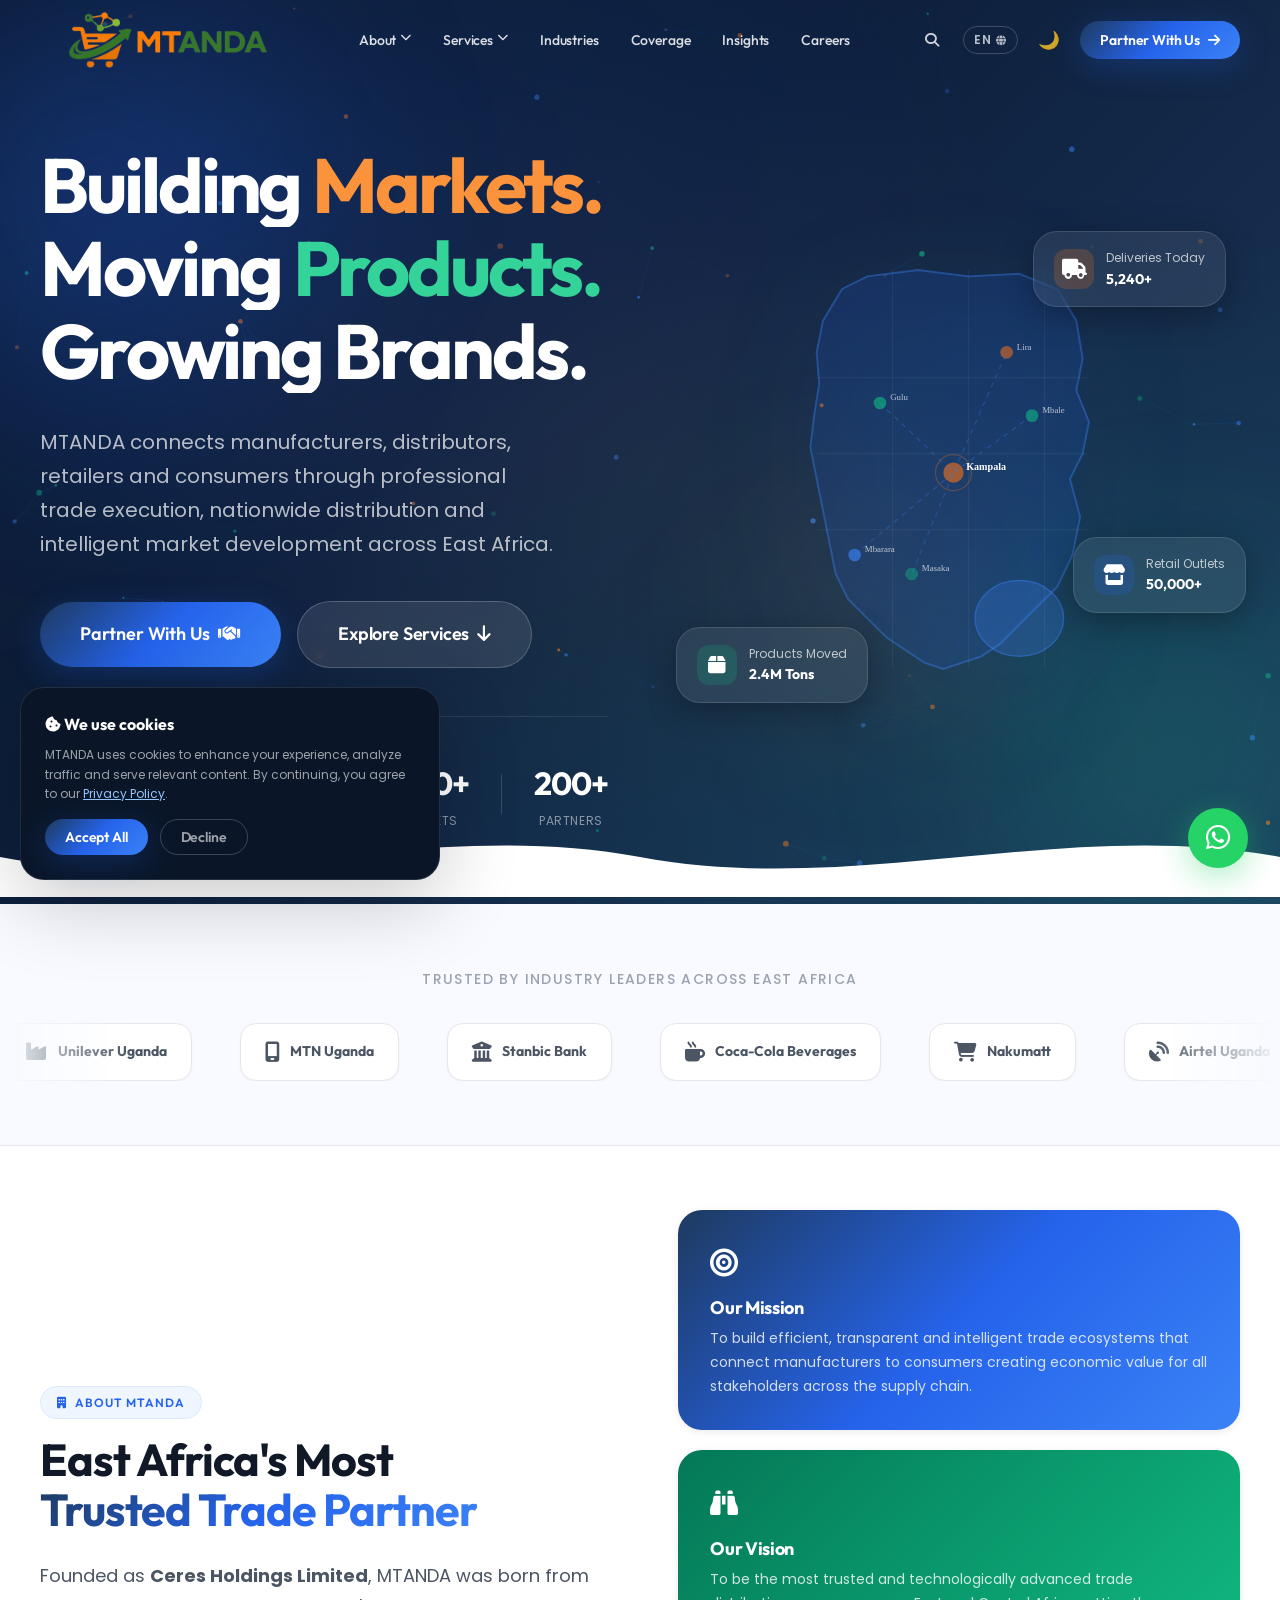
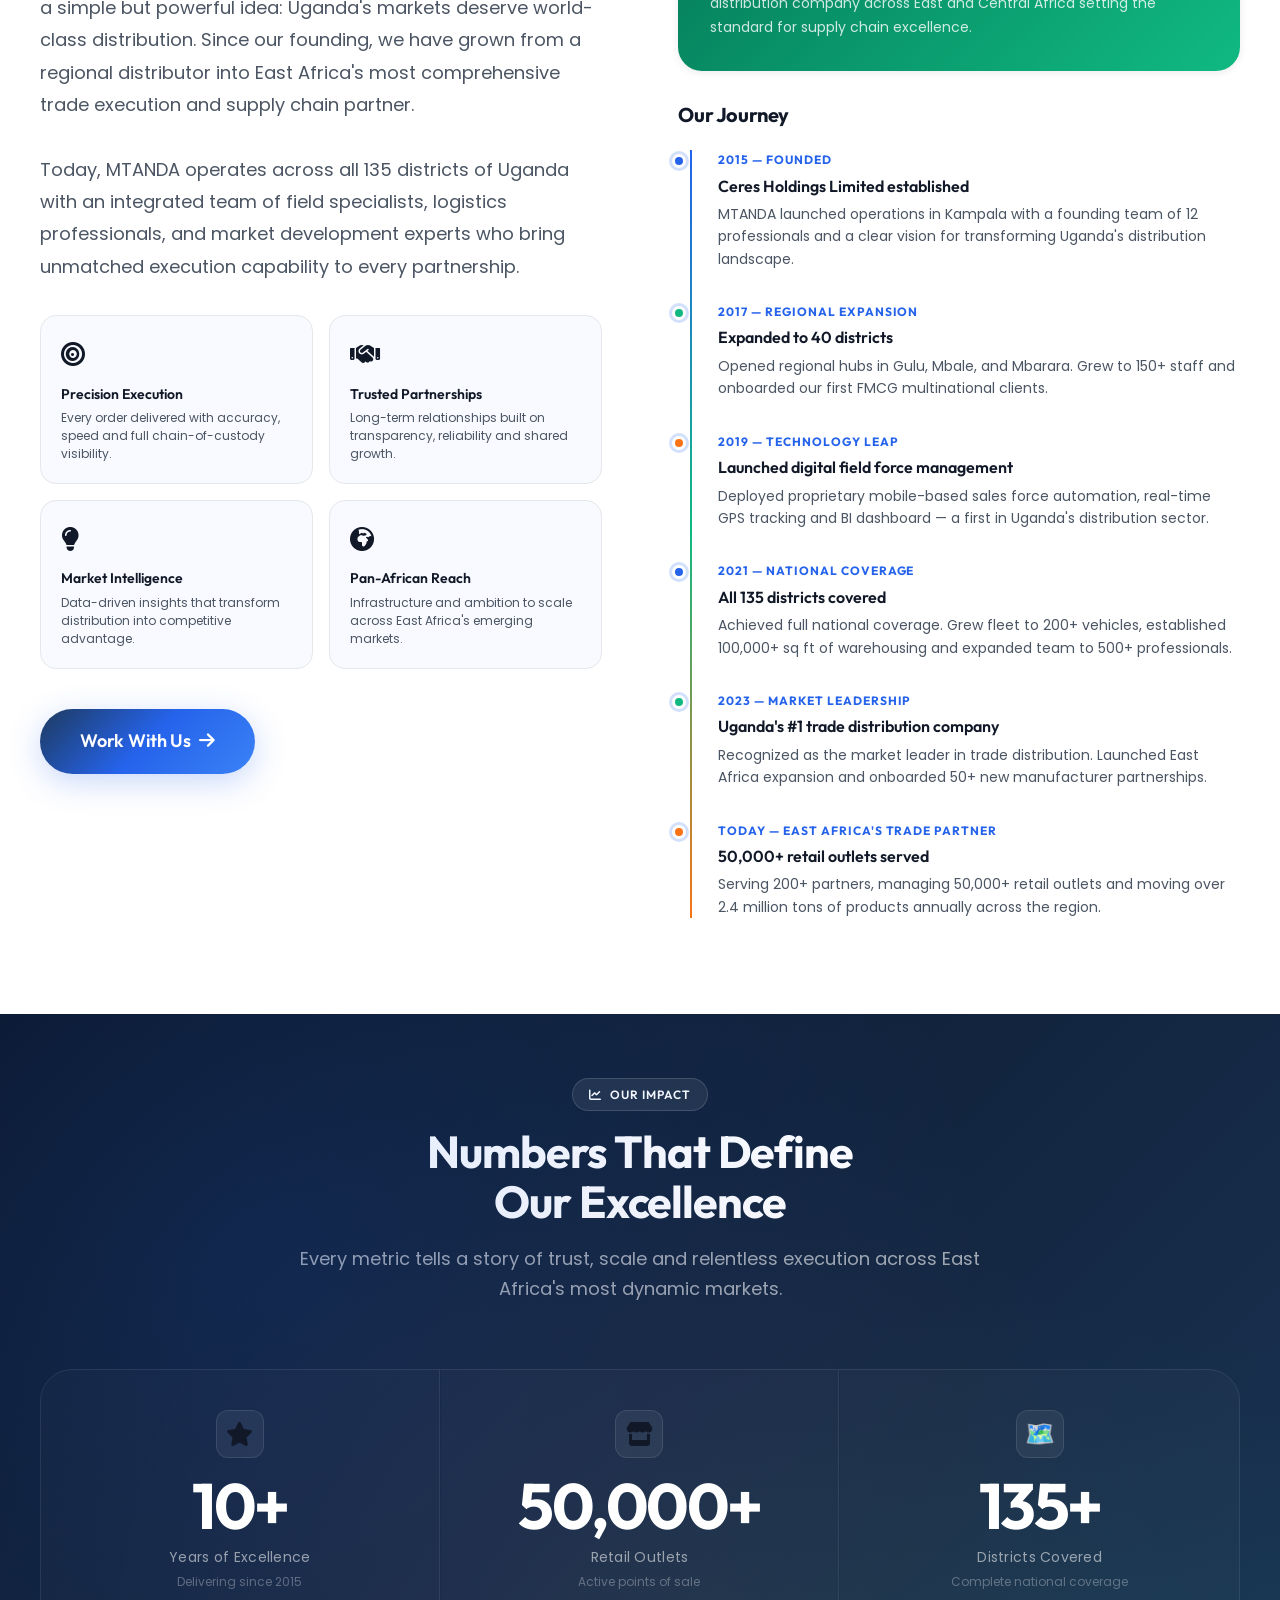
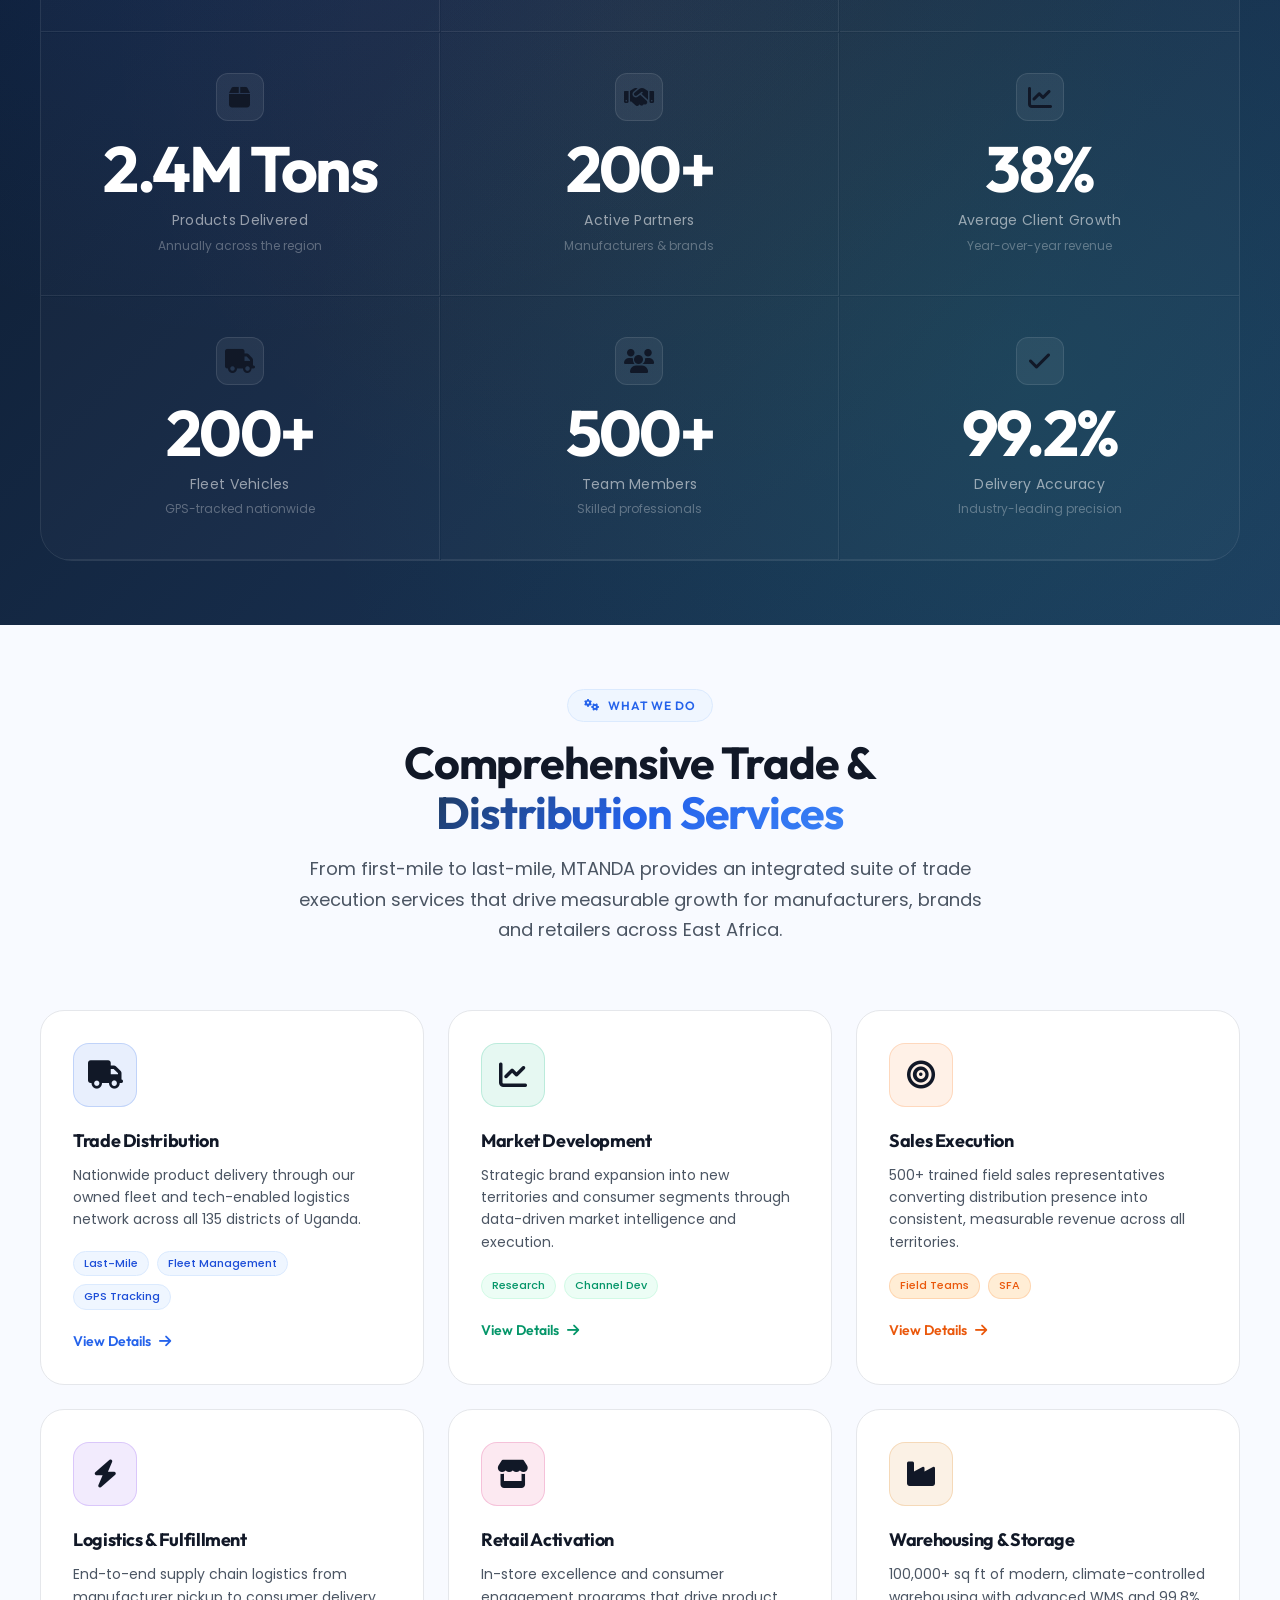
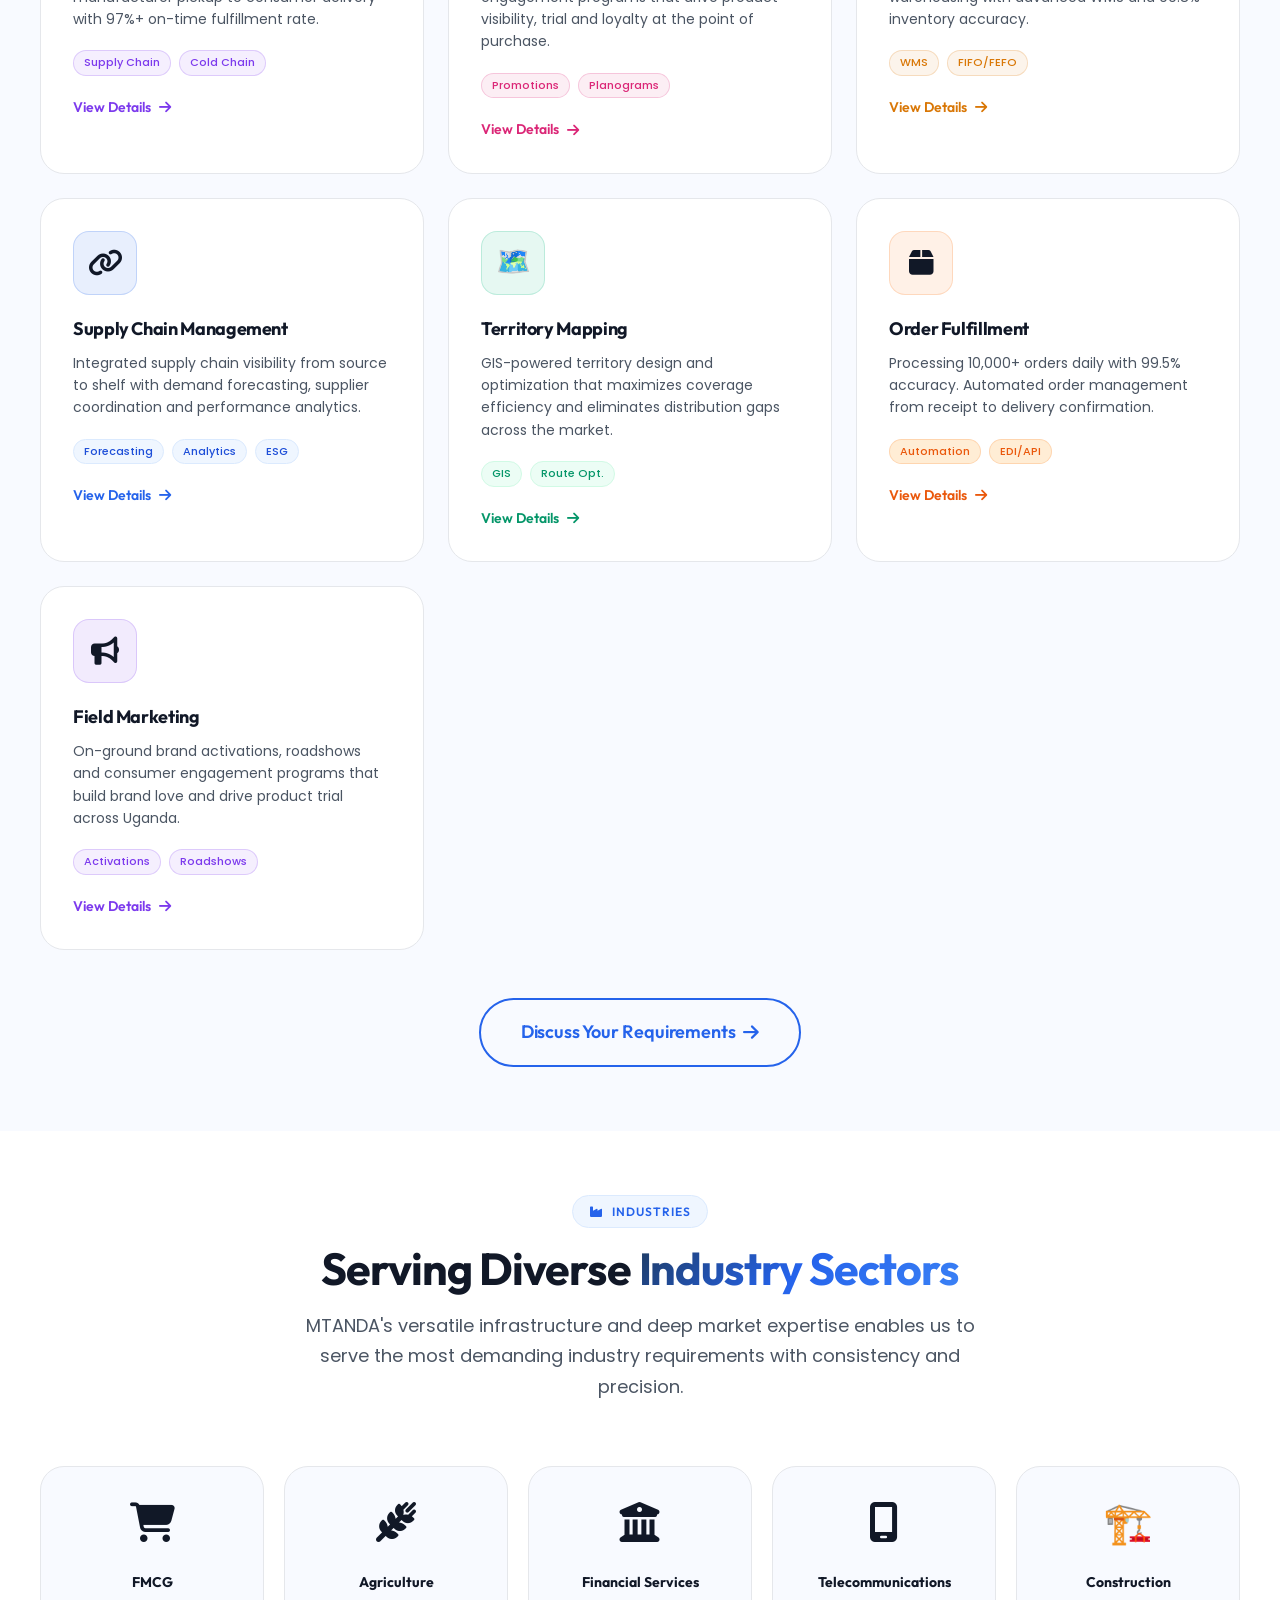
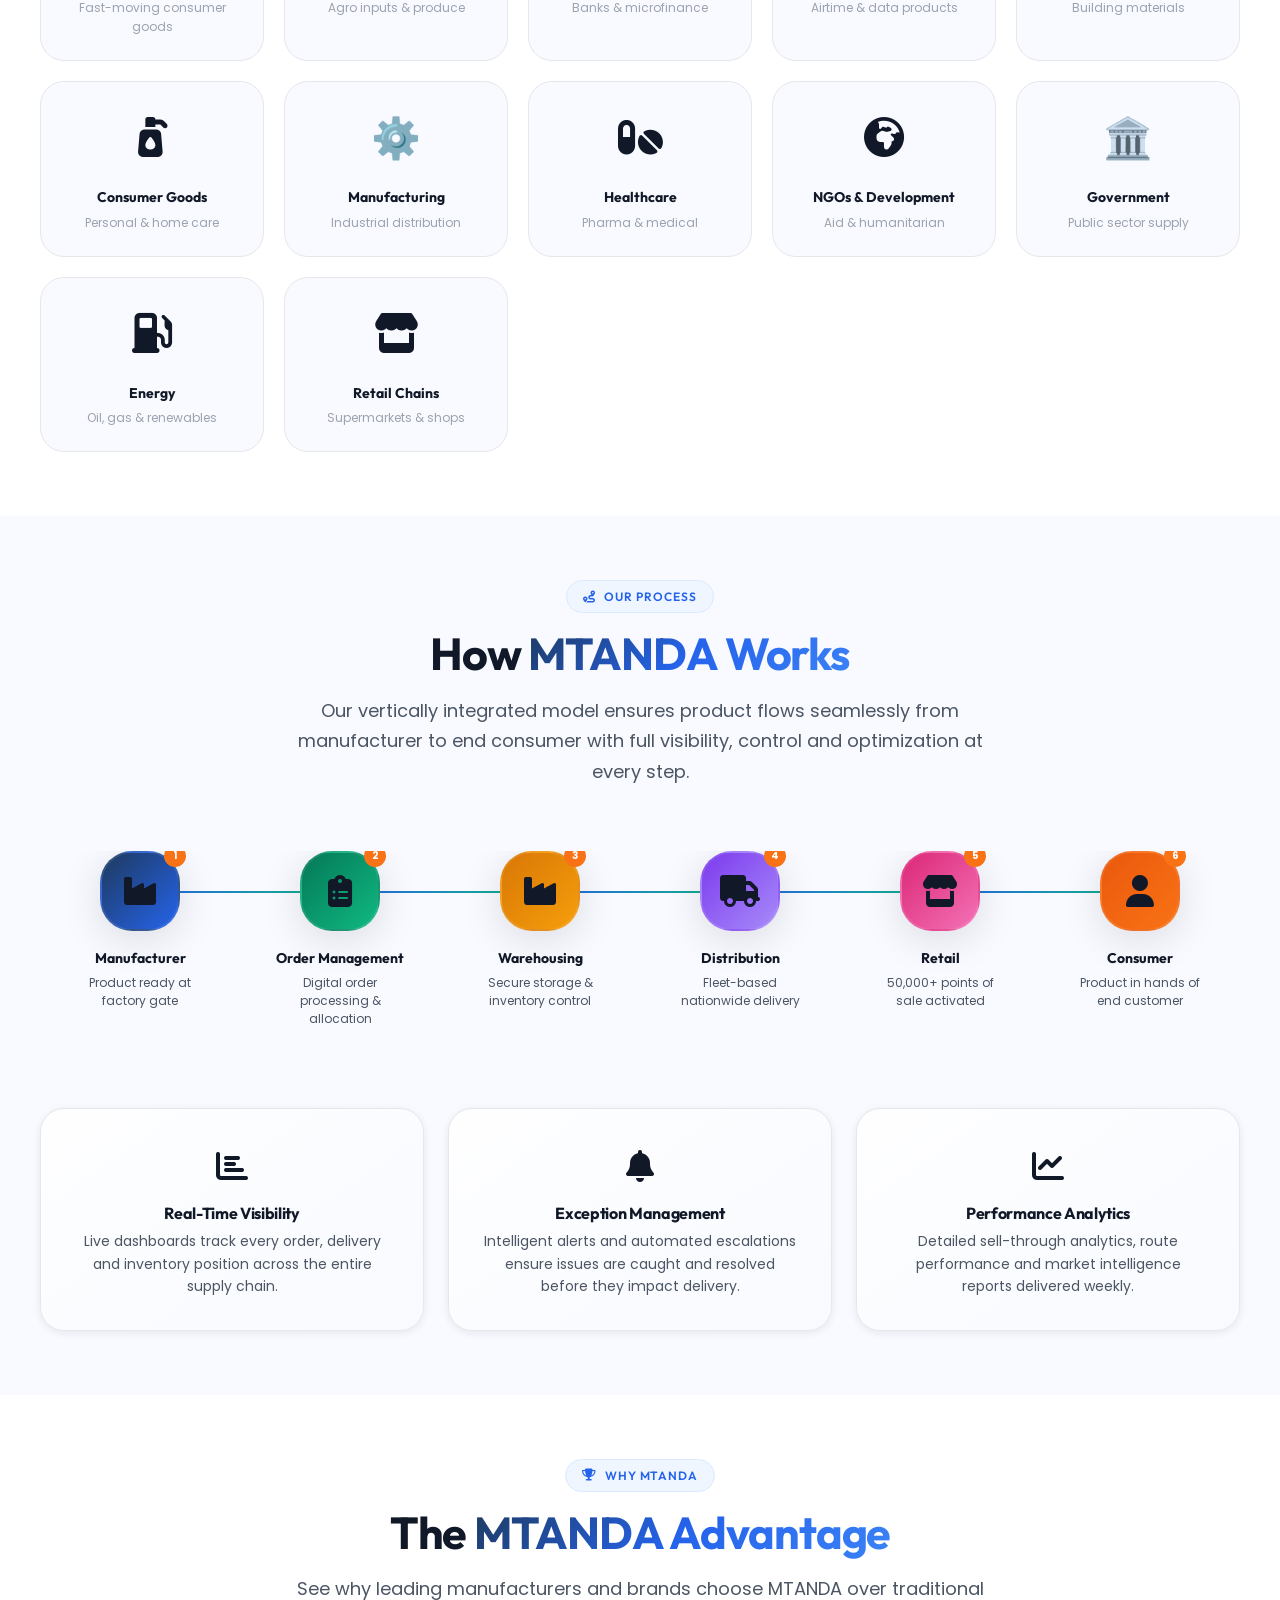
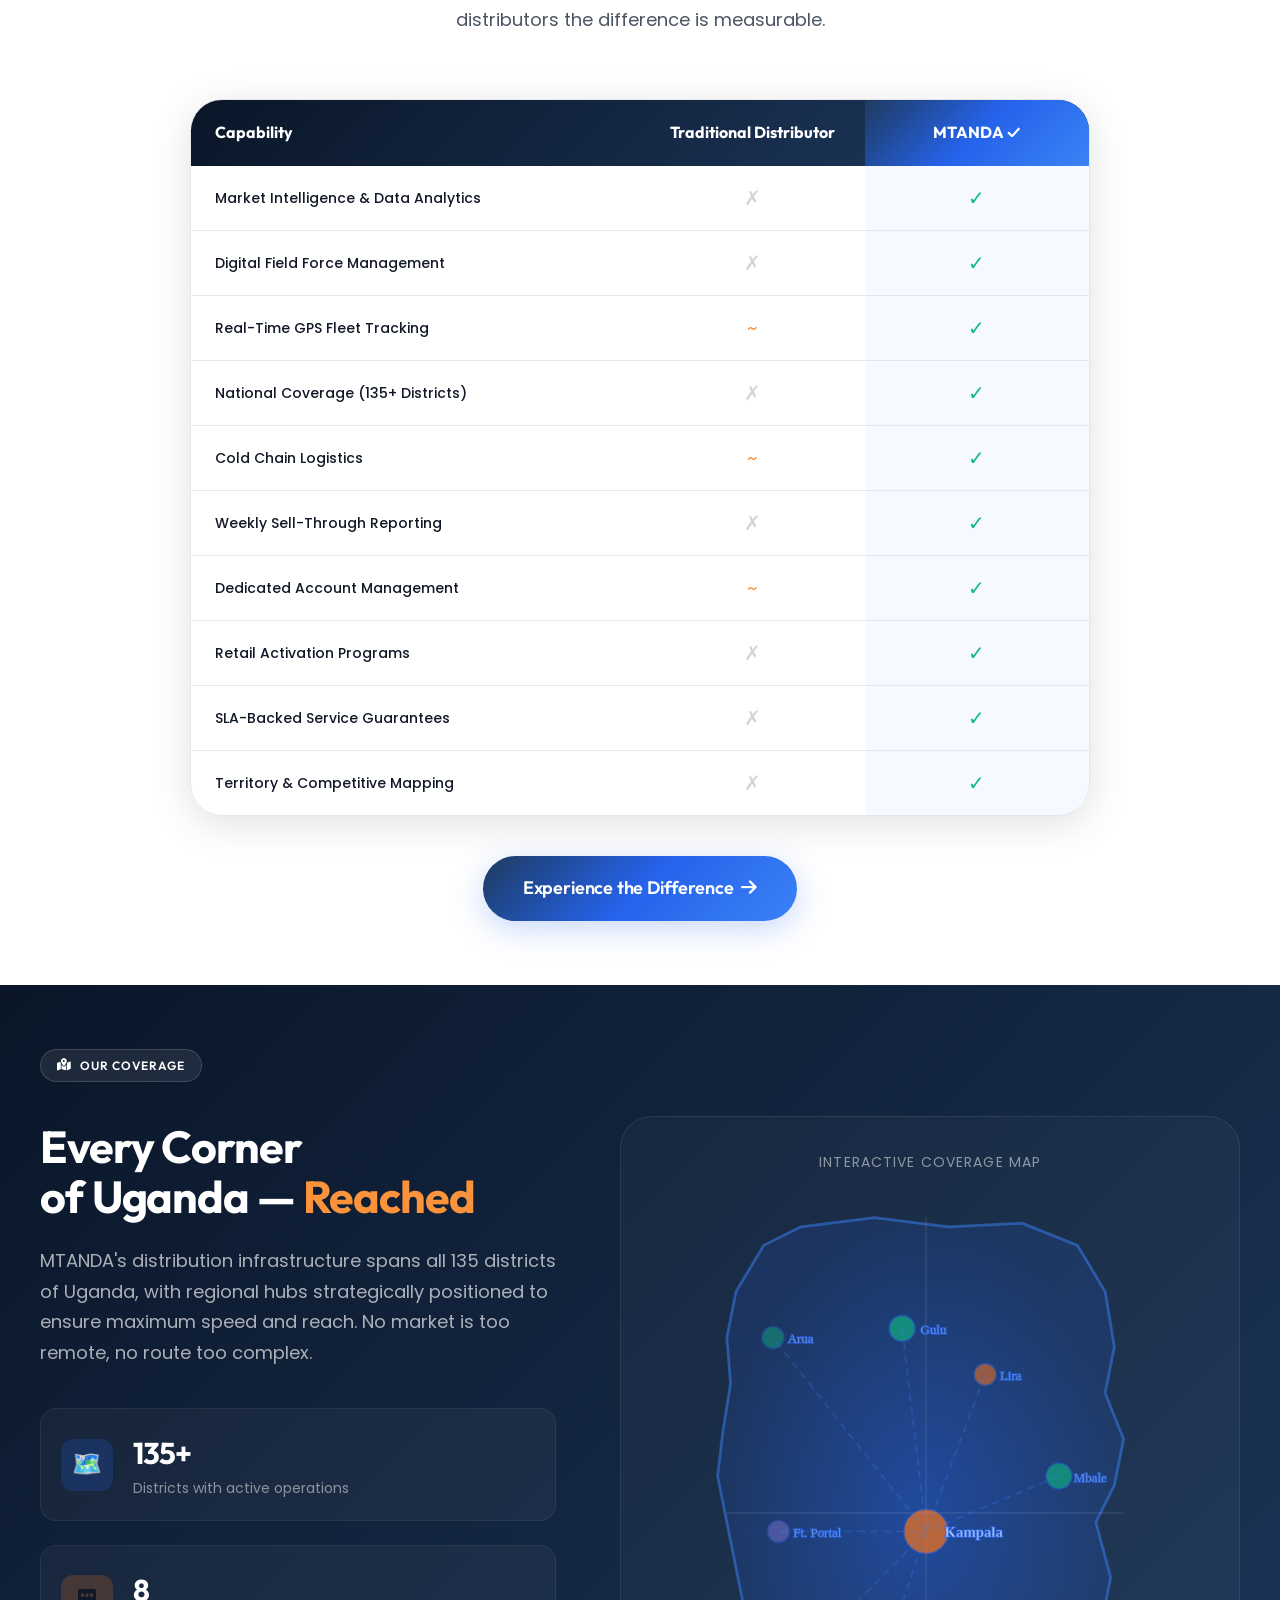
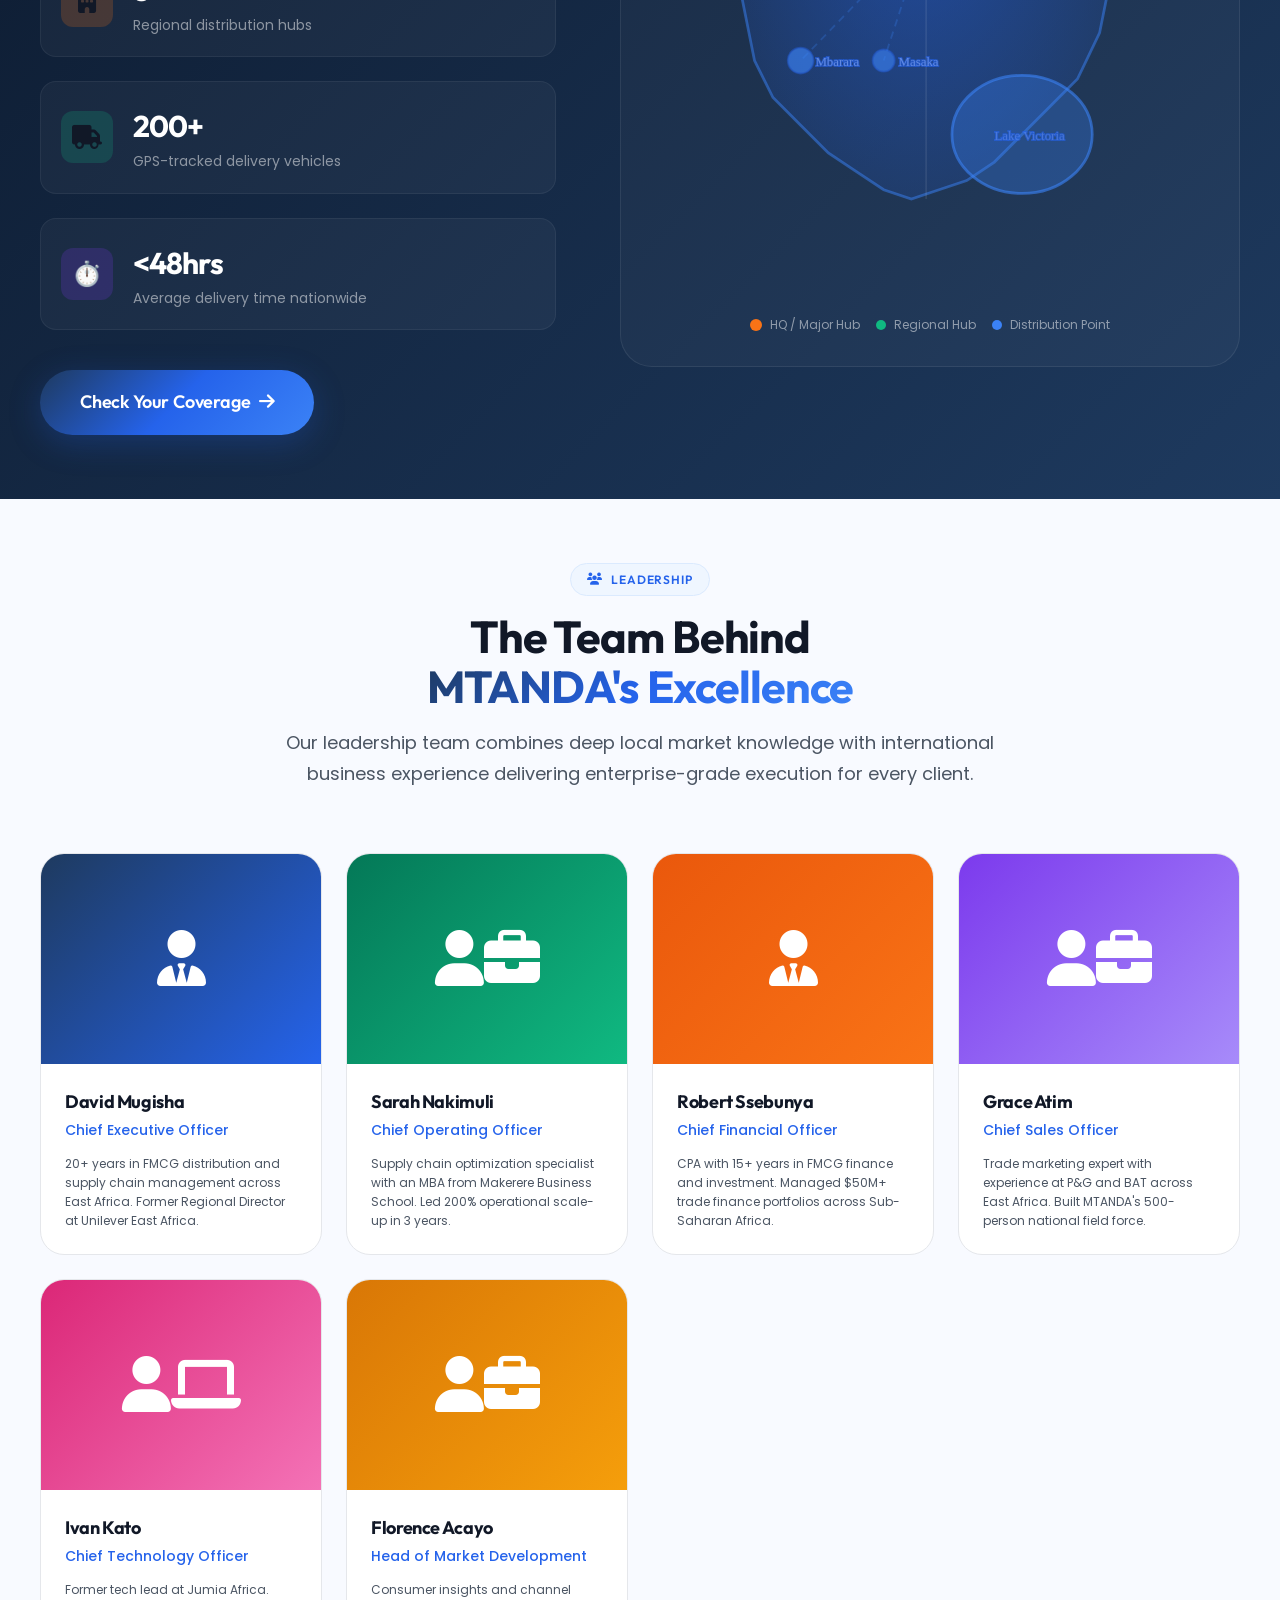
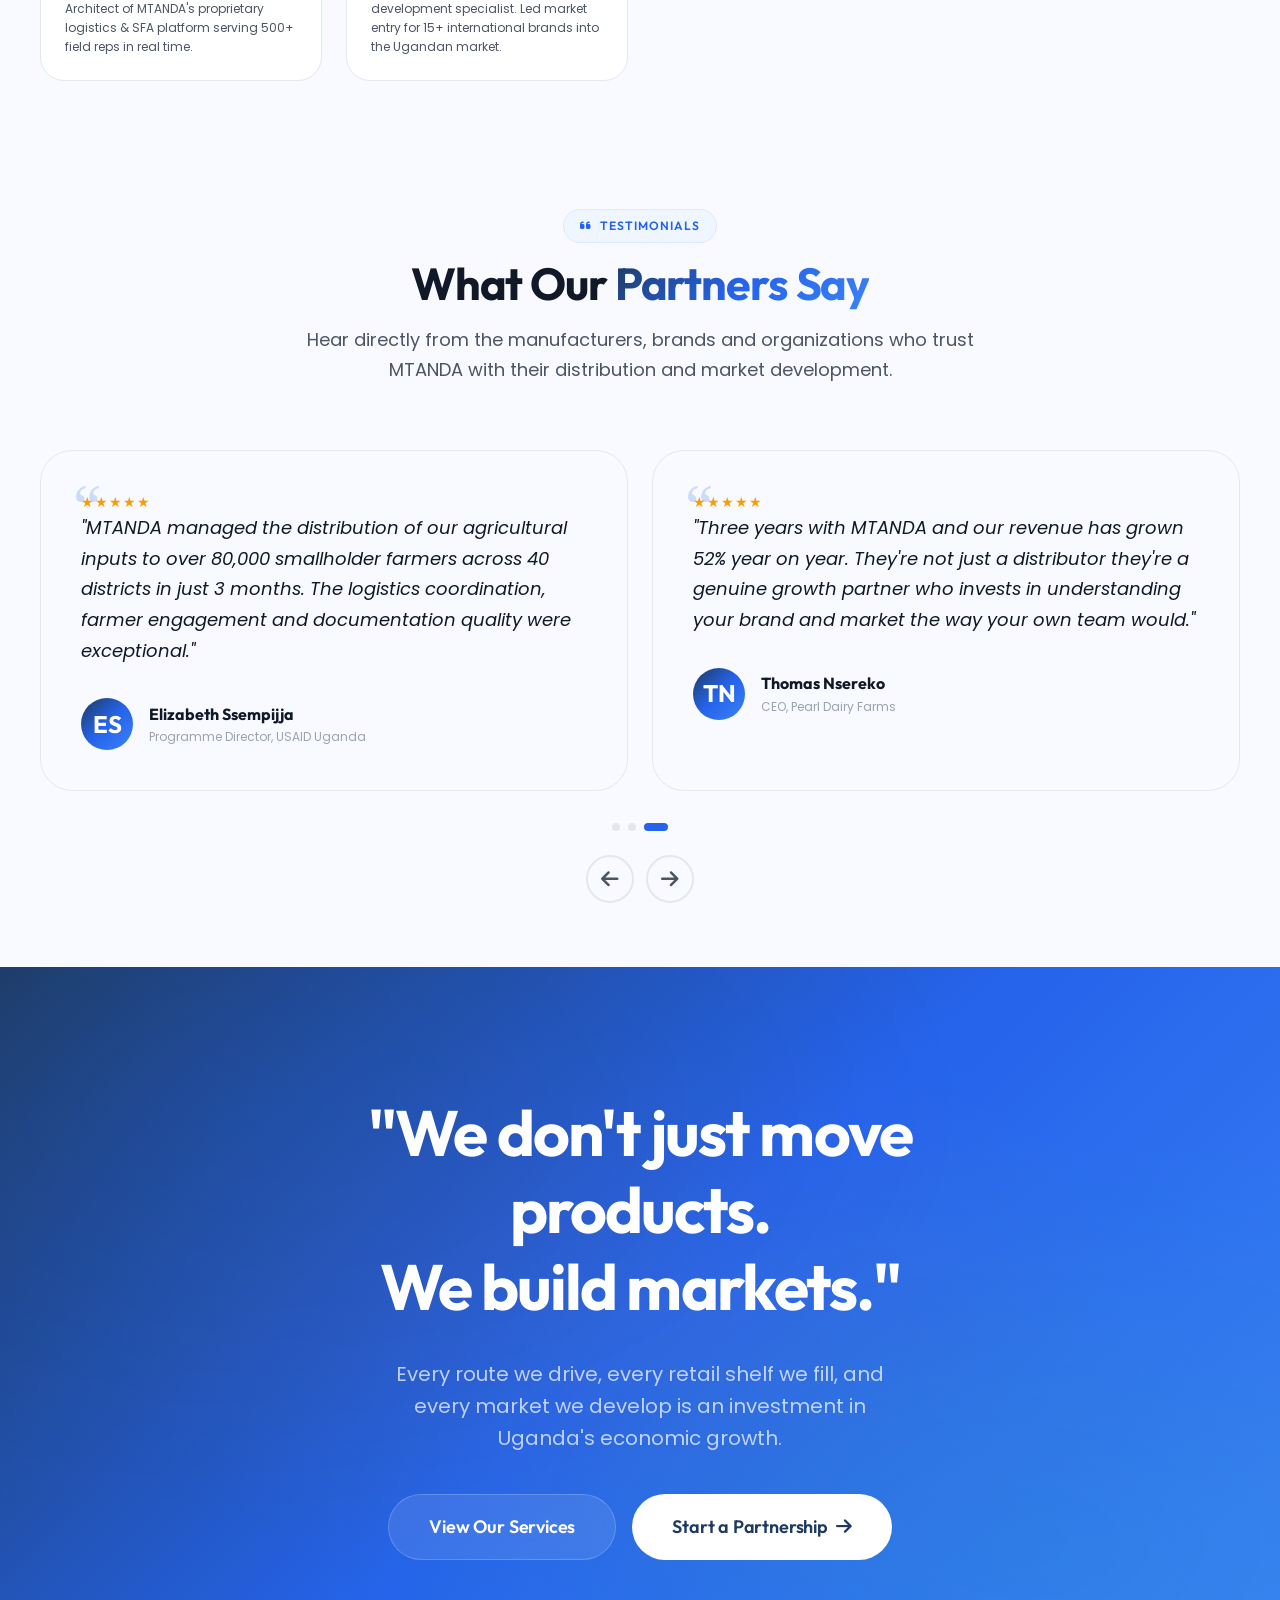
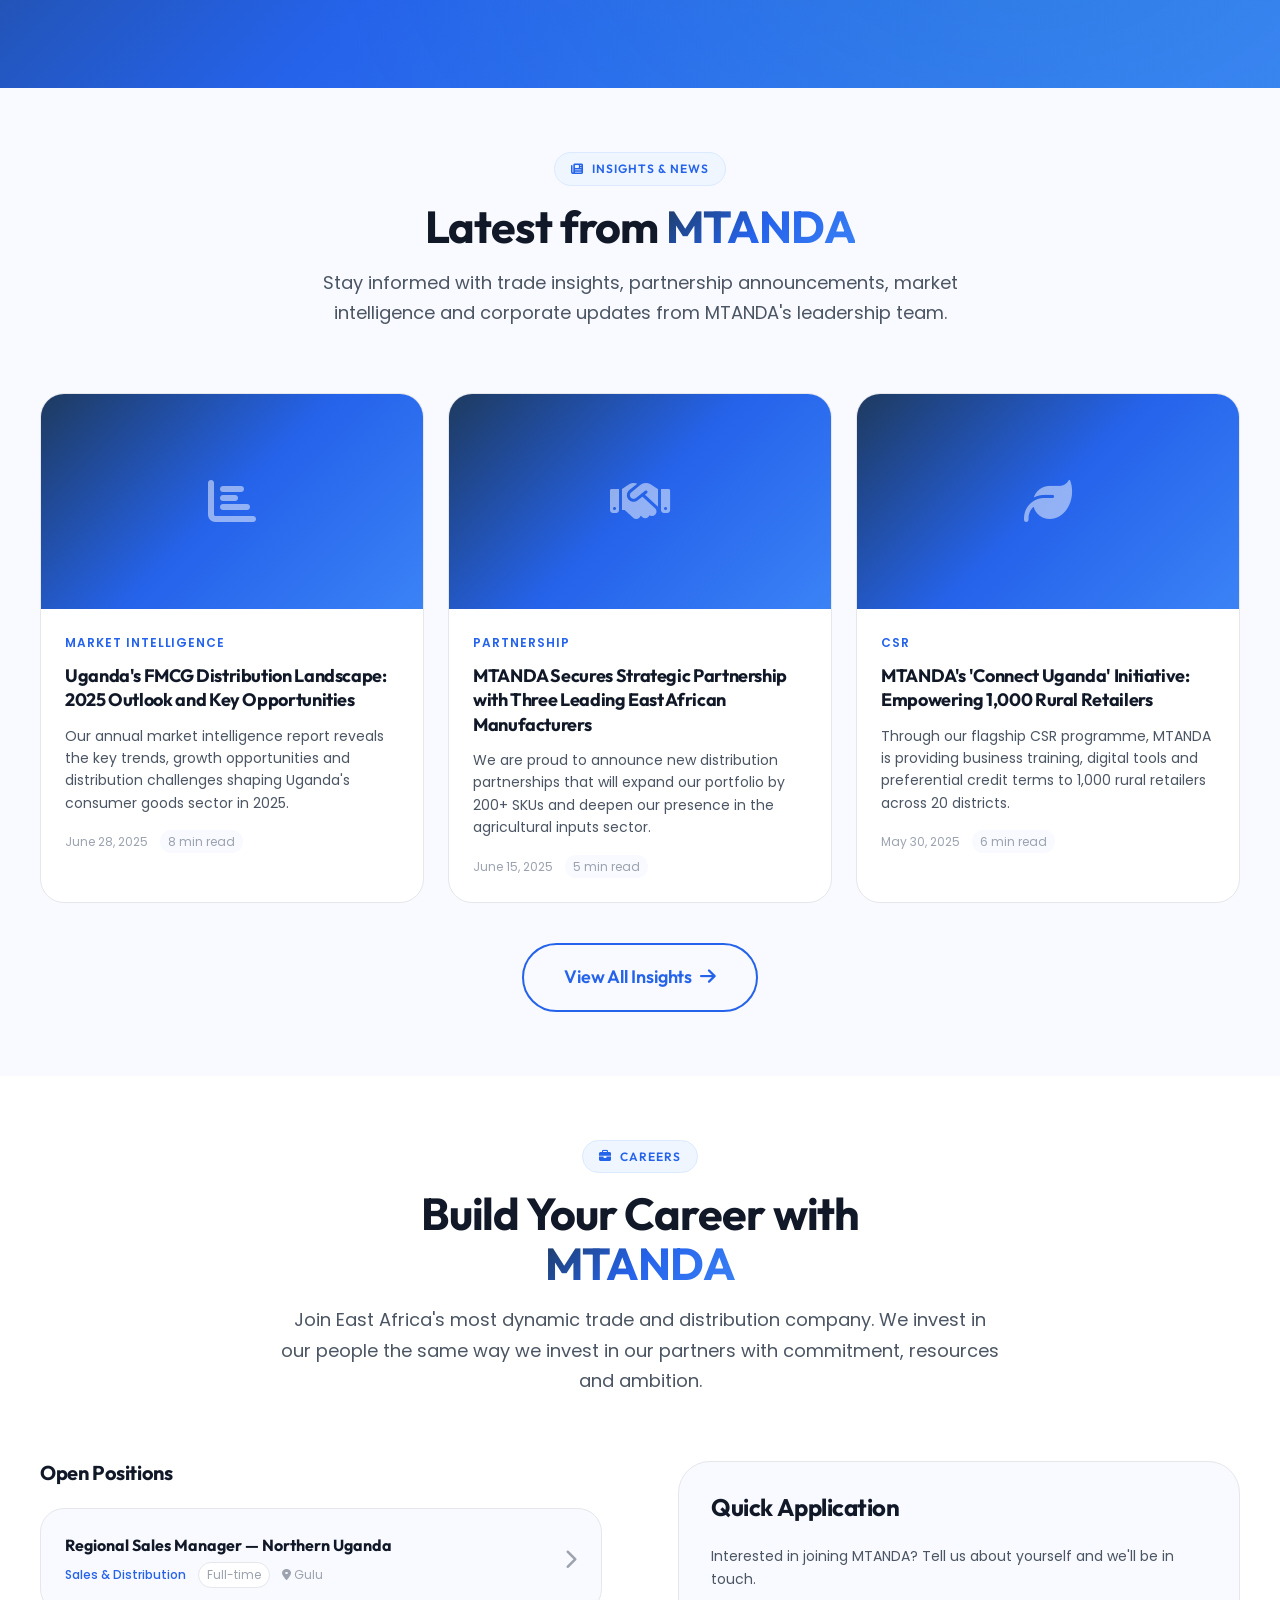
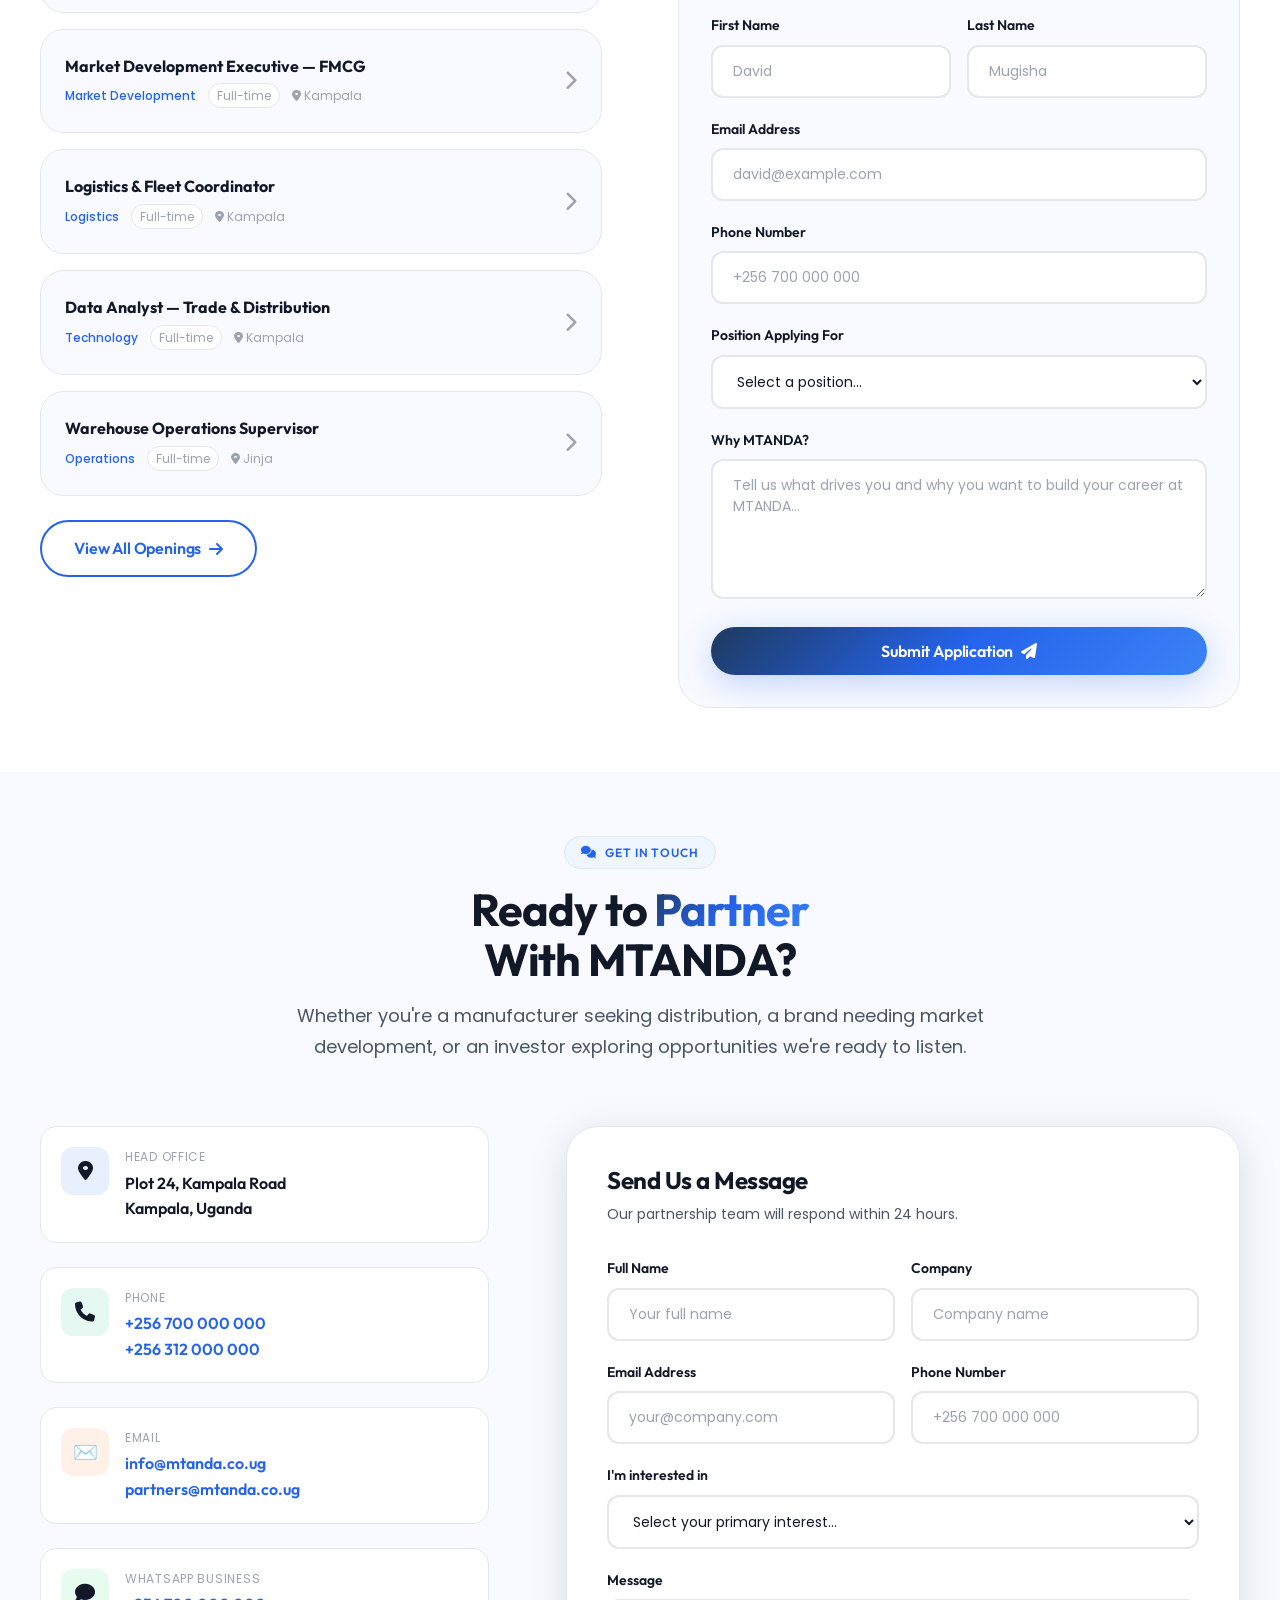
==== commit 8965a309: "Add files via upload" ====
--- a/index.html
+++ b/index.html
@@ -943,7 +943,7 @@
         </div>
 
         <!-- Process features -->
-        <div style="display:grid;grid-template-columns:repeat(3,1fr);gap:var(--space-6);margin-top:var(--space-12);" data-aos="fade-up" data-aos-delay="200">
+        <div class="grid-3" style="margin-top:var(--space-12);" data-aos="fade-up" data-aos-delay="200">
           <div class="card" style="text-align:center;" id="process-feature-1">
             <div style="font-size:2rem;margin-bottom:var(--space-3);"><i class="fa-solid fa-chart-bar"></i></div>
             <h4 style="font-family:var(--font-display);font-weight:700;margin-bottom:var(--space-2);">Real-Time Visibility</h4>
--- a/css/main.css
+++ b/css/main.css
@@ -154,7 +154,7 @@
   --container-max: 1280px;
   --container-wide: 1440px;
   --nav-height: 80px;
-  --section-padding: clamp(2rem, 4vw, 4rem);
+  --section-padding: clamp(3rem, 5vw, 4rem);
 }
 
 /* ── Dark Mode Variables ── */
@@ -270,13 +270,13 @@
   width: 100%;
   max-width: var(--container-max);
   margin: 0 auto;
-  padding: 0 clamp(1rem, 4vw, 2rem);
+  padding: 0 clamp(1.5rem, 6vw, 2.5rem);
 }
 .container-wide {
   width: 100%;
   max-width: var(--container-wide);
   margin: 0 auto;
-  padding: 0 clamp(1rem, 4vw, 2rem);
+  padding: 0 clamp(1.5rem, 6vw, 2.5rem);
 }
 
 .section {
@@ -284,9 +284,9 @@
 }
 .section-sm { padding: clamp(1.5rem, 2.5vw, 2.5rem) 0; }
 
-.grid-2 { display: grid; grid-template-columns: repeat(2, 1fr); gap: var(--space-8); }
-.grid-3 { display: grid; grid-template-columns: repeat(3, 1fr); gap: var(--space-6); }
-.grid-4 { display: grid; grid-template-columns: repeat(4, 1fr); gap: var(--space-6); }
+.grid-2 { display: grid; grid-template-columns: repeat(auto-fit, minmax(320px, 1fr)); gap: var(--space-8); }
+.grid-3 { display: grid; grid-template-columns: repeat(auto-fit, minmax(280px, 1fr)); gap: var(--space-6); }
+.grid-4 { display: grid; grid-template-columns: repeat(auto-fit, minmax(240px, 1fr)); gap: var(--space-6); }
 
 /* ── Buttons ── */
 .btn {
@@ -583,7 +583,7 @@
   align-items: center;
   justify-content: space-between;
   height: 100%;
-  padding: 0 clamp(1rem, 4vw, 2rem);
+  padding: 0 clamp(1.5rem, 6vw, 2.5rem);
   max-width: var(--container-wide);
   margin: 0 auto;
 }
@@ -2145,8 +2145,8 @@
 
 #back-to-top {
   position: fixed;
-  bottom: var(--space-8);
-  right: calc(var(--space-8) + 72px);
+  bottom: calc(var(--space-8) + 76px);
+  right: var(--space-8);
   width: 48px; height: 48px;
   background: var(--gradient-primary);
   border-radius: var(--radius-full);
@@ -2283,6 +2283,7 @@
   .contact-inner { grid-template-columns: 1fr; }
   .news-grid { grid-template-columns: repeat(2, 1fr); }
   .coverage-inner { grid-template-columns: 1fr; }
+  .grid-3 {grid-template-columns: 1fr; }
 }
 
 @media (max-width: 768px) {
@@ -2290,8 +2291,7 @@
   .nav-menu { display: none; }
   .nav-actions > *:not(.mobile-menu-btn):not(.theme-toggle) { display: none; }
   .mobile-menu-btn { display: flex; }
-  .grid-2 { grid-template-columns: 1fr; }
-  .grid-3, .grid-4 { grid-template-columns: repeat(2, 1fr); }
+  .mobile-menu-btn { display: flex; }
   .comparison-header > div:first-child,
   .comparison-row > div:first-child { font-size: var(--text-xs); padding: var(--space-3) var(--space-3); }
   .comparison-header, .comparison-row { grid-template-columns: 2fr 1fr 1fr; }
@@ -2301,16 +2301,17 @@
   .footer-grid { grid-template-columns: 1fr; }
   .testimonial-card { width: 100%; }
   .hero-stats { gap: var(--space-6); flex-wrap: wrap; }
+  .grid-3 { display: grid; grid-template-columns: repeat(auto-fit, minmax(280px, 1fr)); gap: var(--space-6); }
 }
 
 @media (max-width: 480px) {
   .stats-grid { grid-template-columns: 1fr; }
   .stat-item { border-right: none; }
-  .grid-3, .grid-4 { grid-template-columns: 1fr; }
   .industries-grid { grid-template-columns: repeat(2, 1fr); }
   #cookie-banner { left: var(--space-3); right: var(--space-3); max-width: none; }
   #whatsapp-btn { bottom: var(--space-5); right: var(--space-5); }
   #back-to-top { bottom: calc(var(--space-5) + 70px); right: var(--space-5); }
+
 }
 
 /* ── Search overlay ── */
